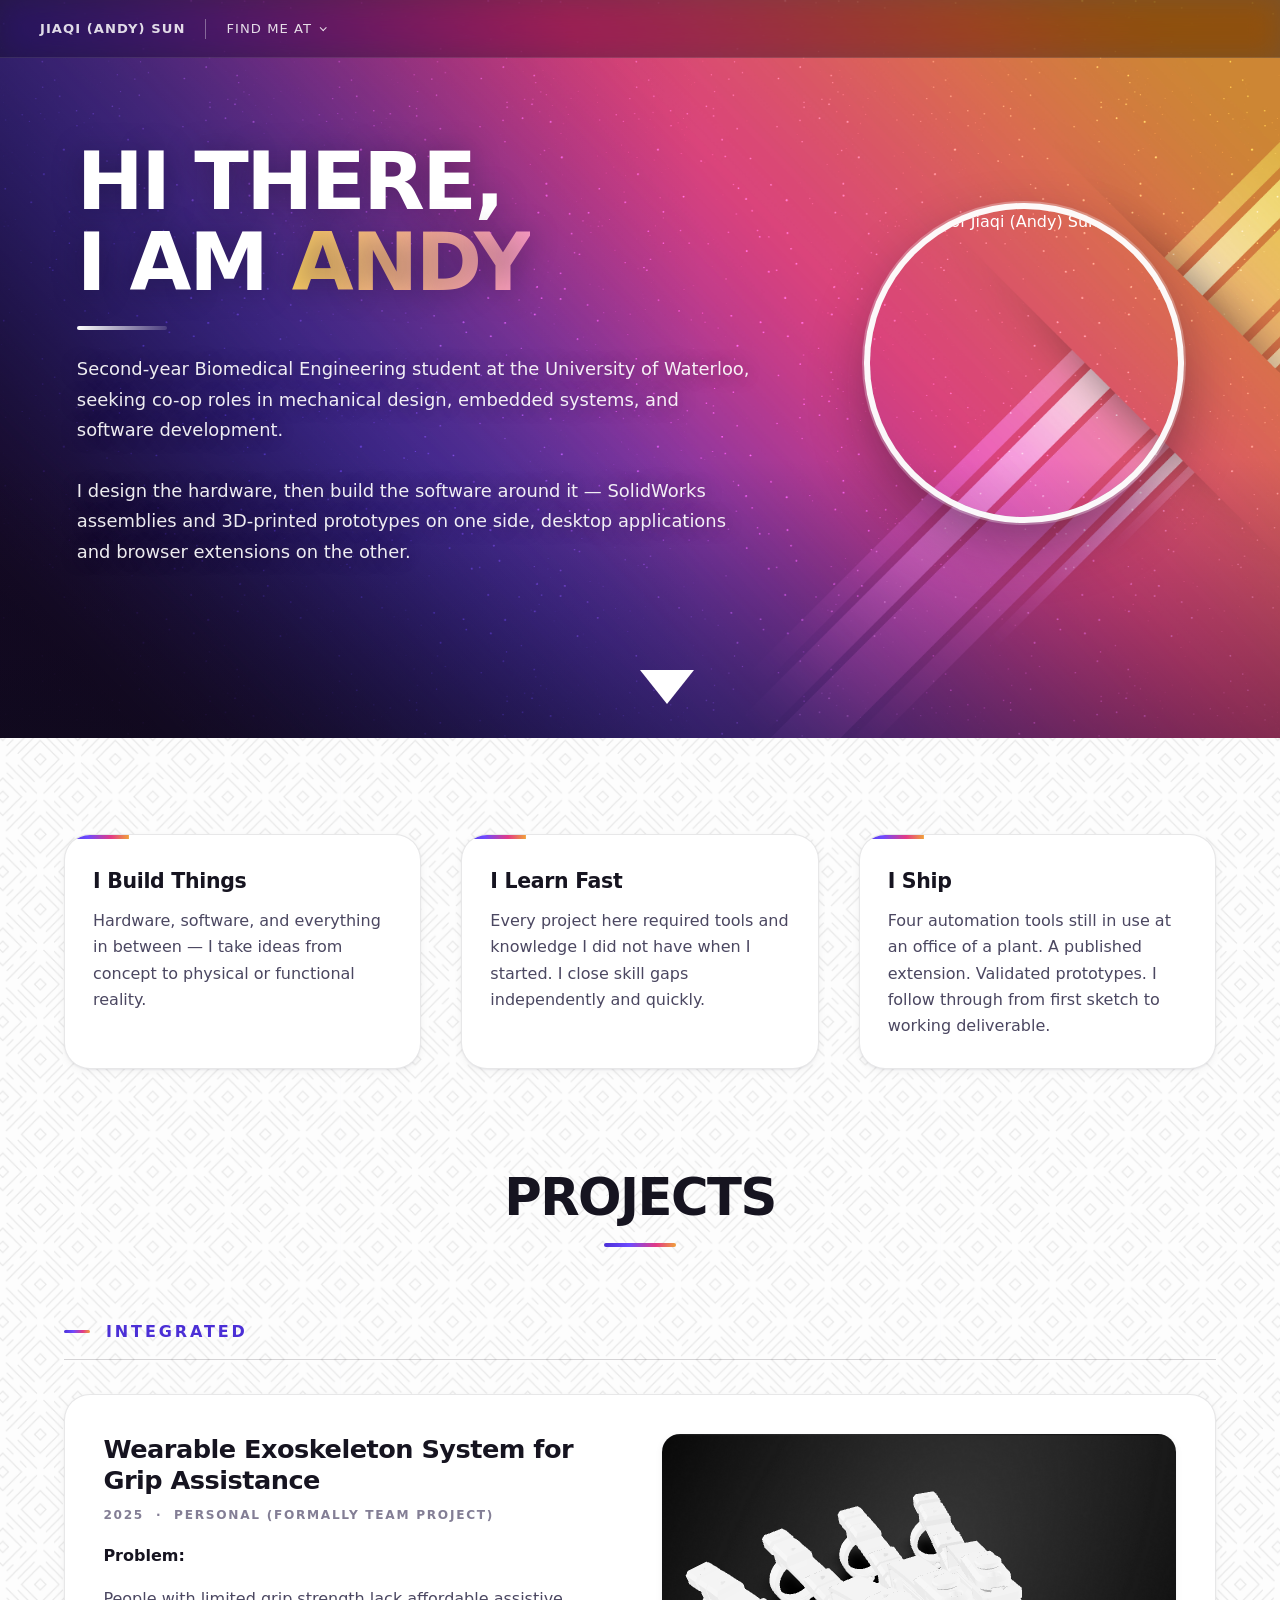
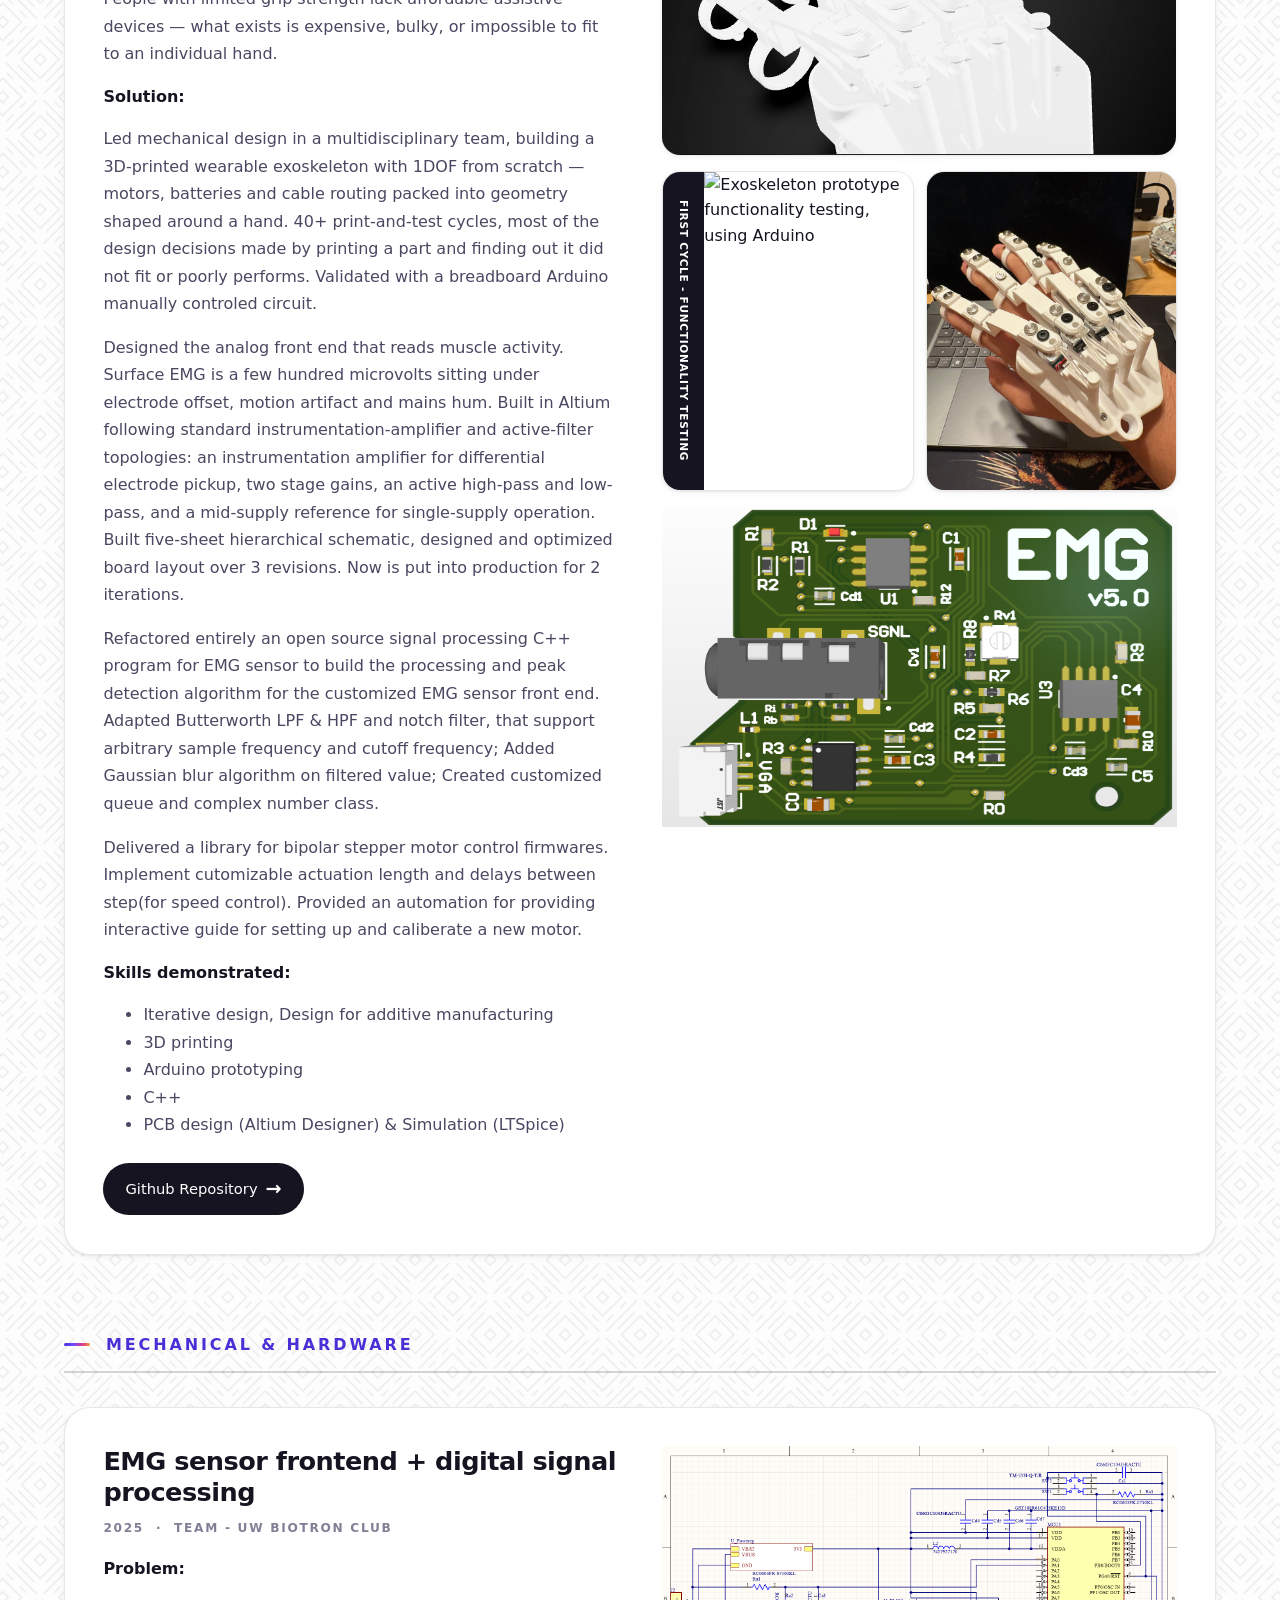
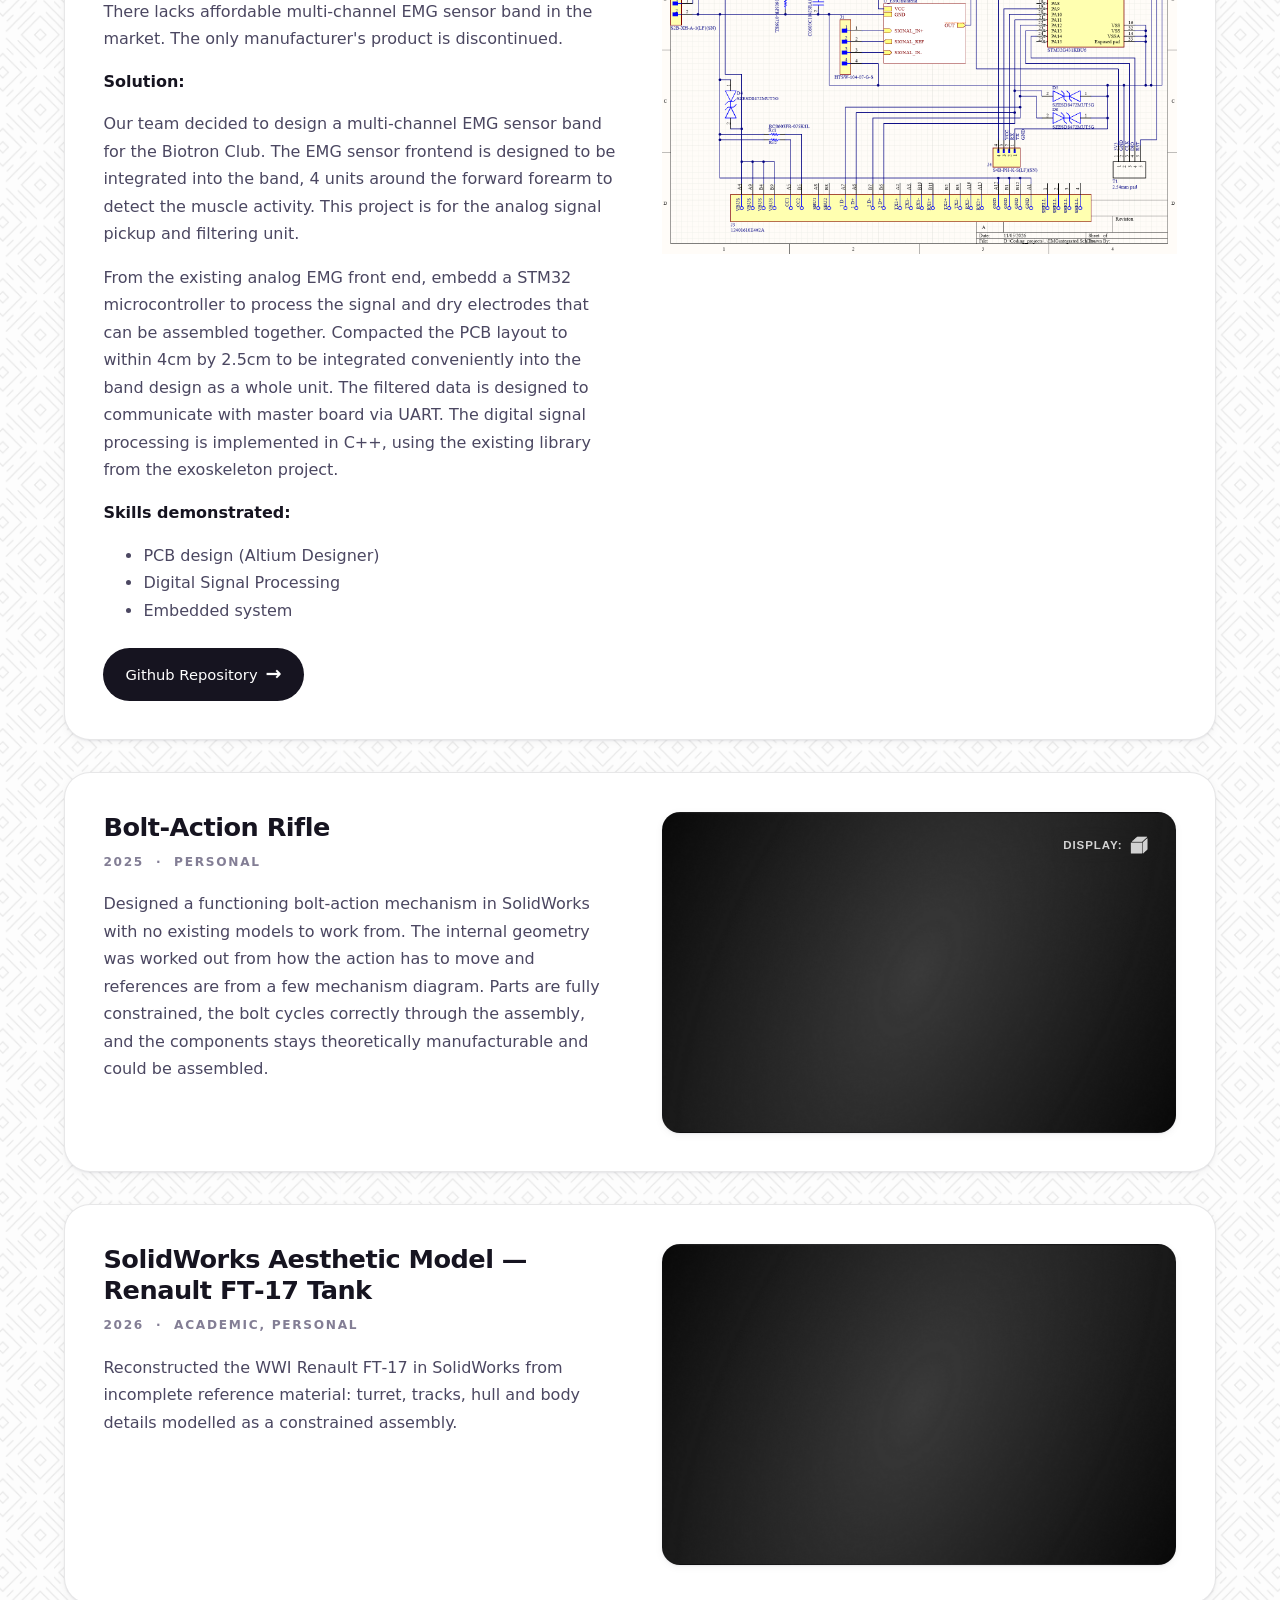
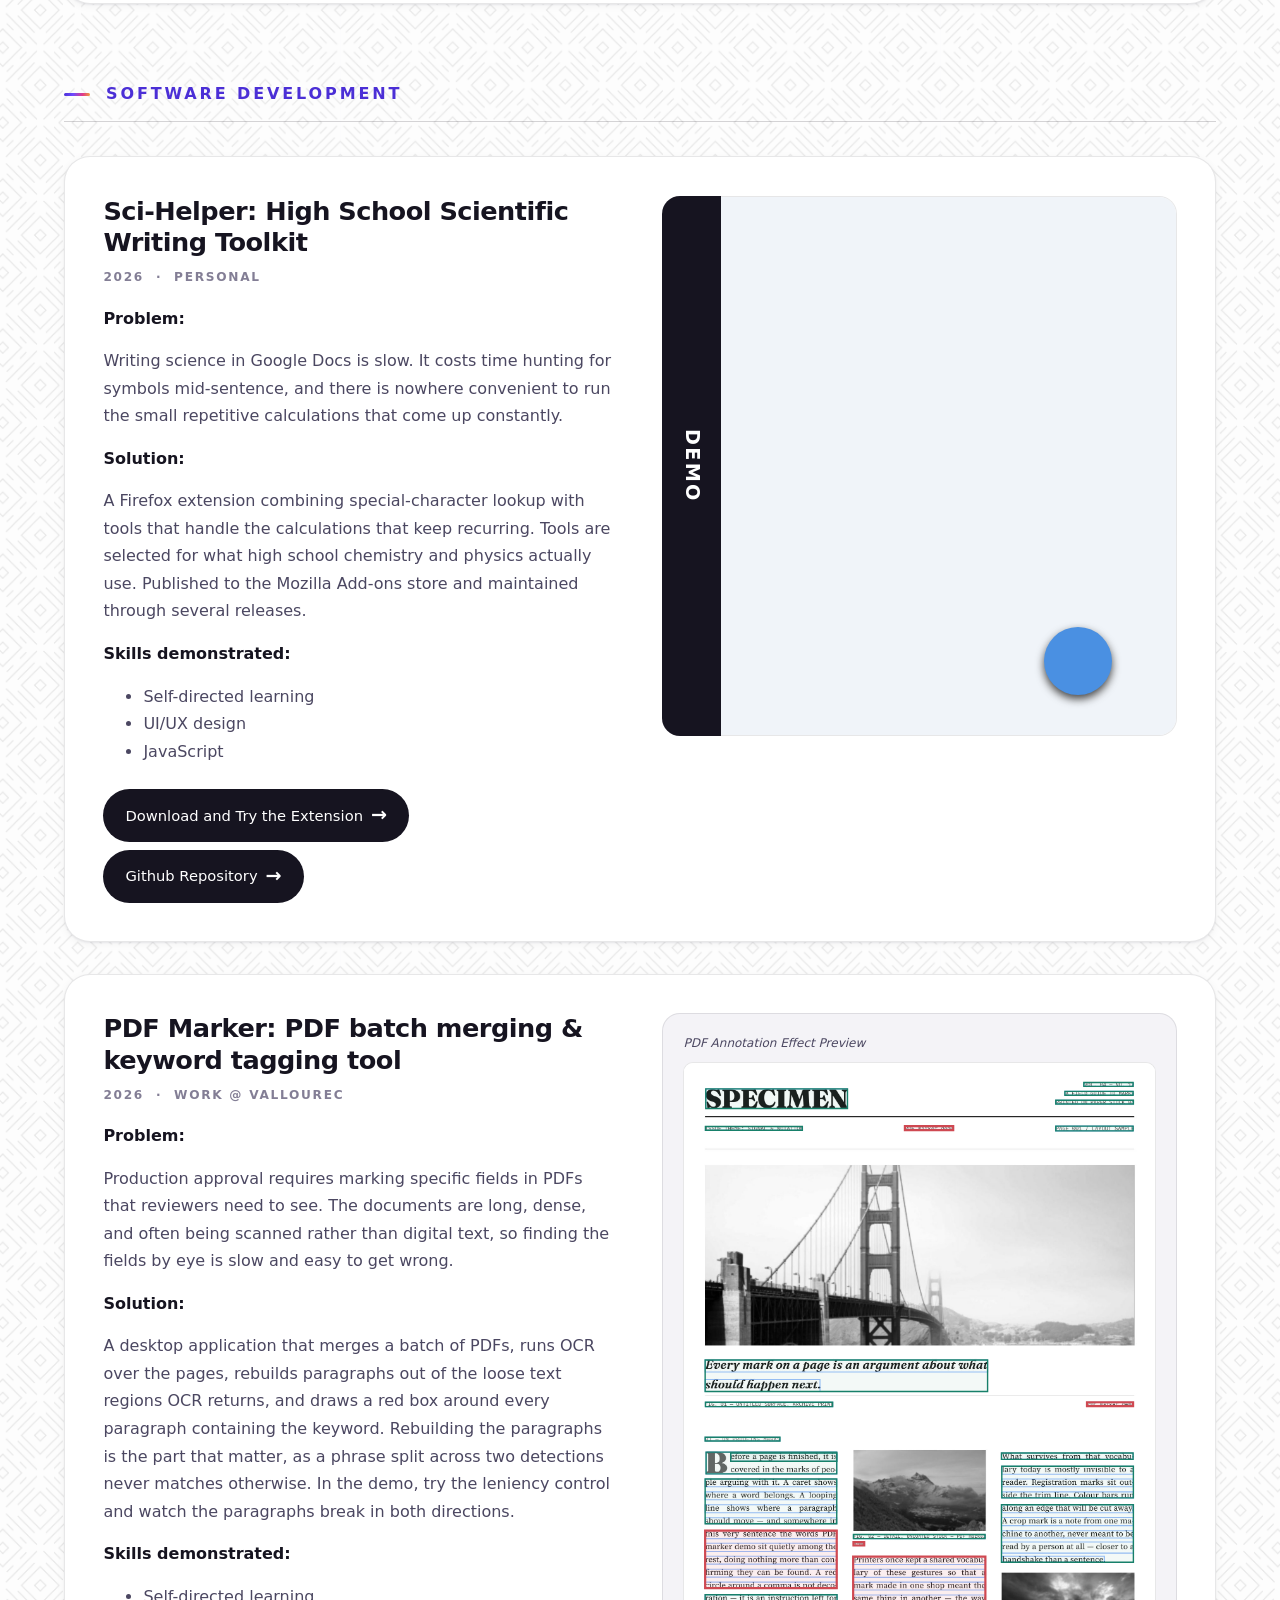
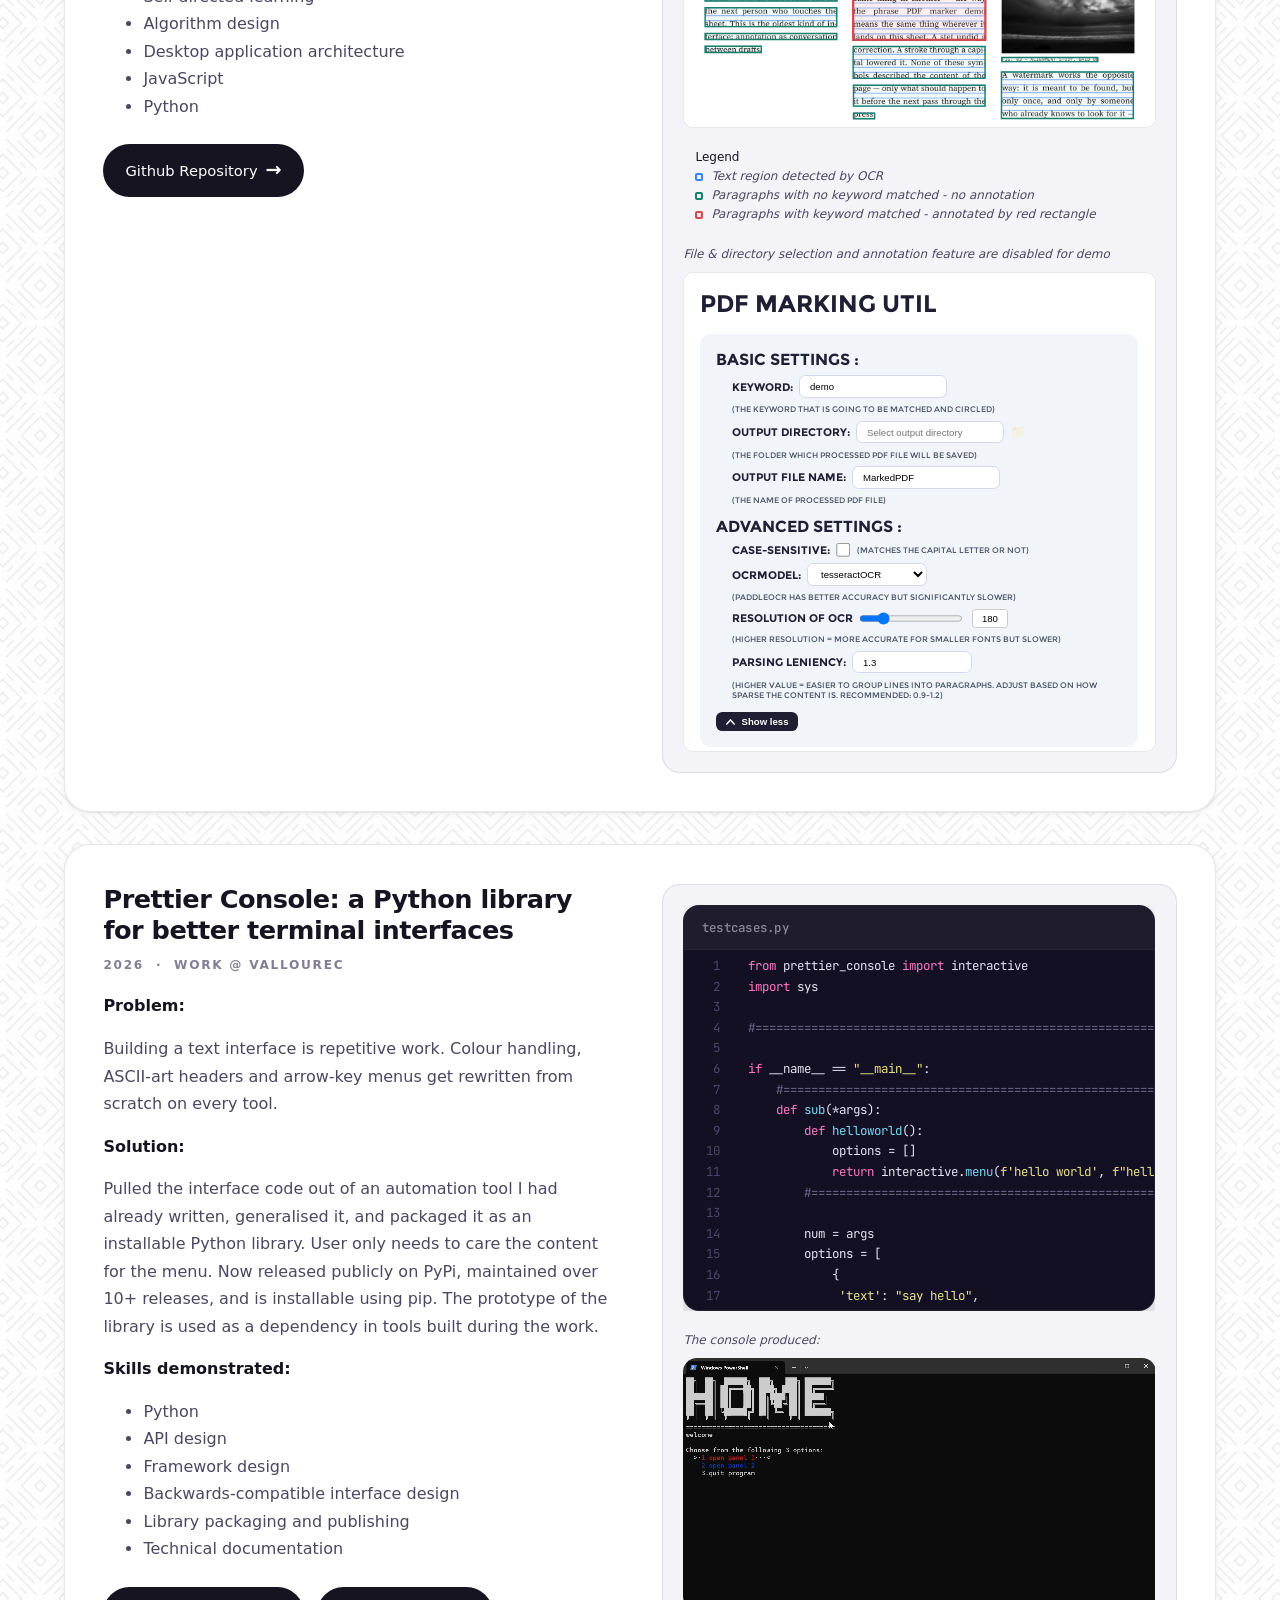
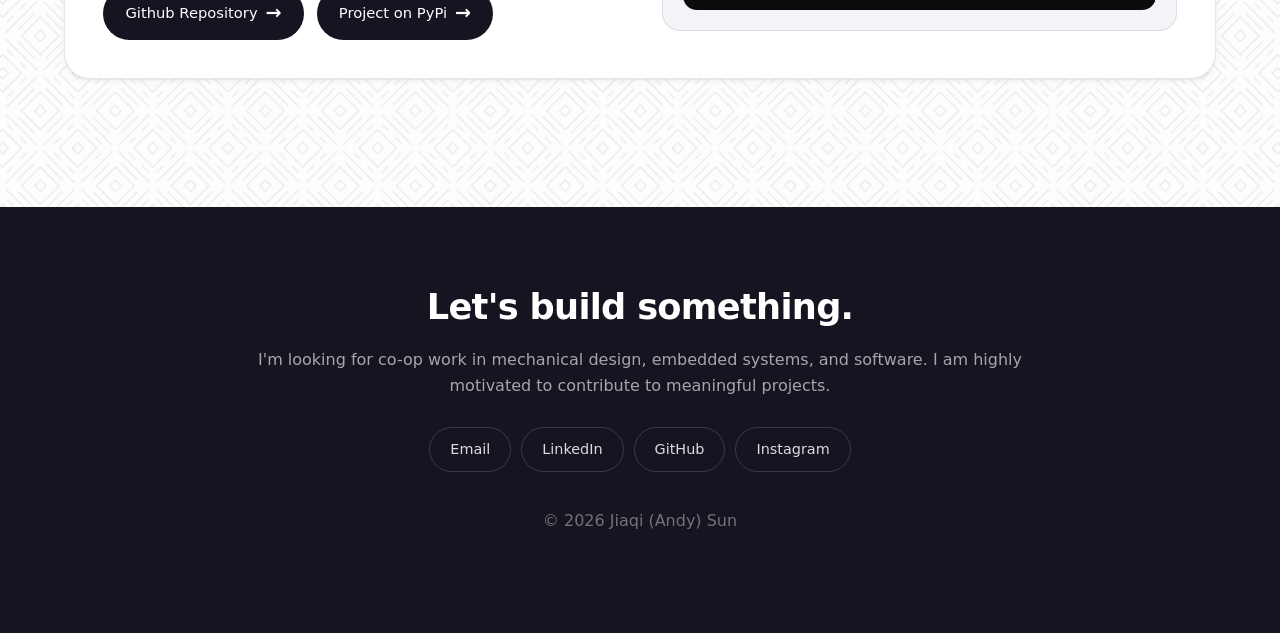
==== index.html @ 48c17d3e "added new sections to the portfolio" ====
<!DOCTYPE html>
<html lang="en">
<head>
    <meta charset="UTF-8">
    <meta name="viewport" content="width=device-width, initial-scale=1.0">
    <meta name="description" content="Jiaqi (Andy) Sun — Biomedical Engineering student at the University of Waterloo. Mechanical design, embedded systems, and software projects.">
    <meta name="theme-color" content="#161420">

    <link rel="stylesheet" href="asset/fonts/poppins/poppins.css" >
    <link rel="stylesheet" href="style.css">

    <script src="reveal.js"></script>

    <title>Jiaqi Sun</title>
</head>

<body>
    <div class="aboutme">
        <div class="nametag">JIAQI (ANDY) SUN</div>
        <div class="separator"></div>
        <div class="findme">
            <div id="contact">FIND ME AT</div>
            <div id="contact-list">
                <ul>
                    <li><a href="mailto:a95sun@uwaterloo.ca">Email: a95sun@uwaterloo.ca</a></li>
                    <li><a href="https://www.linkedin.com/in/jiaqi-sun-472053359/">LinkedIn: www.linkedin.com/in/jiaqi-sun-472053359</a></li>
                    <li><a href="https://github.com/Mr-Cosine">GitHub: github.com/Mr-Cosine</a></li>
                    <li><a href="https://www.instagram.com/bot_no.0721/">Instagram: instagram.com/bot_no.0721</a></li>
            </div>
        </div>
    </div>

    <div id="top-message"></div>

    <div class="header">
        <div class = "text">
            <h1 class="no-select">
                HI THERE, <br>
                I AM <span class="clickable">ANDY</span>
            </h1>
            <hr>
            <p>
                Second-year Biomedical Engineering student at the University of Waterloo,
                seeking co-op roles in mechanical design, embedded systems, and software
                development.<br>
                <br>
                I design the hardware, then build the software around it — SolidWorks
                assemblies and 3D-printed prototypes on one side, desktop applications and
                browser extensions on the other.
            </p>
        </div>
        <button class="scroll-button" aria-label="Scroll to projects" 
                onclick="document.querySelector('.projects').scrollIntoView({ behavior: 'smooth' })">
        </button>

        <img src="asset/images/myimage.jpg" class="myimg" alt="Portrait of Jiaqi (Andy) Sun">
    </div>

    <div class="content">
        <div class="values">
            <div class="value-item reveal">
                <h3>I Build Things</h3>
                <p>Hardware, software, and everything in between — I take ideas from concept to physical or functional reality.</p>
            </div>

            <div class="value-item reveal">
                <h3>I Learn Fast</h3>
                <p>Every project here required tools and knowledge I did not have when I started. I close skill gaps independently and quickly.</p>
            </div>

            <div class="value-item reveal">
                <h3>I Ship</h3>
                <p>Four automation tools still in use at an office of a plant. A published extension. Validated prototypes. 
                I follow through from first sketch to working deliverable.</p>
            </div>
        </div>

        <div class="projects">
            <h1>PROJECTS</h1>

            <h2>INTEGRATED</h2>
            <hr>
            <div class="project-container reveal">
                <div class="content-left">
                    <h3>Wearable Exoskeleton System for Grip Assistance</h3>
                    <div class="project-meta">2025 &nbsp;·&nbsp; Personal (formally team project) </div>

                    <strong>Problem:</strong>
                    <p> People with limited grip strength lack affordable assistive devices — what exists is expensive, 
                    bulky, or impossible to fit to an individual hand.</p>

                    <strong>Solution:</strong>
                    <p> 
                        Led mechanical design in a multidisciplinary team, building a 3D-printed wearable exoskeleton with 1DOF from 
                        scratch — motors, batteries and cable routing packed into geometry shaped around a hand. 40+ print-and-test cycles, most of the design 
                        decisions made by printing a part and finding out it did not fit or poorly performs. Validated with a breadboard Arduino manually controled 
                        circuit.
                    </p>
                    <p>
                        Designed the analog front end that reads muscle activity. Surface EMG is a few hundred microvolts sitting under electrode offset, 
                        motion artifact and mains hum. Built in Altium following standard instrumentation-amplifier and active-filter topologies: 
                        an instrumentation amplifier for differential electrode pickup, two stage gains, an active high-pass and low-pass, and a mid-supply 
                        reference for single-supply operation. Built five-sheet hierarchical schematic, designed and optimized board layout over 3 revisions. 
                        Now is put into production for 2 iterations.
                    </p>
                    <p>
                        Refactored entirely an open source signal processing C++ program for EMG sensor to build the processing and peak detection algorithm for the customized
                        EMG sensor front end. Adapted Butterworth LPF &amp; HPF and notch filter, that support arbitrary sample frequency and cutoff frequency; 
                        Added Gaussian blur algorithm on filtered value; Created customized queue and complex number class.
                    </p>
                    <p>
                        Delivered a library for bipolar stepper motor control firmwares. Implement cutomizable actuation length and delays between step(for speed control). 
                        Provided an automation for providing interactive guide for setting up and caliberate a new motor.
                    </P>

                    <strong>Skills demonstrated:</strong>
                    <ul>
                        <li> Iterative design, Design for additive manufacturing</li>
                        <li> 3D printing</li>
                        <li> Arduino prototyping </li>
                        <li> C++ </li>
                        <li> PCB design (Altium Designer) &amp; Simulation (LTSpice)</li>
                    </ul>

                    <a class="btn-link" href="https://github.com/Mr-Cosine/EMG">Github Repository</a>
                </div>

                <div class="content-right" id = "integrated">
                    <model-viewer
                        src="asset/models/hand.glb"
                        class="media-window"
                        orientation="0deg 0deg 0deg"
                        exposure="0.8"
                        shadow-intensity="5"
                        shadow-softness="0.8"
                        camera-controls
                        camera-orbit = "45deg 45deg 1m"
                        data-default-orbit = "45deg 45deg 1m"
                        auto-rotate
                        auto-rotate-delay="2000"
                        alt="Hand Exoskeleton 3D Model">
                    </model-viewer>

                    <div id="prototype-showcase">
                        <div id="prototype-testing">
                            <div id="prototype-banner">First Cycle - Functionality Testing</div>

                            <img
                                src="asset/images/exoskeleton prototype.gif"
                                id ="prototype-gif"
                                alt="Exoskeleton prototype functionality testing, using Arduino">
                        </div>
                        <img 
                            src="asset/images/EMG.jpg" 
                            id="prototype-image" 
                            alt="Newest iteration of prototype wearing">
                    </div>
                    <div id ="sensor-showcase">
                        <img
                            src="asset/images/EMGfrontend.png"
                            id="emg-image"
                            alt="The pcb design of emg sensor frontend"
                        ></img>
                    </div>
                </div>
            </div>

            <h2>MECHANICAL &amp; HARDWARE</h2>
            <hr>
            <div class="project-container reveal">
                <div class="content-left">
                    <h3>EMG sensor frontend + digital signal processing</h3>
                    <div class="project-meta">2025 &nbsp;·&nbsp; Team - UW Biotron Club</div>

                    <strong>Problem:</strong>
                    <p> There lacks affordable multi-channel EMG sensor band in the market. The only manufacturer's product is discontinued.</p>

                    <strong>Solution:</strong>
                    <p>
                        Our team decided to design a multi-channel EMG sensor band for the Biotron Club. The EMG sensor frontend is designed to be 
                        integrated into the band, 4 units around the forward forearm to detect the muscle activity. This project is for the analog signal
                        pickup and filtering unit.
                    </p>
                    <p> 
                        From the existing analog EMG front end, embedd a STM32 microcontroller to process the signal and dry electrodes that can be assembled together. 
                        Compacted the PCB layout to within 4cm by 2.5cm to be integrated conveniently into the band design as a whole unit. 
                        The filtered data is designed to communicate with master board via UART.
                        The digital signal processing is implemented in C++, using the existing library from the exoskeleton project.
                    </p>

                    <strong>Skills demonstrated:</strong>
                    <ul>
                        <li> PCB design (Altium Designer) </li>
                        <li> Digital Signal Processing </li>
                        <li> Embedded system </li>
                    </ul>

                    <a class="btn-link" href="https://github.com/Mr-Cosine/EMG/tree/main/Electronics/EMG%20sensor%20front%20end/layout/EMGintegrated">Github Repository</a>
                </div>

                <div class="content-right">
                    <div id="integrated_sensor-showcase">
                        <img
                            src="asset/images/integrated_schematics.png"
                            id="integrated_schematics"
                            alt="The pcb design of emg sensor frontend"
                        ></img>
                    </div>
                </div>
            </div>
            <div class="project-container reveal">
                <div class="content-left">
                    <h3>Bolt-Action Rifle</h3>
                    <div class="project-meta">2025 &nbsp;·&nbsp; Personal</div>

                    <p>
                        Designed a functioning bolt-action mechanism in SolidWorks with no existing models to work from. The internal geometry was
                        worked out from how the action has to move and references are from a few mechanism diagram. Parts are fully constrained, the bolt cycles 
                        correctly through the assembly, and the components stays theoretically manufacturable and could be assembled.
                    </p>

                </div>

                <div class="content-right">
                    <model-viewer
                        id="rifle"
                        src="asset/models/rifle.glb"
                        class="media-window"
                        orientation="0deg 90deg 45deg"
                        exposure="0.8"
                        shadow-intensity="5"
                        shadow-softness="0.8"
                        camera-controls
                        camera-orbit="0deg 60deg 1m"
                        data-default-orbit="0deg 60deg 1m"
                        auto-rotate
                        auto-rotate-delay="2000"
                        alt="Bolt-Action Rifle 3D Model">
                        <button title="Change to Exploded View" id="toggleViewBtn" class="toggleViewBtn">
                            <div>DISPLAY:</div>
                            <img id="toggleViewBtn" class="Btnicon" src="asset/images/normal view icon.png" alt="">
                        </button>
                    </model-viewer>
                </div>
            </div>

            <div class="project-container reveal">
                <div class="content-left">
                    <h3>
                        SolidWorks Aesthetic Model — <br>
                        Renault FT‑17 Tank
                    </h3>
                    <div class="project-meta">2026 &nbsp;·&nbsp; Academic, Personal</div>

                    <p>
                        Reconstructed the WWI Renault FT‑17 in SolidWorks from incomplete reference material: turret, tracks, hull and body details 
                        modelled as a constrained assembly. 
                    </p>
                </div>

                <div class="content-right">
                    <model-viewer
                        src="asset/models/tank.glb"
                        class="media-window"
                        orientation="0deg 90deg 0deg"
                        exposure="0.6"
                        shadow-intensity="10"
                        shadow-softness="0.8"
                        camera-controls
                        camera-orbit = "315deg 70deg 200m"
                        data-default-orbit = "315deg 70deg 100m"
                        auto-rotate
                        auto-rotate-delay="2000"
                        alt="Renault FT‑17 Tank 3D Model">
                    </model-viewer>
                </div>
            </div>

            <h2>SOFTWARE DEVELOPMENT</h2>
            <hr>

            <div class="project-container reveal">
                <div class="content-left">
                    <h3>Sci-Helper: High School Scientific Writing Toolkit</h3>
                    <div class="project-meta">2026 &nbsp;·&nbsp; Personal</div>

                    <strong>Problem:</strong>
                    <p>
                        Writing science in Google Docs is slow. It costs time hunting for symbols mid-sentence, and there is
                        nowhere convenient to run the small repetitive calculations that come up constantly.
                    </p>

                    <strong>Solution:</strong>
                    <p>
                        A Firefox extension combining special-character lookup with tools that handle the calculations that keep
                        recurring. Tools are selected for what high school chemistry and physics actually use. Published to the Mozilla Add-ons store and
                        maintained through several releases.
                    </p>

                    <strong>Skills demonstrated:</strong>
                    <ul>
                        <li> Self-directed learning</li>
                        <li> UI/UX design</li>
                        <li> JavaScript</li>
                    </ul>

                    <a class="btn-link" href="https://addons.mozilla.org/en-US/firefox/addon/sci-helper">Download and Try the Extension</a> <a class="btn-link" href="https://github.com/Mr-Cosine/SciHelper">Github Repository</a>
                </div>

                <div class="content-right">
                    <link rel="stylesheet" href="scihelper_demo.css">
                    <div id="demo-banner">
                        <strong>Demo</strong>
                    </div>
                    <iframe id="demo" src="scihelper_demo.html" title="SciHelper Live Demo"></iframe>
                </div>
            </div>

            <div class="project-container reveal">
                <div class="content-left">
                    <h3>PDF Marker: PDF batch merging & keyword tagging tool</h3>
                    <div class="project-meta">2026 &nbsp;·&nbsp; Work @ Vallourec</div>

                    <strong>Problem:</strong>
                    <p>
                        Production approval requires marking specific fields in PDFs that reviewers need to see. The documents
                        are long, dense, and often being scanned rather than digital text, so finding the fields by eye is slow and easy to get wrong.
                    </p>

                    <strong>Solution:</strong>
                    <p>
                        A desktop application that merges a batch of PDFs, runs OCR over the pages, rebuilds paragraphs out of
                        the loose text regions OCR returns, and draws a red box around every paragraph containing the keyword. Rebuilding the paragraphs is
                        the part that matter, as a phrase split across two detections never matches otherwise. In the demo, try the leniency control and
                        watch the paragraphs break in both directions.
                    </p>

                    <strong>Skills demonstrated:</strong>
                    <ul>
                        <li> Self-directed learning</li>
                        <li> Algorithm design</li>
                        <li> Desktop application architecture</li>
                        <li> JavaScript</li>
                        <li> Python</li>
                    </ul>

                    <a class="btn-link" href="https://github.com/Mr-Cosine/NV-request-marker">Github Repository</a>
                </div>

                <div class="content-right">
                    <link rel="stylesheet" href="pdfmarker-demo.css">
                    <div class="pm-demo">
                        <small>PDF Annotation Effect Preview</small>
                        <div class="pm-demo__pane" id="pmPane"></div>
                        <div class="pm-demo__legend">
                            <strong>Legend</strong>
                            <div class="pm-demo__legend-entry"><div class="color-block" id="blue"></div><span>Text region detected by OCR</span></div>
                            <div class="pm-demo__legend-entry"><div class="color-block" id="green"></div><span>Paragraphs with no keyword matched - no annotation</span></div>
                            <div class="pm-demo__legend-entry"><div class="color-block" id="red"></div><span>Paragraphs with keyword matched - annotated by red rectangle</span></div>
                        </div>
                        <small>File &amp; directory selection and annotation feature are disabled for demo</small>
                        <div class="pm-demo__ui">
                            <iframe id="pmFrame" src="asset/software/PDFMarker/User_Interface/UI.html" title="PDF Marker interface"
                                    scrolling="no" loading="lazy"></iframe>
                        </div>
                    </div>
                </div>
                <script src="pdfmarker-demo.js"></script>
                <script src="pdfmarker-booter.js"></script>
                <script>
                    var pmDemo = PDFMarkerDemo.create({
                        mount: '#pmPane',
                        dataDir: 'asset/software/PDFMarker/pdfmarker-demo-data'
                    });
                    PDFMarkerBooter.boot({ 
                        frame: '#pmFrame',
                        demo: pmDemo,
                        uiZoom: 0.8,
                        defaults: {
                            model: 'tesseractOCR',
                            dpi: 180,
                            leniency: 1.3, leniencyMin: 0.7, leniencyMax: 2.2, leniencyStep: 0.05
                        }
                    });
                </script>
            </div>

            <div class="project-container reveal">
                <div class="content-left">
                    <h3>Prettier Console: a Python library for better terminal interfaces</h3>
                    <div class="project-meta">2026 &nbsp;·&nbsp; Work @ Vallourec</div>

                    <strong>Problem:</strong>
                    <p>
                        Building a text interface is repetitive work. Colour handling, ASCII-art headers and arrow-key menus
                        get rewritten from scratch on every tool.
                    </p>

                    <strong>Solution:</strong>
                    <p>
                        Pulled the interface code out of an automation tool I had already written, generalised it,
                        and packaged it as an installable Python library. User only needs to care the content for the menu. Now released publicly on PyPi,
                        maintained over 10+ releases, and is installable using pip. The prototype of the library is used as a dependency in tools built during the work.
                    </p>

                    <strong>Skills demonstrated:</strong>
                    <ul>
                        <li> Python</li>
                        <li> API design</li>
                        <li> Framework design</li>
                        <li> Backwards-compatible interface design</li>
                        <li> Library packaging and publishing</li>
                        <li> Technical documentation</li>
                    </ul>

                    <a class="btn-link" href="https://github.com/Mr-Cosine/prettier_console">Github Repository</a>
                    <a class="btn-link" href="https://pypi.org/project/prettier-console/">Project on PyPi</a>
                </div>

                <div class="content-right">
                    <div class="pm-demo">
                        <iframe id="pcFrame" src="prettierconsole-demo.html" title="Prettier Console demo"
                                width="100%" height="480" scrolling="no" loading="lazy"
                                style="border:none; display:block;">
                            Your browser does not support iframes.
                        </iframe>
                        <small>The console produced: </small>
                        <video autoplay loop muted playsinline width="100%" height="auto" style="border-radius: 14px;">
                            <source src="asset/images/prettier_console.webm" type="video/webm" >
                            <p>Your browser does not support the video tag.</p>
                        </video>
                    </div>
                </div>
            </div>

        </div>
    </div>

    <footer class="site-footer">
        <h2>Let's build something.</h2>
        <p>I'm looking for co-op work in mechanical design, embedded systems, and software. I am highly motivated to contribute to meaningful projects.</p>

        <div class="footer-links">
            <a href="mailto:a95sun@uwaterloo.ca">Email</a>
            <a href="https://www.linkedin.com/in/jiaqi-sun-472053359/">LinkedIn</a>
            <a href="https://github.com/Mr-Cosine">GitHub</a>
            <a href="https://www.instagram.com/bot_no.0721/">Instagram</a>
        </div>

        <p class="footer-note">© 2026 Jiaqi (Andy) Sun</p>
    </footer>

    <script>
        // The Prettier Console demo measures itself and posts its height here,
        // so the frame follows its content instead of a guessed 480px. The
        // height attribute above is only the pre-message fallback.
        (function () {
            var frame = document.getElementById('pcFrame');
            if (!frame) return;

            window.addEventListener('message', function (event) {
                if (event.source !== frame.contentWindow) return;
                var data = event.data;
                if (!data || data.type !== 'prettierconsole-demo:height') return;
                if (!(data.height > 0)) return;
                frame.style.height = data.height + 'px';
            });
        })();
    </script>

    <script src="secret.js" defer></script>
    <script src="findme.js" defer></script>
    <script type="module" src="modelviewer.js"></script>
    <script src="camerareturn.js" defer></script>
    <script src="optimization.js" defer></script>
    <script src="toggleView.js" defer></script>
</body>
</html>
---- asset/fonts/poppins/poppins.css ----
/* devanagari */
@font-face {
  font-family: 'Poppins';
  font-style: normal;
  font-weight: 200;
  font-display: swap;
  src: url(https://fonts.gstatic.com/s/poppins/v24/pxiByp8kv8JHgFVrLFj_Z11lFc-K.woff2) format('woff2');
  unicode-range: U+0900-097F, U+1CD0-1CF4, U+1CF7-1CF9, U+200C-200D, U+20A8, U+20B9, U+20F0, U+25CC, U+A830-A839, U+A8E0-A8FF, U+11B00-11B0A;
}
/* latin-ext */
@font-face {
  font-family: 'Poppins';
  font-style: normal;
  font-weight: 200;
  font-display: swap;
  src: url(https://fonts.gstatic.com/s/poppins/v24/pxiByp8kv8JHgFVrLFj_Z1JlFc-K.woff2) format('woff2');
  unicode-range: U+0100-02BA, U+02BD-02C5, U+02C7-02CC, U+02CE-02D7, U+02DD-02FF, U+0304, U+0308, U+0329, U+1D00-1DBF, U+1E00-1E9F, U+1EF2-1EFF, U+2020, U+20A0-20AB, U+20AD-20C4, U+2113, U+2C60-2C7F, U+A720-A7FF;
}
/* latin */
@font-face {
  font-family: 'Poppins';
  font-style: normal;
  font-weight: 200;
  font-display: swap;
  src: url(https://fonts.gstatic.com/s/poppins/v24/pxiByp8kv8JHgFVrLFj_Z1xlFQ.woff2) format('woff2');
  unicode-range: U+0000-00FF, U+0131, U+0152-0153, U+02BB-02BC, U+02C6, U+02DA, U+02DC, U+0304, U+0308, U+0329, U+2000-206F, U+20AC, U+2122, U+2191, U+2193, U+2212, U+2215, U+FEFF, U+FFFD;
}
/* devanagari */
@font-face {
  font-family: 'Poppins';
  font-style: normal;
  font-weight: 300;
  font-display: swap;
  src: url(https://fonts.gstatic.com/s/poppins/v24/pxiByp8kv8JHgFVrLDz8Z11lFc-K.woff2) format('woff2');
  unicode-range: U+0900-097F, U+1CD0-1CF4, U+1CF7-1CF9, U+200C-200D, U+20A8, U+20B9, U+20F0, U+25CC, U+A830-A839, U+A8E0-A8FF, U+11B00-11B0A;
}
/* latin-ext */
@font-face {
  font-family: 'Poppins';
  font-style: normal;
  font-weight: 300;
  font-display: swap;
  src: url(https://fonts.gstatic.com/s/poppins/v24/pxiByp8kv8JHgFVrLDz8Z1JlFc-K.woff2) format('woff2');
  unicode-range: U+0100-02BA, U+02BD-02C5, U+02C7-02CC, U+02CE-02D7, U+02DD-02FF, U+0304, U+0308, U+0329, U+1D00-1DBF, U+1E00-1E9F, U+1EF2-1EFF, U+2020, U+20A0-20AB, U+20AD-20C4, U+2113, U+2C60-2C7F, U+A720-A7FF;
}
/* latin */
@font-face {
  font-family: 'Poppins';
  font-style: normal;
  font-weight: 300;
  font-display: swap;
  src: url(https://fonts.gstatic.com/s/poppins/v24/pxiByp8kv8JHgFVrLDz8Z1xlFQ.woff2) format('woff2');
  unicode-range: U+0000-00FF, U+0131, U+0152-0153, U+02BB-02BC, U+02C6, U+02DA, U+02DC, U+0304, U+0308, U+0329, U+2000-206F, U+20AC, U+2122, U+2191, U+2193, U+2212, U+2215, U+FEFF, U+FFFD;
}
/* devanagari */
@font-face {
  font-family: 'Poppins';
  font-style: normal;
  font-weight: 400;
  font-display: swap;
  src: url(https://fonts.gstatic.com/s/poppins/v24/pxiEyp8kv8JHgFVrJJbecmNE.woff2) format('woff2');
  unicode-range: U+0900-097F, U+1CD0-1CF4, U+1CF7-1CF9, U+200C-200D, U+20A8, U+20B9, U+20F0, U+25CC, U+A830-A839, U+A8E0-A8FF, U+11B00-11B0A;
}
/* latin-ext */
@font-face {
  font-family: 'Poppins';
  font-style: normal;
  font-weight: 400;
  font-display: swap;
  src: url(https://fonts.gstatic.com/s/poppins/v24/pxiEyp8kv8JHgFVrJJnecmNE.woff2) format('woff2');
  unicode-range: U+0100-02BA, U+02BD-02C5, U+02C7-02CC, U+02CE-02D7, U+02DD-02FF, U+0304, U+0308, U+0329, U+1D00-1DBF, U+1E00-1E9F, U+1EF2-1EFF, U+2020, U+20A0-20AB, U+20AD-20C4, U+2113, U+2C60-2C7F, U+A720-A7FF;
}
/* latin */
@font-face {
  font-family: 'Poppins';
  font-style: normal;
  font-weight: 400;
  font-display: swap;
  src: url(https://fonts.gstatic.com/s/poppins/v24/pxiEyp8kv8JHgFVrJJfecg.woff2) format('woff2');
  unicode-range: U+0000-00FF, U+0131, U+0152-0153, U+02BB-02BC, U+02C6, U+02DA, U+02DC, U+0304, U+0308, U+0329, U+2000-206F, U+20AC, U+2122, U+2191, U+2193, U+2212, U+2215, U+FEFF, U+FFFD;
}
/* devanagari */
@font-face {
  font-family: 'Poppins';
  font-style: normal;
  font-weight: 500;
  font-display: swap;
  src: url(https://fonts.gstatic.com/s/poppins/v24/pxiByp8kv8JHgFVrLGT9Z11lFc-K.woff2) format('woff2');
  unicode-range: U+0900-097F, U+1CD0-1CF4, U+1CF7-1CF9, U+200C-200D, U+20A8, U+20B9, U+20F0, U+25CC, U+A830-A839, U+A8E0-A8FF, U+11B00-11B0A;
}
/* latin-ext */
@font-face {
  font-family: 'Poppins';
  font-style: normal;
  font-weight: 500;
  font-display: swap;
  src: url(https://fonts.gstatic.com/s/poppins/v24/pxiByp8kv8JHgFVrLGT9Z1JlFc-K.woff2) format('woff2');
  unicode-range: U+0100-02BA, U+02BD-02C5, U+02C7-02CC, U+02CE-02D7, U+02DD-02FF, U+0304, U+0308, U+0329, U+1D00-1DBF, U+1E00-1E9F, U+1EF2-1EFF, U+2020, U+20A0-20AB, U+20AD-20C4, U+2113, U+2C60-2C7F, U+A720-A7FF;
}
/* latin */
@font-face {
  font-family: 'Poppins';
  font-style: normal;
  font-weight: 500;
  font-display: swap;
  src: url(https://fonts.gstatic.com/s/poppins/v24/pxiByp8kv8JHgFVrLGT9Z1xlFQ.woff2) format('woff2');
  unicode-range: U+0000-00FF, U+0131, U+0152-0153, U+02BB-02BC, U+02C6, U+02DA, U+02DC, U+0304, U+0308, U+0329, U+2000-206F, U+20AC, U+2122, U+2191, U+2193, U+2212, U+2215, U+FEFF, U+FFFD;
}
/* devanagari */
@font-face {
  font-family: 'Poppins';
  font-style: normal;
  font-weight: 600;
  font-display: swap;
  src: url(https://fonts.gstatic.com/s/poppins/v24/pxiByp8kv8JHgFVrLEj6Z11lFc-K.woff2) format('woff2');
  unicode-range: U+0900-097F, U+1CD0-1CF4, U+1CF7-1CF9, U+200C-200D, U+20A8, U+20B9, U+20F0, U+25CC, U+A830-A839, U+A8E0-A8FF, U+11B00-11B0A;
}
/* latin-ext */
@font-face {
  font-family: 'Poppins';
  font-style: normal;
  font-weight: 600;
  font-display: swap;
  src: url(https://fonts.gstatic.com/s/poppins/v24/pxiByp8kv8JHgFVrLEj6Z1JlFc-K.woff2) format('woff2');
  unicode-range: U+0100-02BA, U+02BD-02C5, U+02C7-02CC, U+02CE-02D7, U+02DD-02FF, U+0304, U+0308, U+0329, U+1D00-1DBF, U+1E00-1E9F, U+1EF2-1EFF, U+2020, U+20A0-20AB, U+20AD-20C4, U+2113, U+2C60-2C7F, U+A720-A7FF;
}
/* latin */
@font-face {
  font-family: 'Poppins';
  font-style: normal;
  font-weight: 600;
  font-display: swap;
  src: url(https://fonts.gstatic.com/s/poppins/v24/pxiByp8kv8JHgFVrLEj6Z1xlFQ.woff2) format('woff2');
  unicode-range: U+0000-00FF, U+0131, U+0152-0153, U+02BB-02BC, U+02C6, U+02DA, U+02DC, U+0304, U+0308, U+0329, U+2000-206F, U+20AC, U+2122, U+2191, U+2193, U+2212, U+2215, U+FEFF, U+FFFD;
}
/* devanagari */
@font-face {
  font-family: 'Poppins';
  font-style: normal;
  font-weight: 700;
  font-display: swap;
  src: url(https://fonts.gstatic.com/s/poppins/v24/pxiByp8kv8JHgFVrLCz7Z11lFc-K.woff2) format('woff2');
  unicode-range: U+0900-097F, U+1CD0-1CF4, U+1CF7-1CF9, U+200C-200D, U+20A8, U+20B9, U+20F0, U+25CC, U+A830-A839, U+A8E0-A8FF, U+11B00-11B0A;
}
/* latin-ext */
@font-face {
  font-family: 'Poppins';
  font-style: normal;
  font-weight: 700;
  font-display: swap;
  src: url(https://fonts.gstatic.com/s/poppins/v24/pxiByp8kv8JHgFVrLCz7Z1JlFc-K.woff2) format('woff2');
  unicode-range: U+0100-02BA, U+02BD-02C5, U+02C7-02CC, U+02CE-02D7, U+02DD-02FF, U+0304, U+0308, U+0329, U+1D00-1DBF, U+1E00-1E9F, U+1EF2-1EFF, U+2020, U+20A0-20AB, U+20AD-20C4, U+2113, U+2C60-2C7F, U+A720-A7FF;
}
/* latin */
@font-face {
  font-family: 'Poppins';
  font-style: normal;
  font-weight: 700;
  font-display: swap;
  src: url(https://fonts.gstatic.com/s/poppins/v24/pxiByp8kv8JHgFVrLCz7Z1xlFQ.woff2) format('woff2');
  unicode-range: U+0000-00FF, U+0131, U+0152-0153, U+02BB-02BC, U+02C6, U+02DA, U+02DC, U+0304, U+0308, U+0329, U+2000-206F, U+20AC, U+2122, U+2191, U+2193, U+2212, U+2215, U+FEFF, U+FFFD;
}
/* devanagari */
@font-face {
  font-family: 'Poppins';
  font-style: normal;
  font-weight: 800;
  font-display: swap;
  src: url(https://fonts.gstatic.com/s/poppins/v24/pxiByp8kv8JHgFVrLDD4Z11lFc-K.woff2) format('woff2');
  unicode-range: U+0900-097F, U+1CD0-1CF4, U+1CF7-1CF9, U+200C-200D, U+20A8, U+20B9, U+20F0, U+25CC, U+A830-A839, U+A8E0-A8FF, U+11B00-11B0A;
}
/* latin-ext */
@font-face {
  font-family: 'Poppins';
  font-style: normal;
  font-weight: 800;
  font-display: swap;
  src: url(https://fonts.gstatic.com/s/poppins/v24/pxiByp8kv8JHgFVrLDD4Z1JlFc-K.woff2) format('woff2');
  unicode-range: U+0100-02BA, U+02BD-02C5, U+02C7-02CC, U+02CE-02D7, U+02DD-02FF, U+0304, U+0308, U+0329, U+1D00-1DBF, U+1E00-1E9F, U+1EF2-1EFF, U+2020, U+20A0-20AB, U+20AD-20C4, U+2113, U+2C60-2C7F, U+A720-A7FF;
}
/* latin */
@font-face {
  font-family: 'Poppins';
  font-style: normal;
  font-weight: 800;
  font-display: swap;
  src: url(https://fonts.gstatic.com/s/poppins/v24/pxiByp8kv8JHgFVrLDD4Z1xlFQ.woff2) format('woff2');
  unicode-range: U+0000-00FF, U+0131, U+0152-0153, U+02BB-02BC, U+02C6, U+02DA, U+02DC, U+0304, U+0308, U+0329, U+2000-206F, U+20AC, U+2122, U+2191, U+2193, U+2212, U+2215, U+FEFF, U+FFFD;
}
---- style.css ----
/* ============================
   DESIGN TOKENS
   ============================ */

:root {
    --violet:       #6d4aff;
    --violet-deep:  #4b2fd6;
    --magenta:      #e23a86;
    --amber:        #f0a13a;

    --ink:          #161420;
    --ink-soft:     #4b4761;
    --muted:        #837e95;

    --surface:      #ffffff;
    --surface-alt:  #f4f3f7;
    --surface-dark: #f9f9fa;
    --line:        rgba(22, 20, 32, 0.10);
    --line-strong: rgba(22, 20, 32, 0.18);

    --shadow-sm: 0 1px 2px rgba(30, 29, 37, 0.06),
                 0 2px 8px rgba(22, 20, 32, 0.05);
    --shadow-md: 0 2px 4px rgba(22, 20, 32, 0.05),
                 0 12px 32px rgba(22, 20, 32, 0.09);
    --shadow-lg: 0 4px 8px rgba(22, 20, 32, 0.05),
                 0 24px 64px rgba(22, 20, 32, 0.14);

    --brand-gradient: linear-gradient(100deg, var(--violet-deep), var(--violet) 35%, var(--magenta) 72%, var(--amber));

    --radius-sm: 10px;
    --radius:    18px;
    --radius-lg: 26px;

    --nav-h: 58px;

    --ease: cubic-bezier(0.22, 0.61, 0.36, 1);
}

/* ============================
   GLOBAL
   ============================ */

*, *::before, *::after { box-sizing: border-box; }

html {
    scroll-behavior: smooth;
    -webkit-text-size-adjust: 100%;
    text-size-adjust: 100%;
}

body {
    font-family: 'Poppins', system-ui, -apple-system, 'Segoe UI', sans-serif;
    color: var(--ink);
    background: var(--surface-alt);

    margin: 0;
    padding: 0;

    text-align: left;
    line-height: 1.6;
    -webkit-font-smoothing: antialiased;
    text-rendering: optimizeLegibility;
}

::selection {
    background: rgba(109, 74, 255, 0.22);
    color: var(--ink);
}

:focus-visible {
    outline: 2px solid var(--violet);
    outline-offset: 3px;
    border-radius: 4px;
}

img { max-width: 100%; }

/* Shared scroll-reveal. Elements are only hidden once JS has confirmed
   it can reveal them, so the page still reads fine with scripting off. */
.js-reveal .reveal {
    opacity: 0;
    transform: translateY(22px);
}

.js-reveal .reveal.is-visible {
    opacity: 1;
    transform: none;
    transition: opacity 0.7s var(--ease), 
                transform 0.7s var(--ease), 
                background-color 0.45s var(--ease), 
                box-shadow 0.45s var(--ease), 
                border-color 0.45s var(--ease);
}

.no-select {
    -webkit-user-select: none; /* Safari */
    -moz-user-select: none;    /* Old versions of Firefox */
    -ms-user-select: none;     /* Internet Explorer/Edge */
    user-select: none;         /* Standard syntax */
}

/* ============================
   ABOUT ME  (top bar)
   ============================ */

.aboutme {
    position: fixed;
    top: 0;
    left: 0;
    right: 0;
    height: var(--nav-h);

    display: flex;
    align-items: center;
    gap: clamp(12px, 2vw, 20px);
    padding: 0 clamp(16px, 4vw, 40px);

    background: rgba(16, 14, 26, 0.42);
    -webkit-backdrop-filter: blur(14px) saturate(150%);
    backdrop-filter: blur(14px) saturate(150%);
    border-bottom: 1px solid rgba(255, 255, 255, 0.10);

    z-index: 1000;
}

/*name*/
.nametag {
    font-size: clamp(0.82rem, 1vw, 1rem);
    font-weight: 600;
    letter-spacing: 0.08em;
    color: white;
    opacity: 0.85;
}

/*split line*/
.separator {
    width: 1px;
    height: 20px;
    background: rgba(255, 255, 255, 0.35);
}

/*contact info*/
.findme {
    position: relative;
    display: inline-block;
    flex-shrink: 0;
}

#contact {
    font-size: clamp(0.82rem, 1vw, 1rem);
    font-weight: 500;
    letter-spacing: 0.08em;
    color: white;
    opacity: 0.85;
    cursor: pointer;
    transition: opacity 0.2s var(--ease);
}

#contact::after {
    content: "";
    display: inline-block;
    width: 5px;
    height: 5px;
    margin-left: 8px;
    vertical-align: 2px;
    border-right: 1.5px solid currentColor;
    border-bottom: 1.5px solid currentColor;
    transform: rotate(45deg) translateY(-1px);
    transition: transform 0.25s var(--ease);
}

#contact:hover {
    color: white;
    opacity: 1;
}

#contact-list {
    position: absolute;
    top: calc(100% + 14px);
    left: 0;

    background: var(--surface);
    padding: 10px;
    border-radius: var(--radius);
    border: 1px solid var(--line);
    box-shadow: var(--shadow-lg);

    opacity: 0;
    transform: translateY(-6px);
    pointer-events: none;
    transition: opacity 0.25s var(--ease), transform 0.25s var(--ease);

    white-space: nowrap;
    text-align: left;
    z-index: 1;

    ul {
        margin: 0;
        padding: 0;
        list-style: none;
    }

    li {
        font-size: 0.9rem;
        color: var(--ink);
    }
}

#contact-list.show {
    opacity: 1;
    transform: none;
    pointer-events: auto;
}

#contact-list a {
    display: block;
    padding: 7px 12px;
    border-radius: var(--radius-sm);
    color: var(--ink-soft);
    text-decoration: none;
    font-weight: 500;
    transition: background 0.18s var(--ease), color 0.18s var(--ease);
}

#contact-list a:hover {
    background: var(--surface-alt);
    text-decoration: underline;
}

/* ============================
   HEADER
   ============================ */

.header {
    position: relative;
    isolation: isolate;
    color: white;

    background-image: url('asset/background/backgrd_header.png');
    background-size: cover;
    background-position: center;
    background-repeat: no-repeat;

    display: flex;
    flex-wrap: wrap;
    align-items: center;
    justify-content: space-between;

    min-height: min(82vh, 760px);
    padding: calc(var(--nav-h) + 40px) clamp(24px, 6vw, 80px) 110px;

    gap: clamp(24px, 5vw, 60px);
    overflow: hidden;
}

/* Depth scrim: keeps white type legible over the brighter half of the art
   and gives the hero a defined bottom edge. */
.header::before {
    content: "";
    position: absolute;
    inset: 0;
    z-index: -1;
    background:
        linear-gradient(to top, rgba(12, 10, 22, 0.42), transparent 38%),
        linear-gradient(to right, rgba(12, 10, 22, 0.38), transparent 55%);
}

/* clickable name*/
.clickable {
    cursor: pointer;
    color: #ffd166;
    background: linear-gradient(90deg, #ffd166, #ff9ec7);
    -webkit-background-clip: text;
    background-clip: text;
    -webkit-text-fill-color: transparent;
    transition: filter 0.2s var(--ease);
}

.clickable:hover {
    filter: brightness(1.25);
}

#top-message {
    position: fixed;
    top: calc(var(--nav-h) + 14px);
    left: 50%;

    max-width: min(80vw, 720px);
    padding: 12px 22px;

    background: rgba(16, 14, 26, 0.88);
    -webkit-backdrop-filter: blur(10px);
    backdrop-filter: blur(10px);
    border: 1px solid rgba(255, 255, 255, 0.12);
    border-radius: 999px;
    box-shadow: var(--shadow-lg);

    color: white;
    text-align: center;
    font-size: 0.95rem;
    line-height: 1.45;

    opacity: 0;
    transform: translate(-50%, -12px);
    pointer-events: none;
    transition: opacity 0.4s var(--ease), transform 0.4s var(--ease);
    z-index: 2000;
}

#top-message[style*="opacity: 1"] {
    transform: translate(-50%, 0);
}

/* Text block*/

.text {
    flex: 1 1 460px;
    min-width: 0;
    max-width: 720px;
}

.text h1 {
    overflow-wrap: break-word;
    font-size: clamp(2.3rem, 7vw, 5rem);
    font-weight: 800;
    line-height: 1.02;
    letter-spacing: -0.03em;
    margin: 0;
    text-transform: uppercase;
    text-shadow: 0 2px 30px rgba(12, 10, 22, 0.35);
}

.text p {
    font-size: clamp(1rem, 1.4vw, 1.22rem);
    font-weight: 300;
    line-height: 1.7;
    max-width: 60ch;
    color: rgba(255, 255, 255, 0.92);
    text-shadow: 0 1px 20px rgba(12, 10, 22, 0.4);
}

.text hr {
    width: 90px;
    height: 4px;
    border: none;
    border-radius: 999px;
    background: linear-gradient(90deg, #ffffff, rgba(255, 255, 255, 0.15));
    margin: 22px 0 24px 0;
}

/* My photo*/

.myimg {
    width: clamp(220px, 24vw, 330px);
    aspect-ratio: 1;
    height: auto;

    border-radius: 50%;
    object-fit: cover;
    border: none;

    margin-right: clamp(0px, 2vw, 30px);
    /* Ring drawn with spread shadows so the image itself stays a clean circle */
    box-shadow: 0 0 0 6px rgba(255, 255, 255, 0.95),
                0 0 0 8px rgba(255, 255, 255, 0.28),
                0 24px 60px rgba(12, 10, 22, 0.45);
}

/* GOTO button */

.scroll-button {
    position: absolute;
    bottom: 34px;
    left: 50%;
    transform: translateX(-50%), scale(0.4);

    width: 54px;
    height: 34px;
    padding: 0;
    border: none;
    cursor: pointer;

    background: white;
    clip-path: polygon(0% 0%, 100% 0%, 50% 100%);

    filter: drop-shadow(0 8px 18px rgba(12, 10, 22, 0.45));
    transition: transform 0.25s var(--ease), filter 0.25s var(--ease);
    animation: bounce 2.4s var(--ease) infinite;
}

.scroll-button:hover {
    animation-play-state: paused;
    transform: translateX(-50%) scale(1.12);
    filter: drop-shadow(0 10px 22px rgba(12, 10, 22, 0.55));
}

@keyframes bounce {
    0%, 100% { transform: translateX(-50%) translateY(0); }
    50%      { transform: translateX(-50%) translateY(-9px); }
}

/* ============================
   VALUES
   ============================ */

.values {
    display: grid;
    grid-template-columns: repeat(auto-fit, minmax(260px, 1fr));
    gap: clamp(40px, 2vw, 52px);

    max-width: 1260px;
    margin: 0 auto clamp(60px, 8vw, 100px);
    padding: 0;
}

.value-item {
    position: relative;
    max-width: none;
    text-align: left;

    padding: 30px 28px 28px;
    background-color: var(--surface);
    border: 1px solid var(--line);
    border-radius: var(--radius-lg);
    box-shadow: var(--shadow-sm);
    overflow: hidden;
    transition: background-color 0.45s var(--ease), box-shadow 0.45s var(--ease), border-color 0.45s var(--ease);
}

.value-item::before {
    content: "";
    position: absolute;
    top: 0;
    left: 0;
    width: 100%;
    height: 4px;
    background: var(--brand-gradient);
    transform: scaleX(0.18);
    transform-origin: left;
    transition: transform 0.45s var(--ease);
}

.value-item:hover {
    background-color: var(--surface-dark);
    box-shadow: var(--shadow-md);
    border-color: var(--line-strong);
}

.value-item:hover::before { transform: scaleX(1); }

.value-item h3 {
    font-size: clamp(1.25rem, 1.6vw, 1.6rem);
    font-weight: 700;
    letter-spacing: -0.015em;
    color: var(--ink);
    margin: 0 0 10px;
}

.value-item p {
    font-size: 1rem;
    font-weight: 300;
    line-height: 1.65;
    color: var(--ink-soft);
    margin: 0;
}

/* ============================
   CONTENTS
   ============================ */

/*global*/
.content {
    background-image: url('asset/background/backgrd_content.png');
    background-size: 600px auto;
    background-position: center;
    background-repeat: repeat;
    background-color: var(--surface-alt);

    padding: clamp(56px, 8vw, 96px) clamp(20px, 5vw, 64px);
}

.projects {
    max-width: 1260px;
    margin: 0 auto;
}

.content h1 {
    text-align: center;
    font-size: clamp(2rem, 4vw, 3.4rem);
    font-weight: 800;
    letter-spacing: -0.03em;
    line-height: 1.1;
    color: var(--ink);
    margin: 0 0 clamp(40px, 6vw, 72px);
    text-transform: uppercase;
}

/* Small gradient rule under the page title */
.content h1::after {
    content: "";
    display: block;
    width: 72px;
    height: 4px;
    margin: 18px auto 0;
    border-radius: 999px;
    background: var(--brand-gradient);
}

.content h2 {
    display: flex;
    align-items: center;
    gap: 16px;

    font-size: 1rem;
    font-weight: 700;
    letter-spacing: 0.18em;
    color: var(--violet-deep);
    margin: 0 0 14px;
    text-transform: uppercase;
}

/* Leading tick that identifies a category */
.content h2::before {
    content: "";
    width: 26px;
    height: 3px;
    border-radius: 999px;
    background: var(--brand-gradient);
    flex-shrink: 0;
}

.content h2 + hr {
    width: 100%;
    height: 1.5px;
    border: none;
    background: var(--line-strong);
    margin: 0 0 clamp(22px, 3vw, 34px);
}

/* Breathing room between category groups */
.content h2:not(:first-of-type) {
    margin-top: clamp(48px, 6vw, 80px);
}

/*projects*/
.project-container {
    display: flex;
    justify-content: space-between;
    align-items: flex-start;

    gap: clamp(24px, 3.5vw, 48px);
    padding: clamp(24px, 3vw, 40px);
    margin-bottom: clamp(20px, 2.5vw, 32px);

    background: var(--surface);
    border: 1px solid var(--line);
    border-radius: var(--radius-lg);
    box-shadow: var(--shadow-sm);
    /* No transform on hover: descendants rely on position:fixed, which a
       transformed ancestor would re-anchor. */
    transition: box-shadow 0.35s var(--ease), border-color 0.35s var(--ease);
}

.project-container:hover {
    box-shadow: var(--shadow-md);
    border-color: var(--line-strong);
}

.project-meta {
    font-size: 0.76rem;
    font-weight: 600;
    color: var(--muted);
    letter-spacing: 0.14em;
    text-transform: uppercase;
    margin: 10px 0 18px;
}

.content-left {
    flex: 1 1 400px;
    padding-right: 0;
    min-width: 0;

    h3 {
        font-size: clamp(1.35rem, 2vw, 1.9rem);
        font-weight: 700;
        line-height: 1.22;
        letter-spacing: -0.02em;
        margin: 0;
        color: var(--ink);
        cursor: pointer;
    }

    p, ul {
        font-size: 1rem;
        font-weight: 300;
        line-height: 1.72;
        color: var(--ink-soft);
        max-width: 62ch;
    }

    /* "Problem:", "Solution:", "Outcome:" labels */
    > strong,
    p strong {
        font-weight: 600;
        color: var(--ink);
    }
}

.content-right {
    flex: 1 1 400px;
    display: flex;
    justify-content: center;
    position: relative;
    min-width: 0;
}

/* Inline call-to-action link */
.btn-link {
    position: relative;
    display: inline-flex;
    align-items: center;
    gap: 8px;
    z-index: 0;

    margin-right: 8px;
    margin-top: 8px;
    padding: 11px 22px;
    border-radius: 999px;

    background: var(--ink);
    color: white;
    font-size: 0.92rem;
    font-weight: 500;
    text-decoration: none;

    transition: transform 0.25s var(--ease),
                box-shadow 0.25s var(--ease);
}

.btn-link::before {
    content: "";
    position: absolute;
    inset: 0;
    z-index: -1;
    border-radius: inherit;
    background: var(--brand-gradient);
    opacity: 0;
    transition: opacity 0.25s var(--ease);
}

.btn-link::after {
    content: "→";
    font-size: 1.2rem;
    font-weight: 800;
    transition: transform 0.25s var(--ease);
}

.btn-link:hover {
    box-shadow: 0 10px 24px rgba(109, 74, 255, 0.32);
}

.btn-link:hover::before {
    opacity: 1;
}

.btn-link:hover::after { transform: translateX(4px); }

#integrated {
    flex: 1 1 400px;
    display: flex;
    flex-direction: column;
    align-items: center;
    justify-content: center;
    position: relative;
    gap: 16px;
}

#prototype-showcase,
#sensor-showcase {
    display: flex;
    flex-direction: row;
    align-items: stretch;
    gap: 12px;

    width: 100%;
    max-width: 560px;
    height: clamp(220px, 26vw, 320px);
}

#prototype-testing {
    flex: 1 1 0;
    min-width: 0;

    display: flex;
    flex-direction: row;
    align-items: stretch;

    border-radius: var(--radius);
    overflow: hidden;
    box-shadow: var(--shadow-sm);
    border: 1px solid var(--line);
}

#prototype-gif {
    flex: 1 1 0;
    min-width: 0;
    width: 100%;
    height: 100%;
    border-radius: 0;
    display: block;
    object-fit: cover;
}

#prototype-image {
    flex: 1 1 0;
    min-width: 0;
    height: 100%;
    object-fit: cover;
    display: block;

    border-radius: var(--radius);
    box-shadow: var(--shadow-sm);
    border: 1px solid var(--line);
}

#prototype-banner {
    background: var(--ink);
    color: white;
    padding: 14px 12px;
    font-size: 0.66rem;
    font-weight: 600;
    letter-spacing: 0.07em;
    text-transform: uppercase;
    writing-mode: vertical-rl;
    display: flex;
    justify-content: center;
    align-items: center;
    flex-shrink: 0;
    border-radius: 0;
}

.media-window {
    aspect-ratio: 16/10;
    width: 100%;
    max-width: 560px;
    height: auto;
    max-height: 350px;
    border-radius: var(--radius);
    border: 1px solid var(--line);
    object-fit: cover;
    box-shadow: var(--shadow-sm);
}

model-viewer.media-window {
    width: 100%;
    height: auto;
    border-radius: var(--radius);

    background-image: url("asset/background/backgrd_3dview.png");
    background-size: cover;
    background-position: center;
}

.toggleViewBtn {
    display: flex;
    position: absolute;
    font-size: 0.72rem;
    font-weight: 600;
    letter-spacing: 0.08em;
    color: white;
    gap: 7px;
    top: 14px;
    right: 14px;
    height: 36px;
    padding: 0 12px;

    opacity: 0.8;
    background: none;
    border: none;
    -webkit-backdrop-filter: blur(8px);
    backdrop-filter: blur(8px);
    cursor: pointer;
    transition: opacity 0.2s var(--ease);
    z-index: 10;
    align-items: center;
}

.toggleViewBtn:hover {
    opacity: 1;
}

.Btnicon {
    height: 20px;
    width: auto;
}

/* ============================
   FOOTER
   ============================ */

.site-footer {
    background: var(--ink);
    color: rgba(255, 255, 255, 0.62);

    padding: clamp(48px, 6vw, 72px) clamp(20px, 5vw, 64px);
    text-align: center;
}

.site-footer h2 {
    font-size: clamp(1.4rem, 3vw, 2.2rem);
    font-weight: 700;
    letter-spacing: -0.02em;
    color: white;
    margin: 0 0 12px;
}

.site-footer p {
    font-size: 1rem;
    font-weight: 300;
    max-width: 60vw;
    margin: 0 auto 28px;
}

.footer-links {
    display: flex;
    flex-wrap: wrap;
    justify-content: center;
    gap: 10px;
    margin-bottom: 36px;
}

.footer-links a {
    padding: 10px 20px;
    border-radius: 999px;
    border: 1px solid rgba(255, 255, 255, 0.16);
    color: rgba(255, 255, 255, 0.85);
    font-size: 0.9rem;
    font-weight: 500;
    text-decoration: none;
    transition: background 0.22s var(--ease), border-color 0.22s var(--ease),
                color 0.22s var(--ease);
}

.footer-links a:hover {
    background: rgba(255, 255, 255, 0.08);
    border-color: rgba(255, 255, 255, 0.4);
    color: white;
}

.footer-note {
    font-size: 0.82rem;
    color: rgba(255, 255, 255, 0.4);
    margin: 0;
}

/* ============================
   RESPONSIVE BREAKPOINTS
   ============================ */

/* Stack project halves before they get too cramped */
@media (max-width: 1000px) {
    .project-container {
        flex-direction: column;
        align-items: stretch;
    }

    .content-right,
    #integrated {
        flex: 1 1 auto;
    }

    .media-window {
        max-width: none;
        max-height: none;
    }

    /* track .media-window so the showcase stays flush with the viewer above */
    #prototype-showcase {
        max-width: none;
    }
}

/* Small laptops / tablets — below 900px */
@media (max-width: 900px) {
    .header {
        flex-direction: column;
        /* wrap + column would size the container to max-content, which
           makes the children's width:100% resolve against nothing */
        flex-wrap: nowrap;
        justify-content: center;
        text-align: center;
        padding: calc(var(--nav-h) + 48px) 24px 100px;
    }

    .text {
        width: 100%;
        max-width: 100%;
        text-align: center;
    }

    .text p {
        margin-left: auto;
        margin-right: auto;
    }

    .text hr {
        margin-left: auto;
        margin-right: auto;
    }

    .myimg {
        margin: 0;
        order: -1;
    }
}

/* Phones — below 600px */
@media (max-width: 600px) {
    .myimg {
        width: 180px;
    }

    .media-window {
        aspect-ratio: 4/3;
    }

    /* Side by side, two portrait images land at ~130px wide and the vertical
       banner eats half of one. Stack them so each gets the full width. */
    #prototype-showcase {
        flex-direction: column;
        height: auto;
    }

    #prototype-testing,
    #prototype-image {
        flex: 0 0 auto;
        height: 260px;
    }

    .nametag {
        max-width: 42vw;
        overflow: hidden;
        text-overflow: ellipsis;
        white-space: nowrap;
    }

    #contact-list {
        white-space: normal;
        left: auto;
        right: 0;
        width: max-content;
        max-width: min(78vw, 300px);
    }

    #contact-list a {
        overflow-wrap: anywhere;
    }
}

/* ============================
   MOTION PREFERENCES
   ============================ */

@media (prefers-reduced-motion: reduce) {
    html { scroll-behavior: auto; }

    *, *::before, *::after {
        animation-duration: 0.01ms !important;
        animation-iteration-count: 1 !important;
        transition-duration: 0.01ms !important;
    }

    .js-reveal .reveal {
        opacity: 1;
        transform: none;
    }
}
---- scihelper_demo.css ----
#demo-banner {
    background: var(--ink, #161420);
    color: white;
    padding: 24px 14px;
    font-size: 1.2rem;
    font-weight: 600;
    text-transform: uppercase;
    writing-mode: vertical-rl;
    display: flex;
    letter-spacing: 0.12em;
    justify-content: center;
    align-items: center;
    flex-shrink: 0;
    border-radius: var(--radius, 18px) 0 0 var(--radius, 18px);
}

#demo-area {
    display: grid;
    flex: 1;
    min-width: none;
    position: relative;
    overflow: hidden;
    color: var(--muted, #837e95);
    place-items: center;
    font-size: clamp(0.8rem, 2vw, 1.2rem);
    text-align: center;
    font-weight: 600;
    padding: 10px;
}

#demo {
    flex: 1;
    height: 540px;
    background: #fff;
    border: 1px solid var(--line, rgba(22, 20, 32, 0.10));
    border-left: none;
    border-radius: 0 var(--radius, 18px) var(--radius, 18px) 0;
}

#demo-area #sci-mainpanel,
#demo-area #sci-restore-btn,
#demo-area #sci-chempanel,
#demo-area #sci-genpanel,
#demo-area #sci-chempanel-elesearch,
#demo-area #sci-chempanel-molcalc,
#demo-area #sci-chempanel-limcalc,
#demo-area #sci-chempanel-elecchem,
#demo-area #sci-genpanel-poly,
#demo-area #sci-infopanel,
#demo-area #sci-infopanel-contentpage { position: absolute !important; }

#demo-area #sci-restore-btn {
    bottom: 20px;
    right: 20px;
}
---- pdfmarker-demo.css ----
/* ============================
   DESIGN TOKENS
   ============================ */

:root {
    --violet:      #6d4aff;
    --violet-deep: #4b2fd6;
    --magenta:     #e23a86;
    --amber:       #f0a13a;

    --ink:      #161420;
    --ink-soft: #4b4761;
    --muted:    #837e95;

    --surface:     #ffffff;
    --surface-alt: #f4f3f7;
    --line:        rgba(22, 20, 32, 0.10);
    --line-strong: rgba(22, 20, 32, 0.18);

    --shadow-sm: 0 1px 2px rgba(22, 20, 32, 0.06),
                 0 2px 8px rgba(22, 20, 32, 0.05);
    --shadow-md: 0 2px 4px rgba(22, 20, 32, 0.05),
                 0 12px 32px rgba(22, 20, 32, 0.09);
    --shadow-lg: 0 4px 8px rgba(22, 20, 32, 0.05),
                 0 24px 64px rgba(22, 20, 32, 0.14);

    --brand-gradient: linear-gradient(100deg, var(--violet-deep), var(--violet) 35%, var(--magenta) 72%, var(--amber));

    --radius-sm: 10px;
    --radius:    18px;
    --radius-lg: 26px;

    --nav-h: 58px;

    --ease: cubic-bezier(0.22, 0.61, 0.36, 1);

    --text-region: #3b82f6;
    --matched: #cf4851;
    --unmatched: #17806a;
}

.pm-demo {
  display: flex;
  flex-direction: column;
  /* Fill the media column like the other demos. Without this it is a
     flex item with grow:0, so it collapses to the iframe's 300px
     intrinsic width and sits centred, narrower than every other card. */
  flex: 1 1 auto;
  width: 100%;
  min-width: 0;
  gap: 20px;
  padding: 20px;
  background: var(--surface-alt, #f4f3f7);
  border-radius: var(--radius, 18px);
  border: 1px solid var(--line, rgba(22, 20, 32, 0.10));
}

.pm-demo small {
  color: var(--ink-soft);
  font-style: italic;
  font-size: 12px;
  margin-bottom: -12px;
}

.pm-demo__ui { width: 100%; }

.pm-demo__ui iframe {
  width: 100%;
  height: 480px;
  border: 1px solid var(--line, rgba(22, 20, 32, 0.10));
  border-radius: var(--radius-sm, 10px);
  background: #fff;
  display: block;
}

.pm-demo__legend {
  padding-left: 12px;
  gap: 8px;
  font-size: 12px;
  font-style: italic;
}

.pm-demo__legend strong {
  color: var(--ink);
  font-weight: 500;
  font-style: normal;
}

.pm-demo__legend-entry {
  display: flex;
  gap: 8px;
  align-items: center;
}

.color-block {
  aspect-ratio: 1/1;
  width: 8px;
  border-radius: 2px;
}
#red { border: 2px solid var(--matched); background:rgba(207,72,81,.09); }
#blue { border: 2px solid var(--text-region); }
#green {border: 2px solid var(--unmatched); background:rgba(23,128,106,.05);}

.pm-demo__legend-entry span {
  font-size: 12px;
  font-weight: 300;
  color: var(--ink-soft);
}

.pm-demo__pane { width: 100%; }

.pm-demo__note {
  margin-top: 12px;
  font-size: 12px;
  color: #64748b;
  max-width: 70ch;
}

/* --- demonstration pane internals (from demo.js) --- */
.dm-stage { display: flex; flex-direction: column; gap: 10px; }

.dm-canvas {
  position: relative;
  border: 1px solid var(--line, rgba(22, 20, 32, 0.10));
  border-radius: var(--radius-sm, 10px);
  overflow: hidden;
  line-height: 0;
  background: #fff;
}
.dm-page { display: block; width: 100%; height: auto; }
.dm-overlay { position: absolute; inset: 0; width: 100%; height: 100%; }

.dm-detect {
  fill: none; stroke: #3b82f6; stroke-width: 1.1; opacity: .5;
  vector-effect: non-scaling-stroke;
}
.dm-para {
  fill: rgba(23,128,106,.05); stroke: var(--unmatched); stroke-width: 1.4;
  vector-effect: non-scaling-stroke;
}
.dm-para.is-hit {
  fill: rgba(207,72,81,.09); stroke: var(--matched); stroke-width: 2.2;
}
.dm-detect:hover, .dm-para:hover { stroke-width: 2.6; }

@media (prefers-reduced-motion: no-preference) {
  .dm-para { transition: x .14s ease, y .14s ease, width .14s ease, height .14s ease; }
}

.dm-readout {
  display: none;
  align-items: baseline;
  font-size: 12px;
  line-height: 1.45;
  position: fixed;
  left: 0;
  top: 0;
  z-index: 9999;
  max-width: 22em;
  width: max-content;
  padding: 8px 12px;
  background-color: #fff;
  box-shadow: 0 6px 24px rgba(0, 0, 0, .35);
  border-radius: 12px;
  border: 1px solid var(--line, rgba(22, 20, 32, 0.10));
  pointer-events: none;
}

.dm-counts { color: #475569; font-weight: 600; white-space: nowrap; }
.dm-peek { color: #64748b; font-style: italic; }
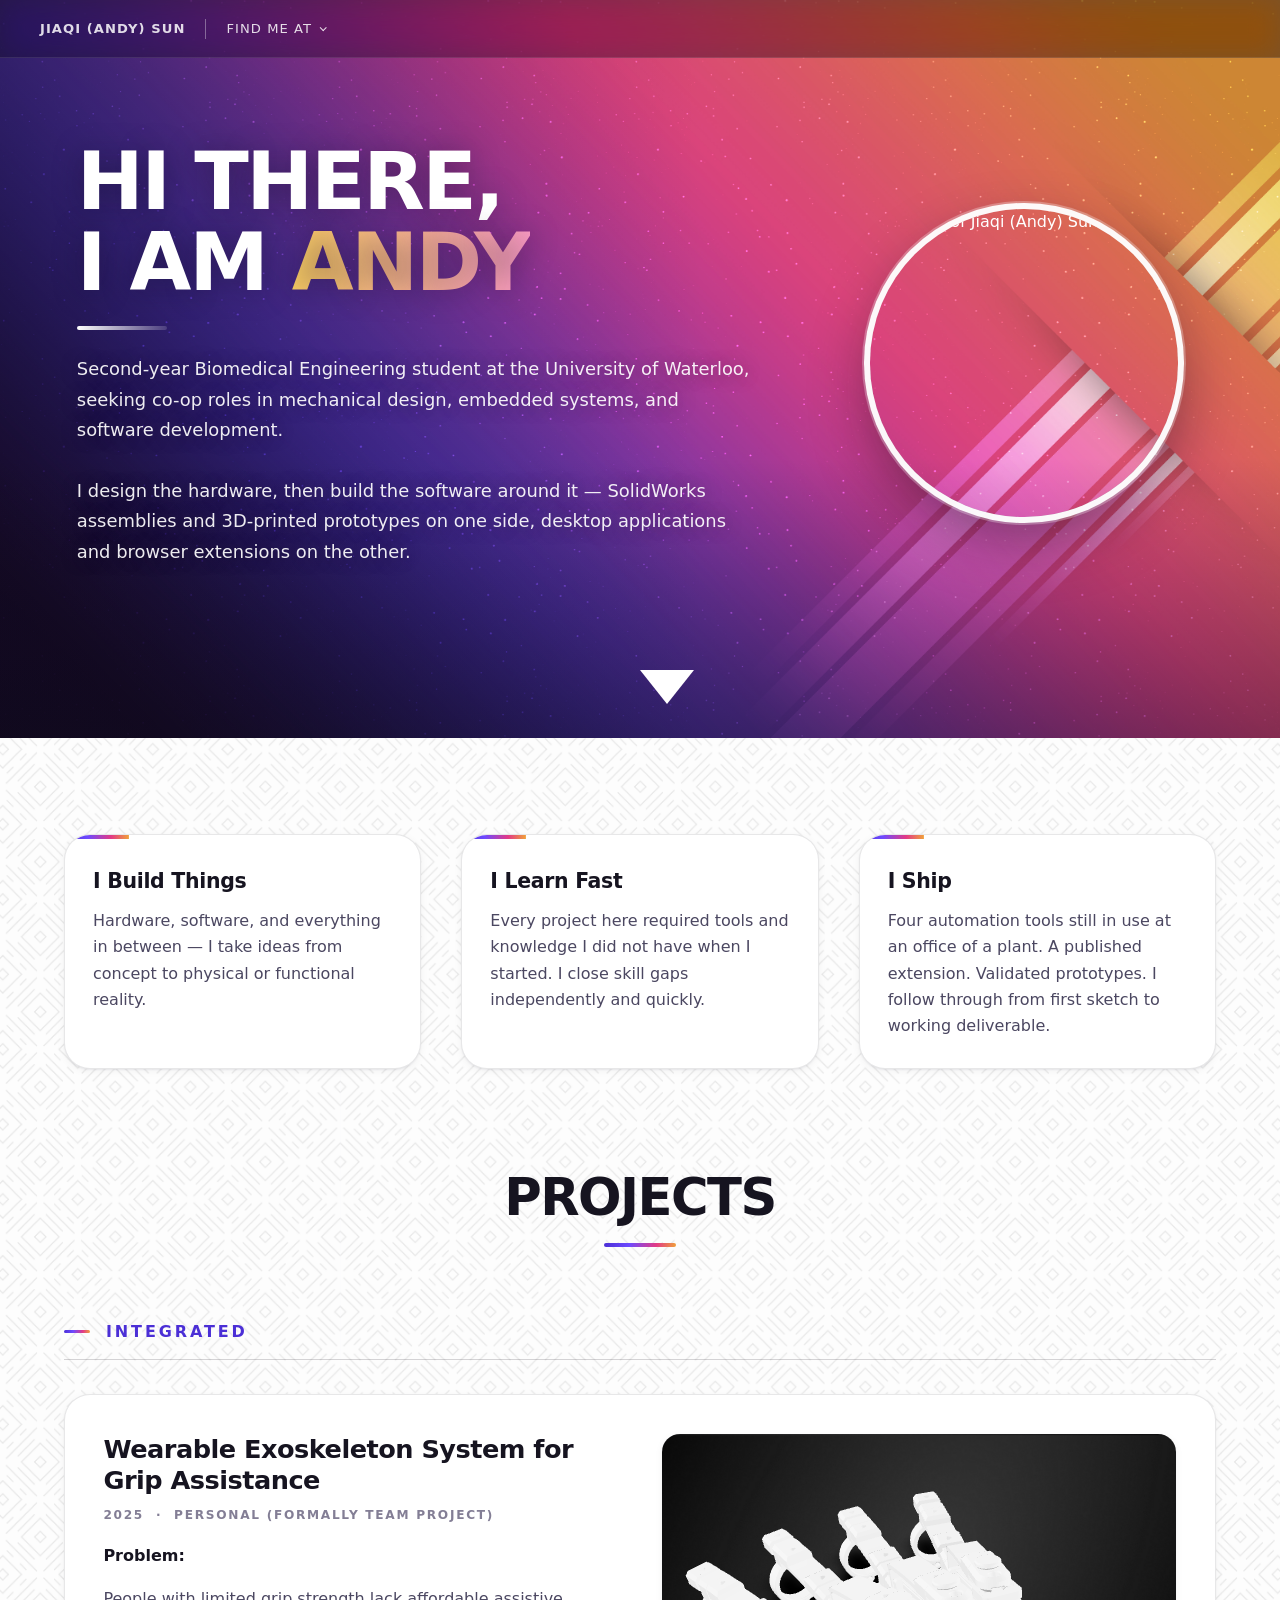
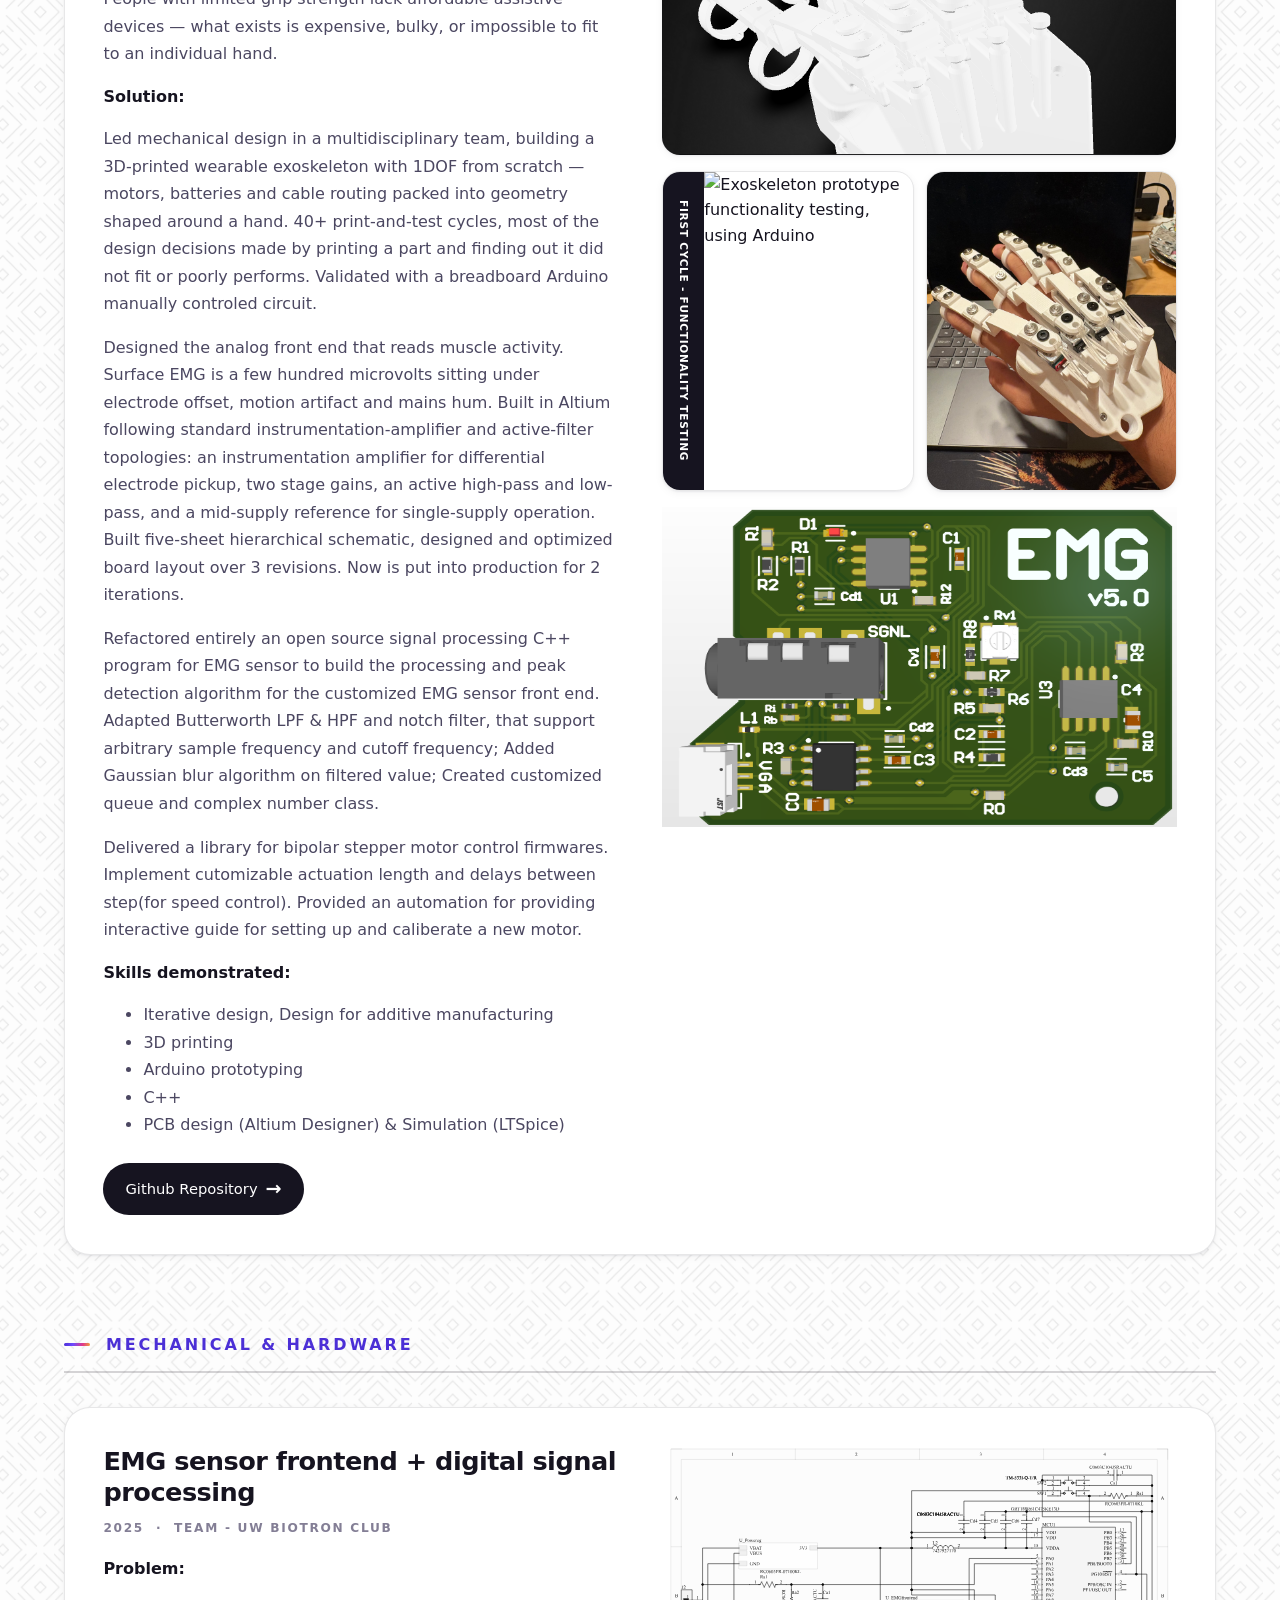
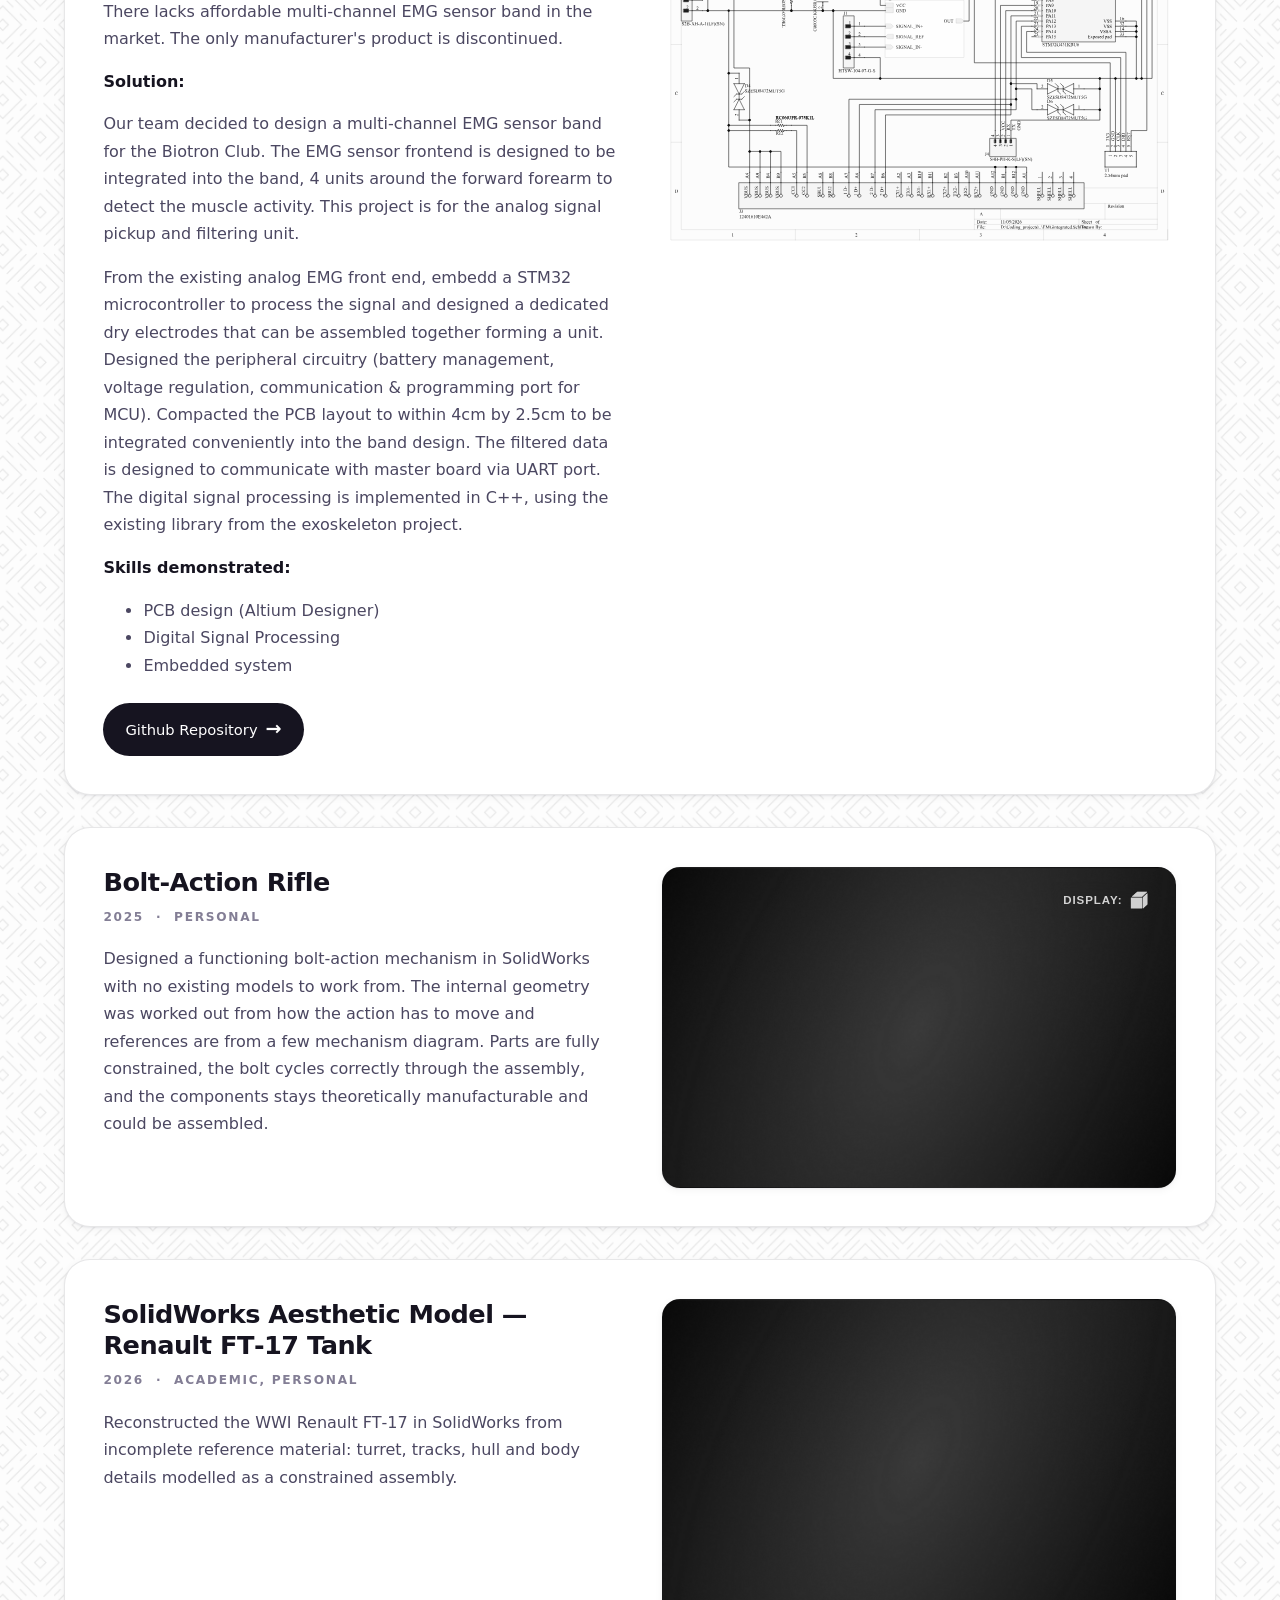
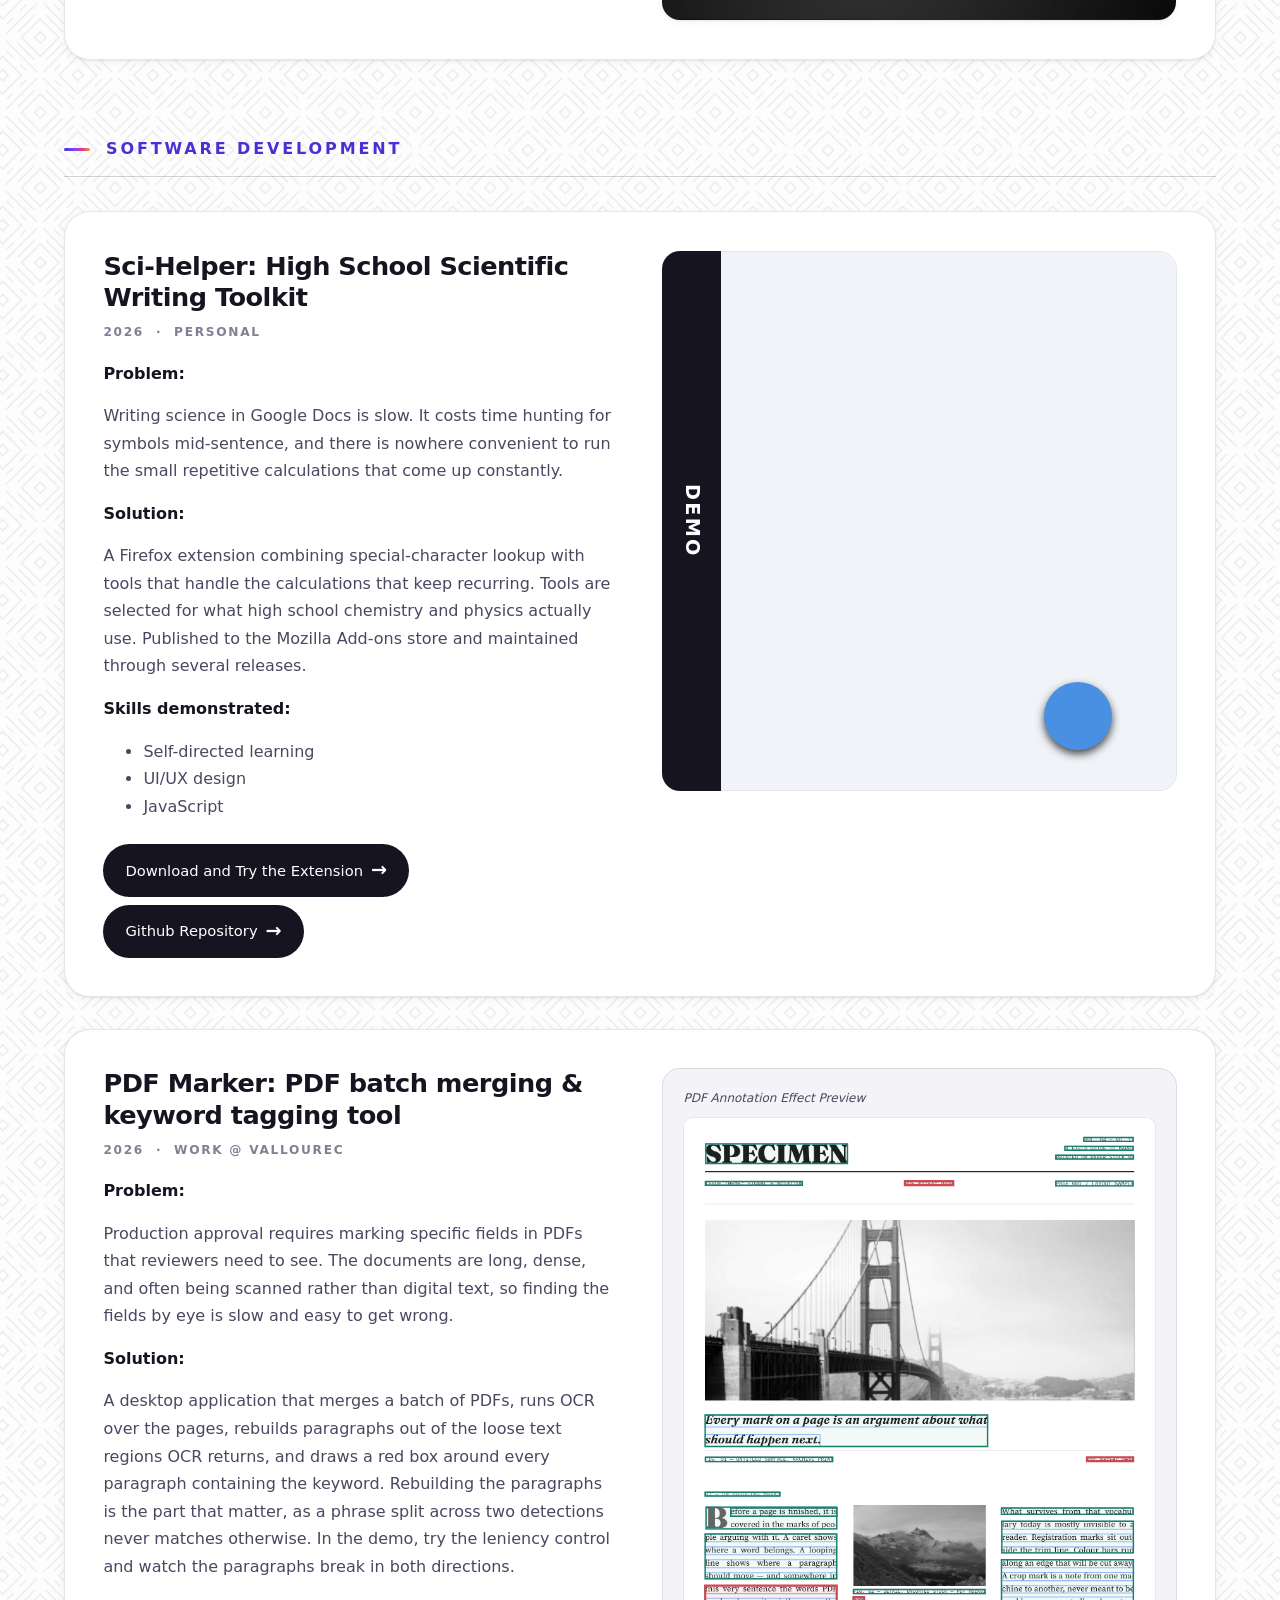
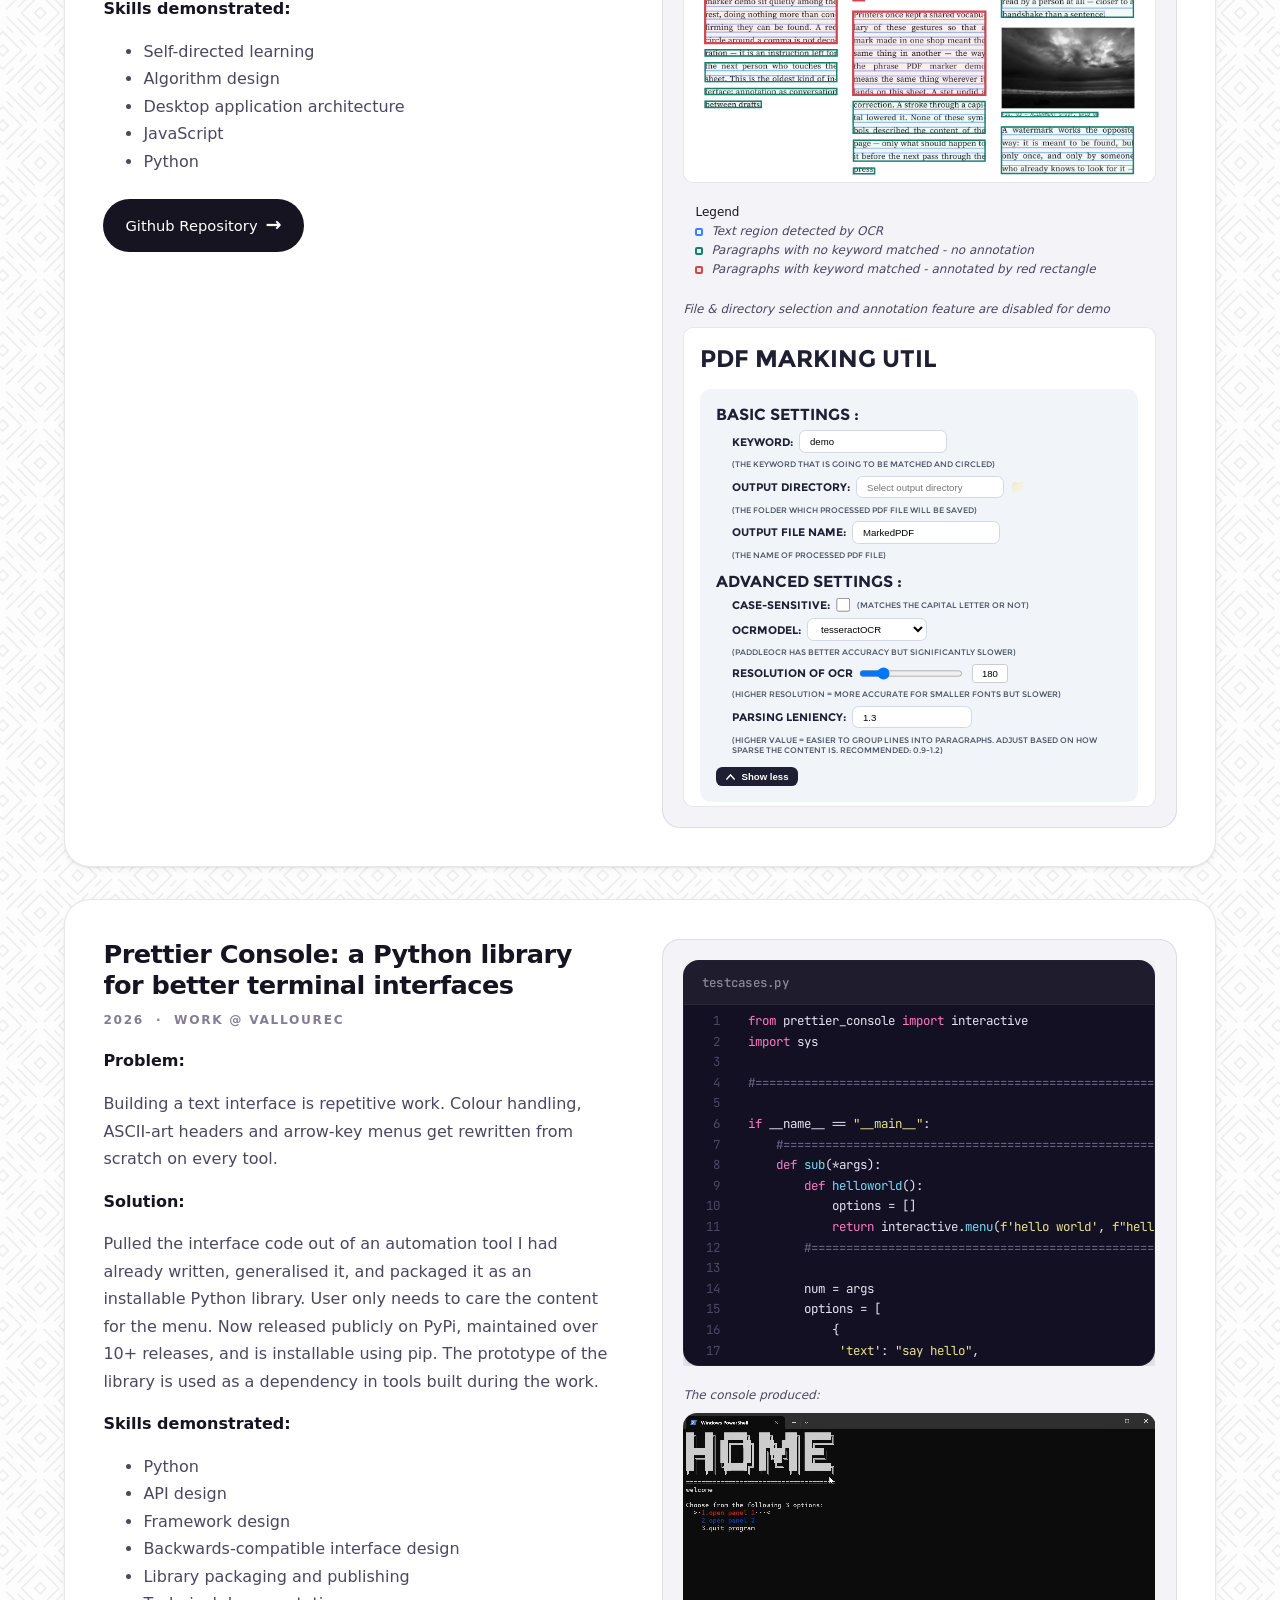
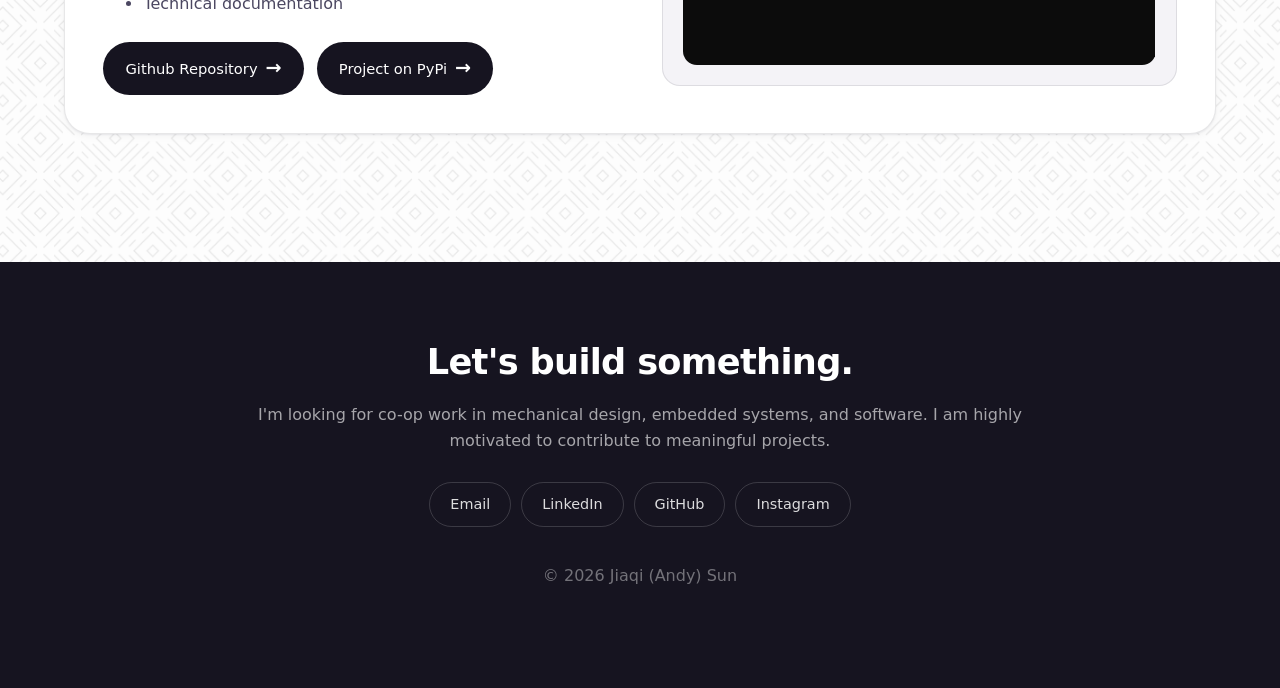
==== commit 957f6e4e: "refined description" ====
--- a/index.html
+++ b/index.html
@@ -182,9 +182,10 @@
                         pickup and filtering unit.
                     </p>
                     <p> 
-                        From the existing analog EMG front end, embedd a STM32 microcontroller to process the signal and dry electrodes that can be assembled together. 
-                        Compacted the PCB layout to within 4cm by 2.5cm to be integrated conveniently into the band design as a whole unit. 
-                        The filtered data is designed to communicate with master board via UART.
+                        From the existing analog EMG front end, embedd a STM32 microcontroller to process the signal and designed a dedicated dry electrodes 
+                        that can be assembled together forming a unit. Designed the peripheral circuitry (battery management, voltage regulation, communication &amp; programming port for MCU).
+                        Compacted the PCB layout to within 4cm by 2.5cm to be integrated conveniently into the band design. 
+                        The filtered data is designed to communicate with master board via UART port.
                         The digital signal processing is implemented in C++, using the existing library from the exoskeleton project.
                     </p>
 
@@ -201,9 +202,8 @@
                 <div class="content-right">
                     <div id="integrated_sensor-showcase">
                         <img
-                            src="asset/images/integrated_schematics.png"
-                            id="integrated_schematics"
-                            alt="The pcb design of emg sensor frontend"
+                            src="asset/images/integrated_schematics.svg"
+                            alt="The schematic of the integrated EMG sensor unit"
                         ></img>
                     </div>
                 </div>
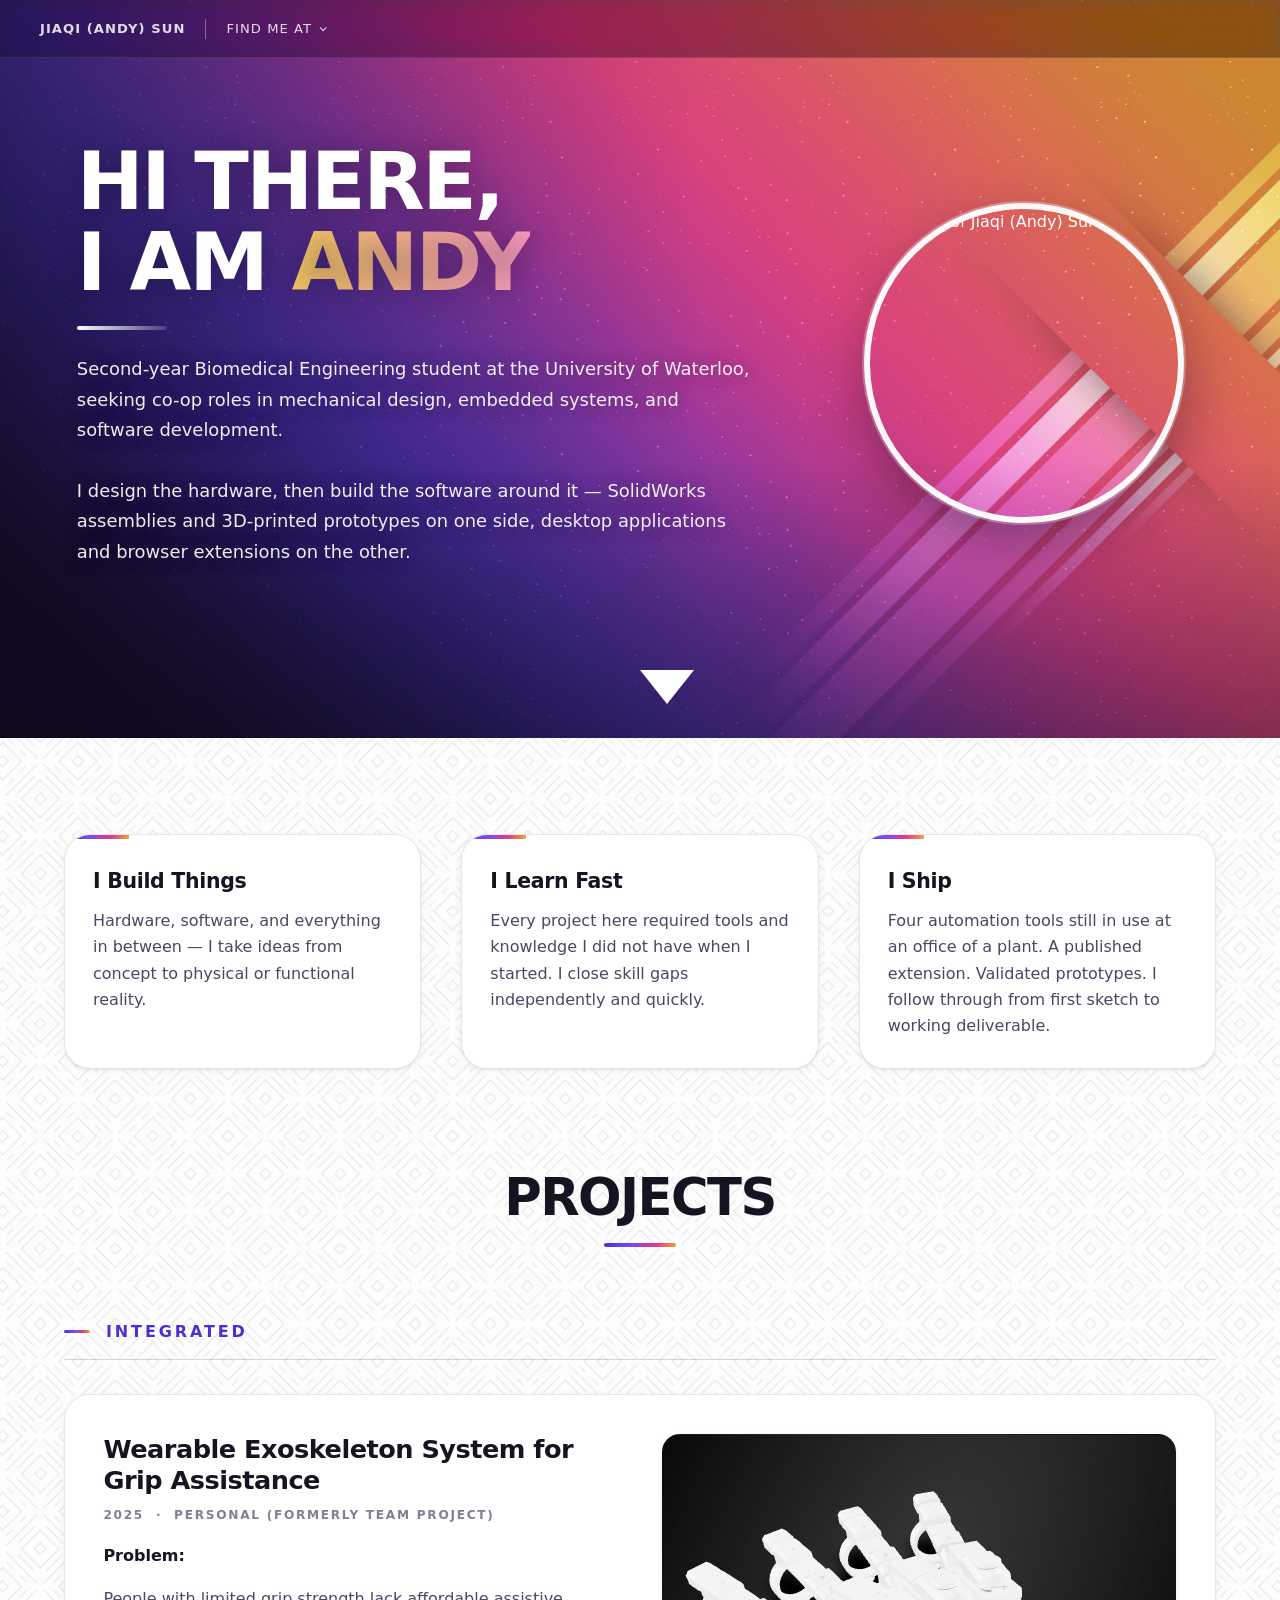
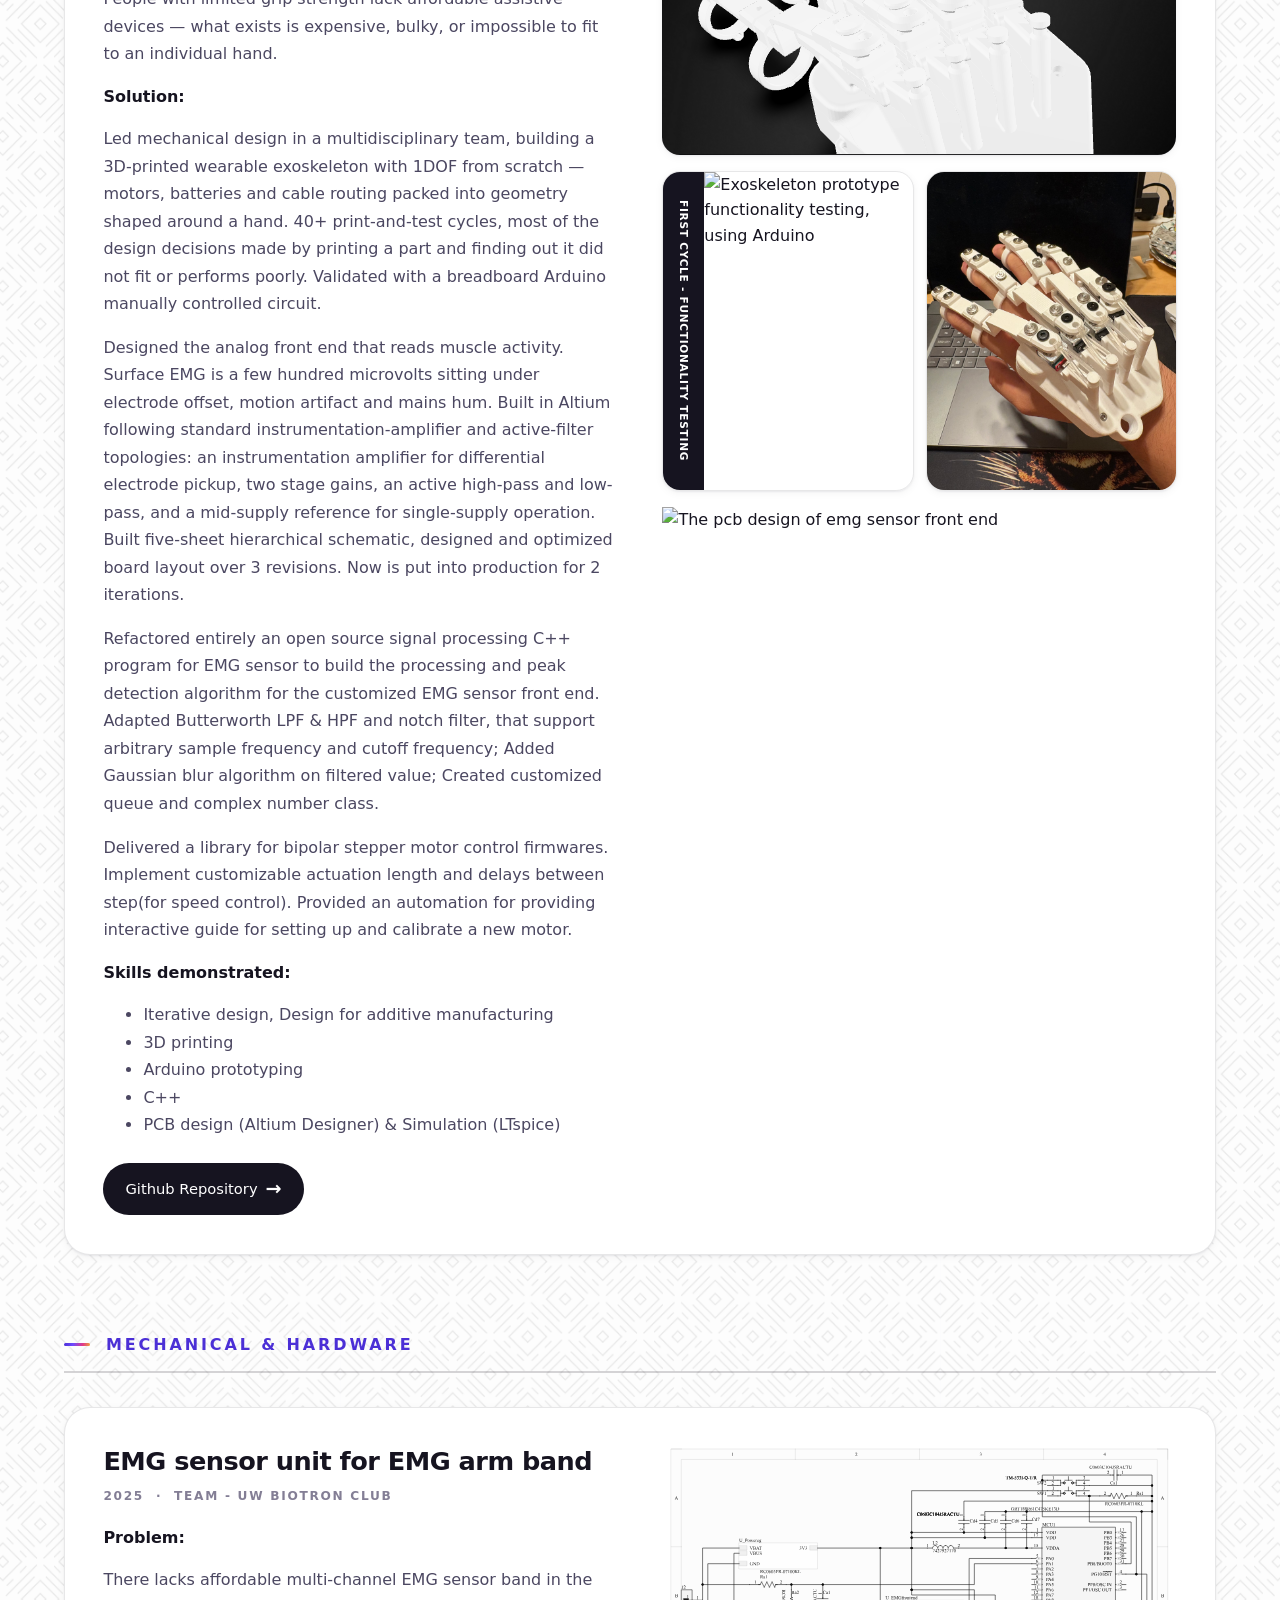
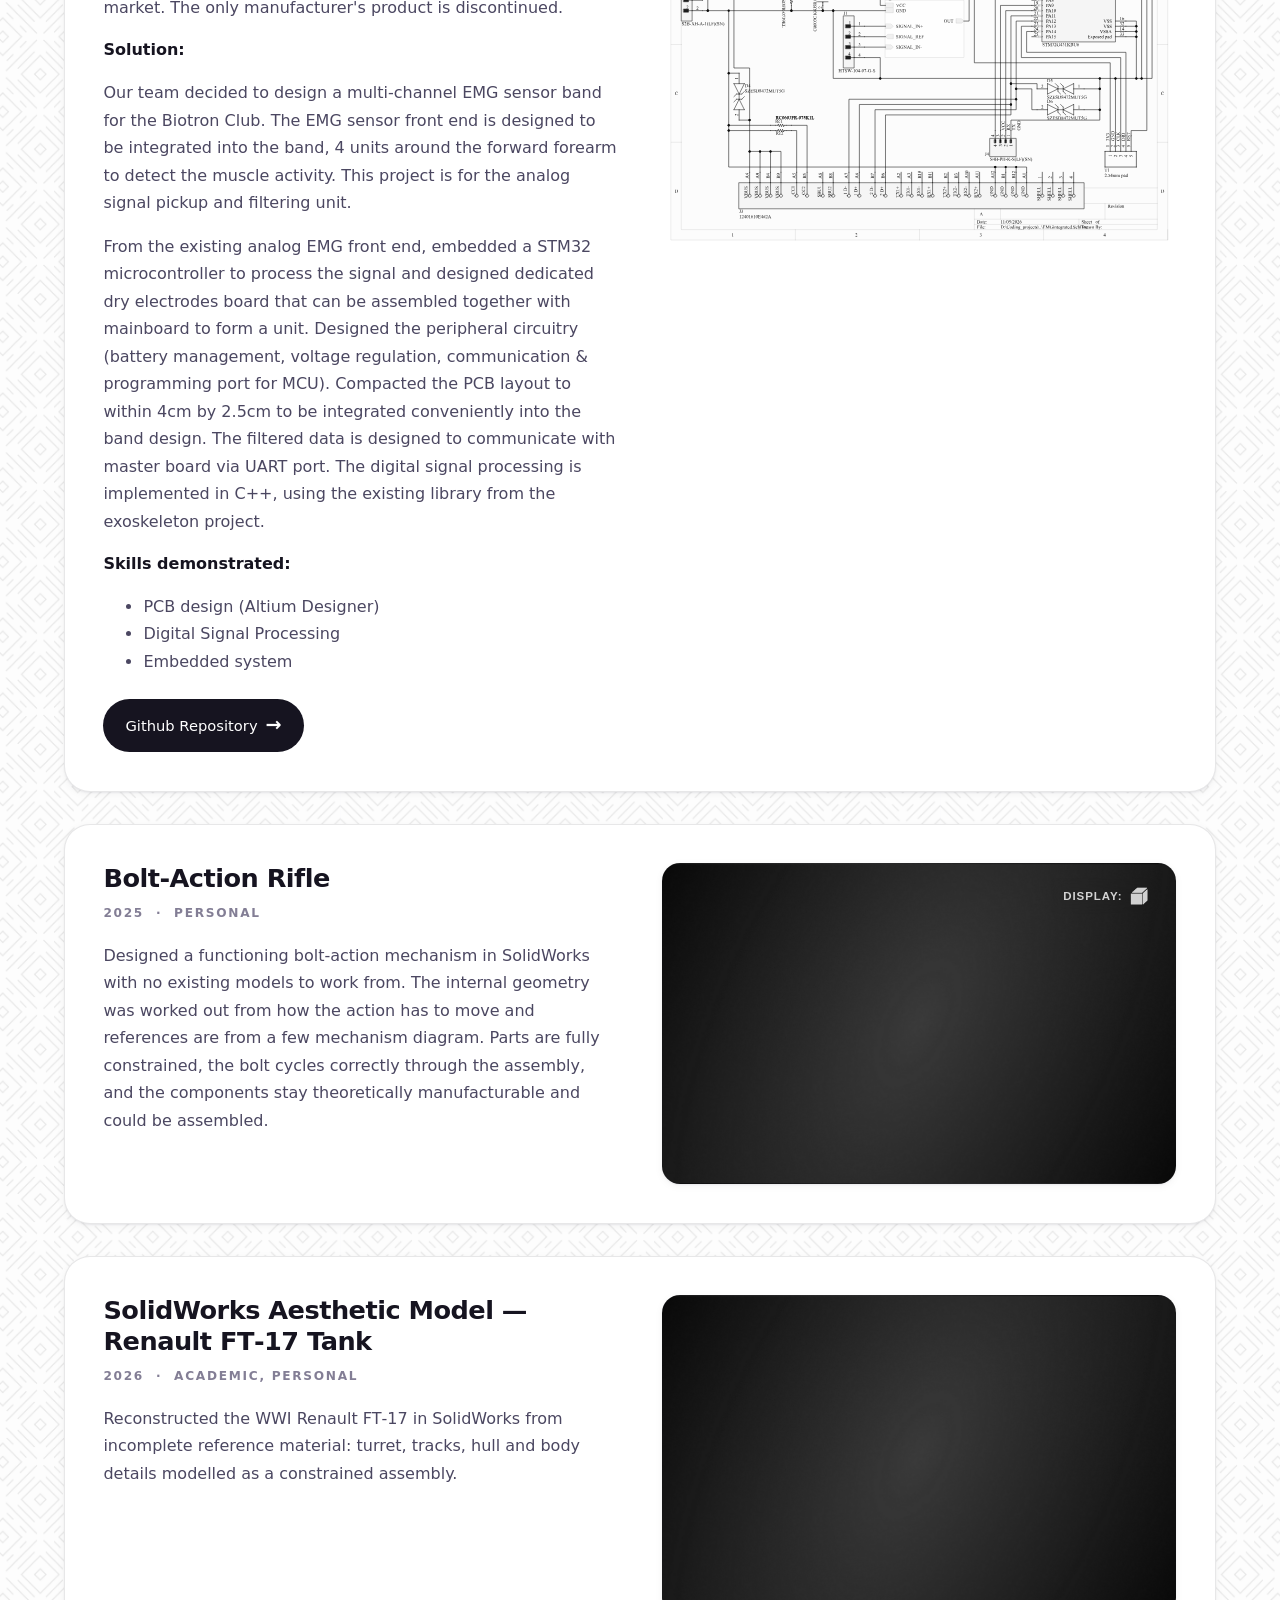
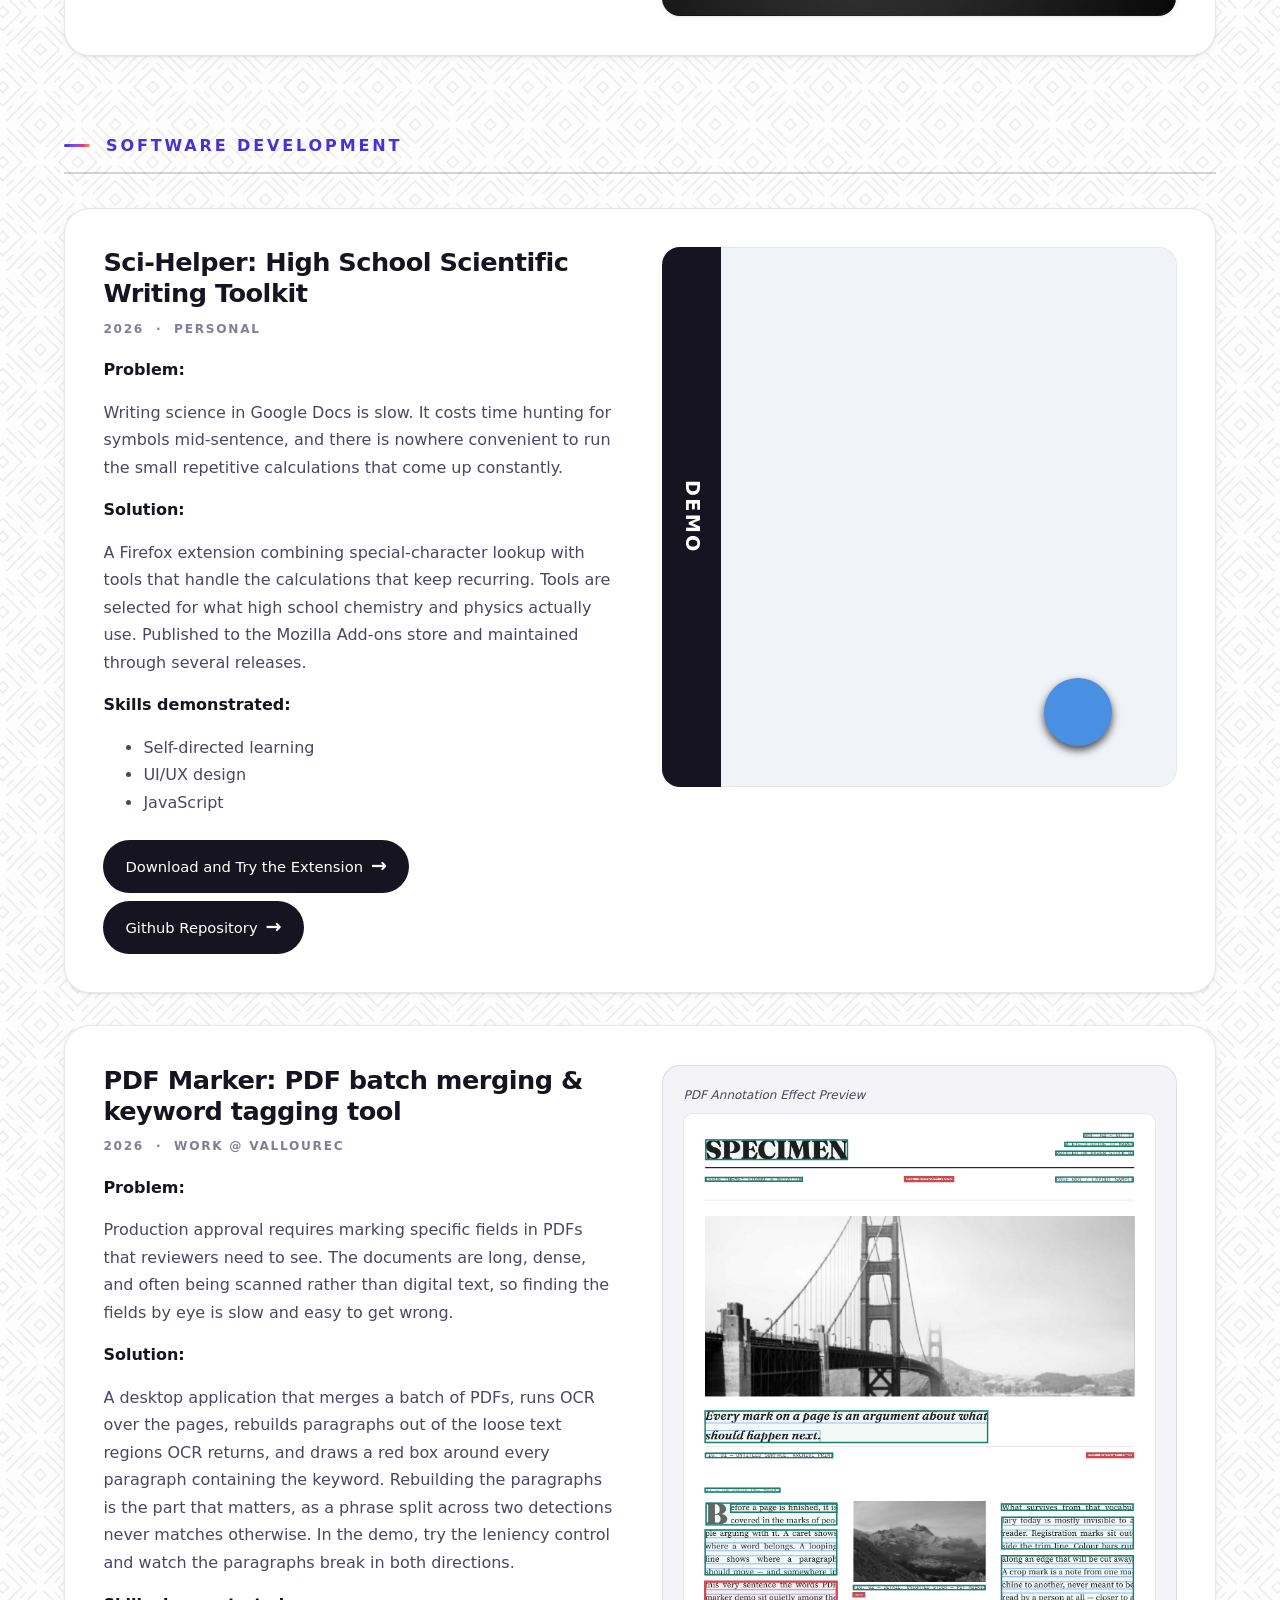
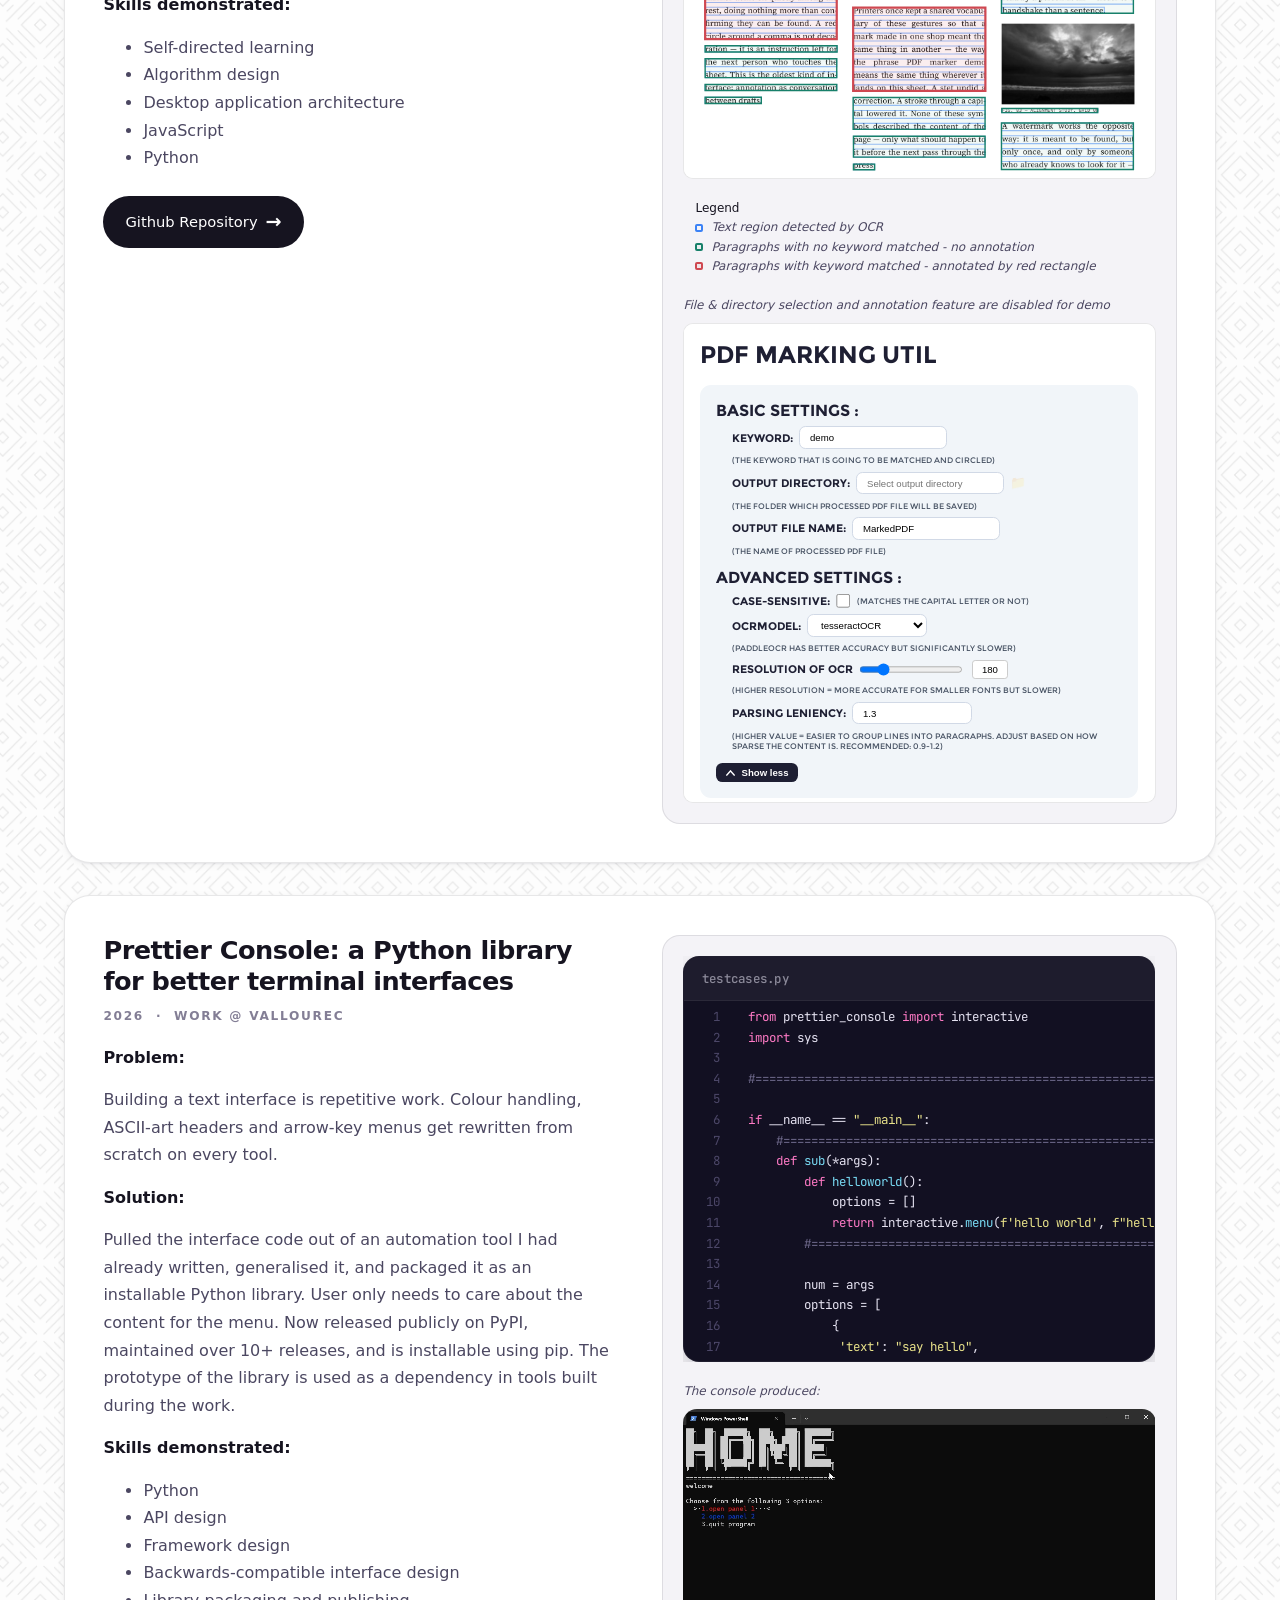
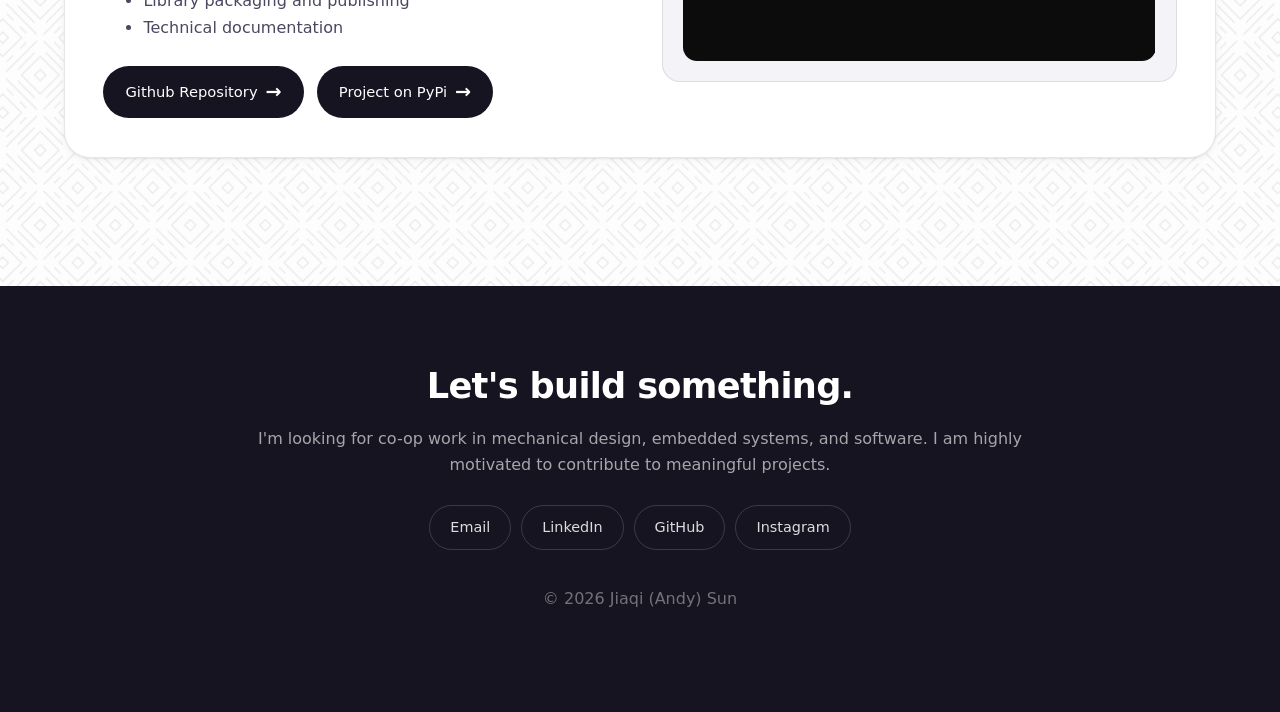
==== commit 77eccb4d: "wording refinement" ====
--- a/index.html
+++ b/index.html
@@ -83,7 +83,7 @@
             <div class="project-container reveal">
                 <div class="content-left">
                     <h3>Wearable Exoskeleton System for Grip Assistance</h3>
-                    <div class="project-meta">2025 &nbsp;·&nbsp; Personal (formally team project) </div>
+                    <div class="project-meta">2025 &nbsp;·&nbsp; Personal (formerly team project) </div>
 
                     <strong>Problem:</strong>
                     <p> People with limited grip strength lack affordable assistive devices — what exists is expensive, 
@@ -93,7 +93,7 @@
                     <p> 
                         Led mechanical design in a multidisciplinary team, building a 3D-printed wearable exoskeleton with 1DOF from 
                         scratch — motors, batteries and cable routing packed into geometry shaped around a hand. 40+ print-and-test cycles, most of the design 
-                        decisions made by printing a part and finding out it did not fit or poorly performs. Validated with a breadboard Arduino manually controled 
+                        decisions made by printing a part and finding out it did not fit or performs poorly. Validated with a breadboard Arduino manually controlled 
                         circuit.
                     </p>
                     <p>
@@ -109,8 +109,8 @@
                         Added Gaussian blur algorithm on filtered value; Created customized queue and complex number class.
                     </p>
                     <p>
-                        Delivered a library for bipolar stepper motor control firmwares. Implement cutomizable actuation length and delays between step(for speed control). 
-                        Provided an automation for providing interactive guide for setting up and caliberate a new motor.
+                        Delivered a library for bipolar stepper motor control firmwares. Implement customizable actuation length and delays between step(for speed control). 
+                        Provided an automation for providing interactive guide for setting up and calibrate a new motor.
                     </P>
 
                     <strong>Skills demonstrated:</strong>
@@ -119,7 +119,7 @@
                         <li> 3D printing</li>
                         <li> Arduino prototyping </li>
                         <li> C++ </li>
-                        <li> PCB design (Altium Designer) &amp; Simulation (LTSpice)</li>
+                        <li> PCB design (Altium Designer) &amp; Simulation (LTspice)</li>
                     </ul>
 
                     <a class="btn-link" href="https://github.com/Mr-Cosine/EMG">Github Repository</a>
@@ -157,9 +157,9 @@
                     </div>
                     <div id ="sensor-showcase">
                         <img
-                            src="asset/images/EMGfrontend.png"
+                            src="asset/images/EMGfront end.png"
                             id="emg-image"
-                            alt="The pcb design of emg sensor frontend"
+                            alt="The pcb design of emg sensor front end"
                         ></img>
                     </div>
                 </div>
@@ -169,7 +169,7 @@
             <hr>
             <div class="project-container reveal">
                 <div class="content-left">
-                    <h3>EMG sensor frontend + digital signal processing</h3>
+                    <h3>EMG sensor unit for EMG arm band</h3>
                     <div class="project-meta">2025 &nbsp;·&nbsp; Team - UW Biotron Club</div>
 
                     <strong>Problem:</strong>
@@ -177,13 +177,13 @@
 
                     <strong>Solution:</strong>
                     <p>
-                        Our team decided to design a multi-channel EMG sensor band for the Biotron Club. The EMG sensor frontend is designed to be 
+                        Our team decided to design a multi-channel EMG sensor band for the Biotron Club. The EMG sensor front end is designed to be 
                         integrated into the band, 4 units around the forward forearm to detect the muscle activity. This project is for the analog signal
                         pickup and filtering unit.
                     </p>
                     <p> 
-                        From the existing analog EMG front end, embedd a STM32 microcontroller to process the signal and designed a dedicated dry electrodes 
-                        that can be assembled together forming a unit. Designed the peripheral circuitry (battery management, voltage regulation, communication &amp; programming port for MCU).
+                        From the existing analog EMG front end, embedded a STM32 microcontroller to process the signal and designed dedicated dry electrodes board
+                        that can be assembled together with mainboard to form a unit. Designed the peripheral circuitry (battery management, voltage regulation, communication &amp; programming port for MCU).
                         Compacted the PCB layout to within 4cm by 2.5cm to be integrated conveniently into the band design. 
                         The filtered data is designed to communicate with master board via UART port.
                         The digital signal processing is implemented in C++, using the existing library from the exoskeleton project.
@@ -216,7 +216,7 @@
                     <p>
                         Designed a functioning bolt-action mechanism in SolidWorks with no existing models to work from. The internal geometry was
                         worked out from how the action has to move and references are from a few mechanism diagram. Parts are fully constrained, the bolt cycles 
-                        correctly through the assembly, and the components stays theoretically manufacturable and could be assembled.
+                        correctly through the assembly, and the components stay theoretically manufacturable and could be assembled.
                     </p>
 
                 </div>
@@ -331,7 +331,7 @@
                     <p>
                         A desktop application that merges a batch of PDFs, runs OCR over the pages, rebuilds paragraphs out of
                         the loose text regions OCR returns, and draws a red box around every paragraph containing the keyword. Rebuilding the paragraphs is
-                        the part that matter, as a phrase split across two detections never matches otherwise. In the demo, try the leniency control and
+                        the part that matters, as a phrase split across two detections never matches otherwise. In the demo, try the leniency control and
                         watch the paragraphs break in both directions.
                     </p>
 
@@ -399,7 +399,7 @@
                     <strong>Solution:</strong>
                     <p>
                         Pulled the interface code out of an automation tool I had already written, generalised it,
-                        and packaged it as an installable Python library. User only needs to care the content for the menu. Now released publicly on PyPi,
+                        and packaged it as an installable Python library. User only needs to care about the content for the menu. Now released publicly on PyPI,
                         maintained over 10+ releases, and is installable using pip. The prototype of the library is used as a dependency in tools built during the work.
                     </p>
 
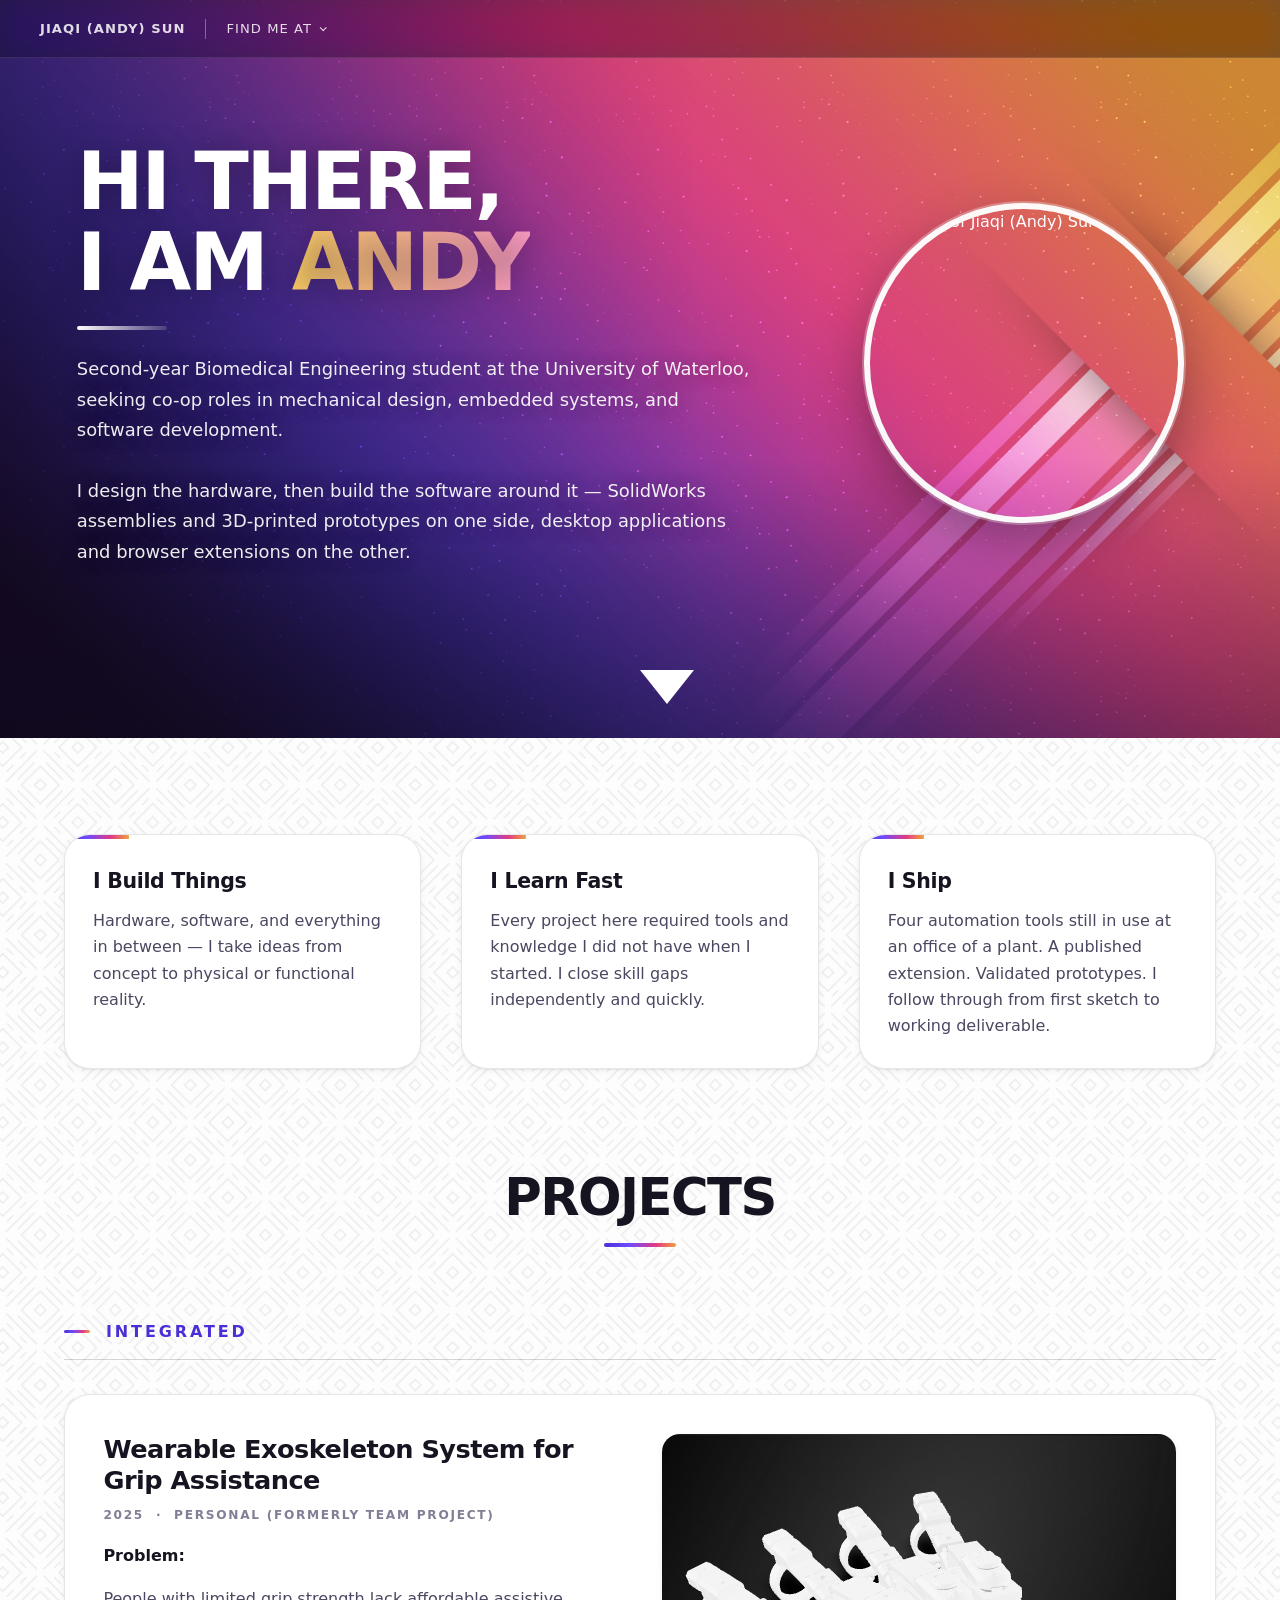
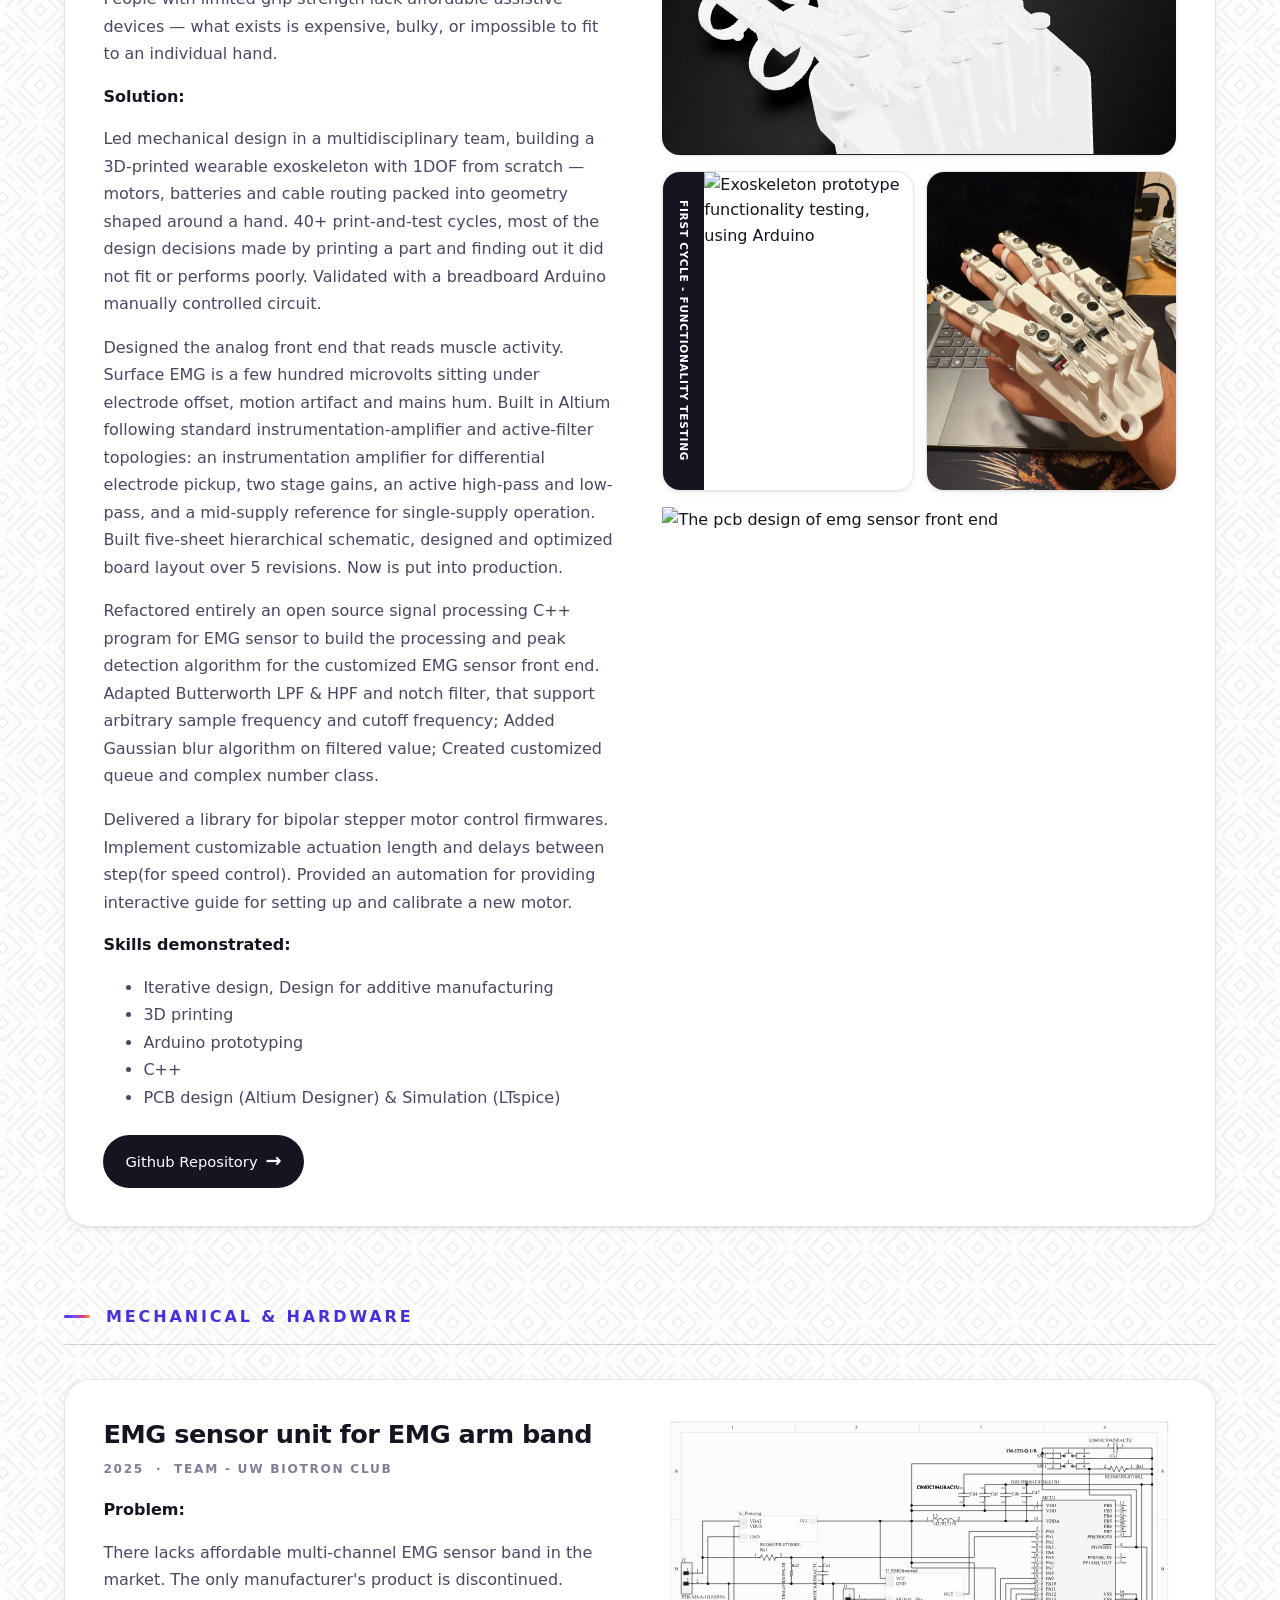
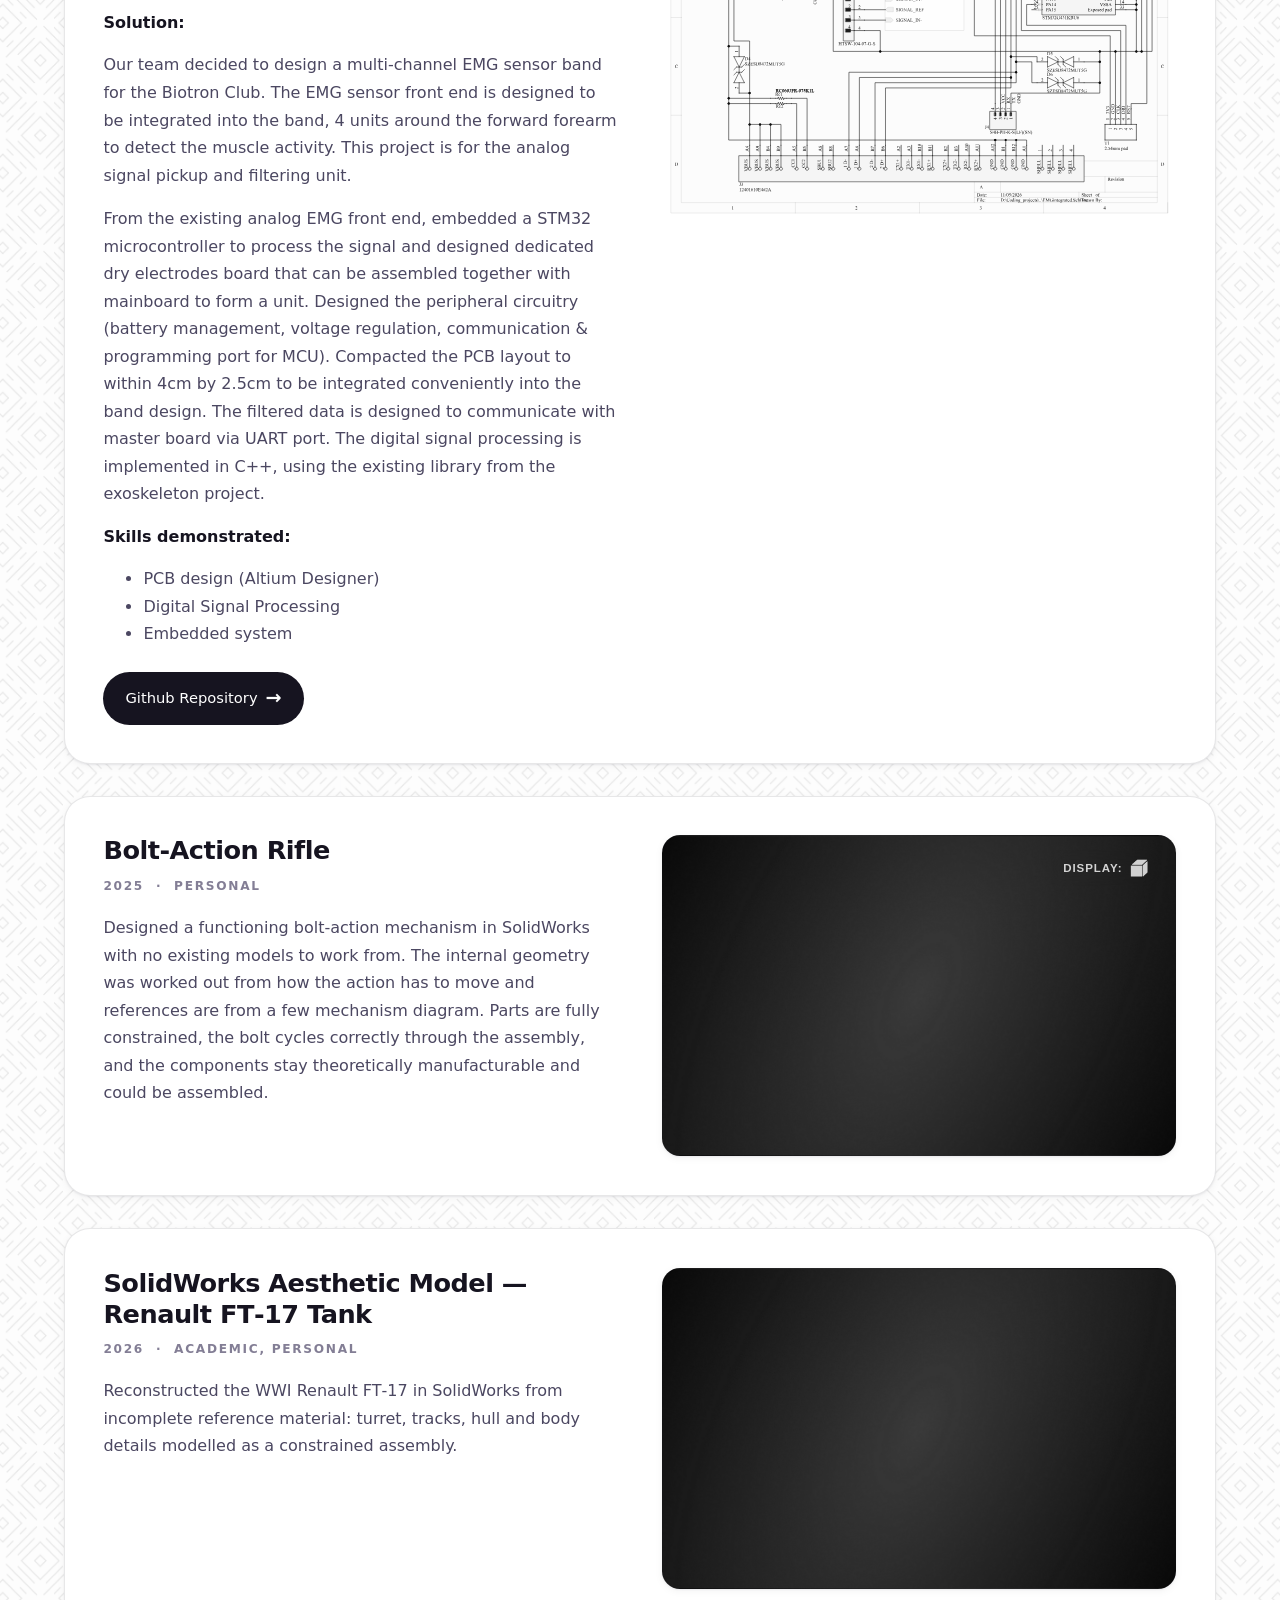
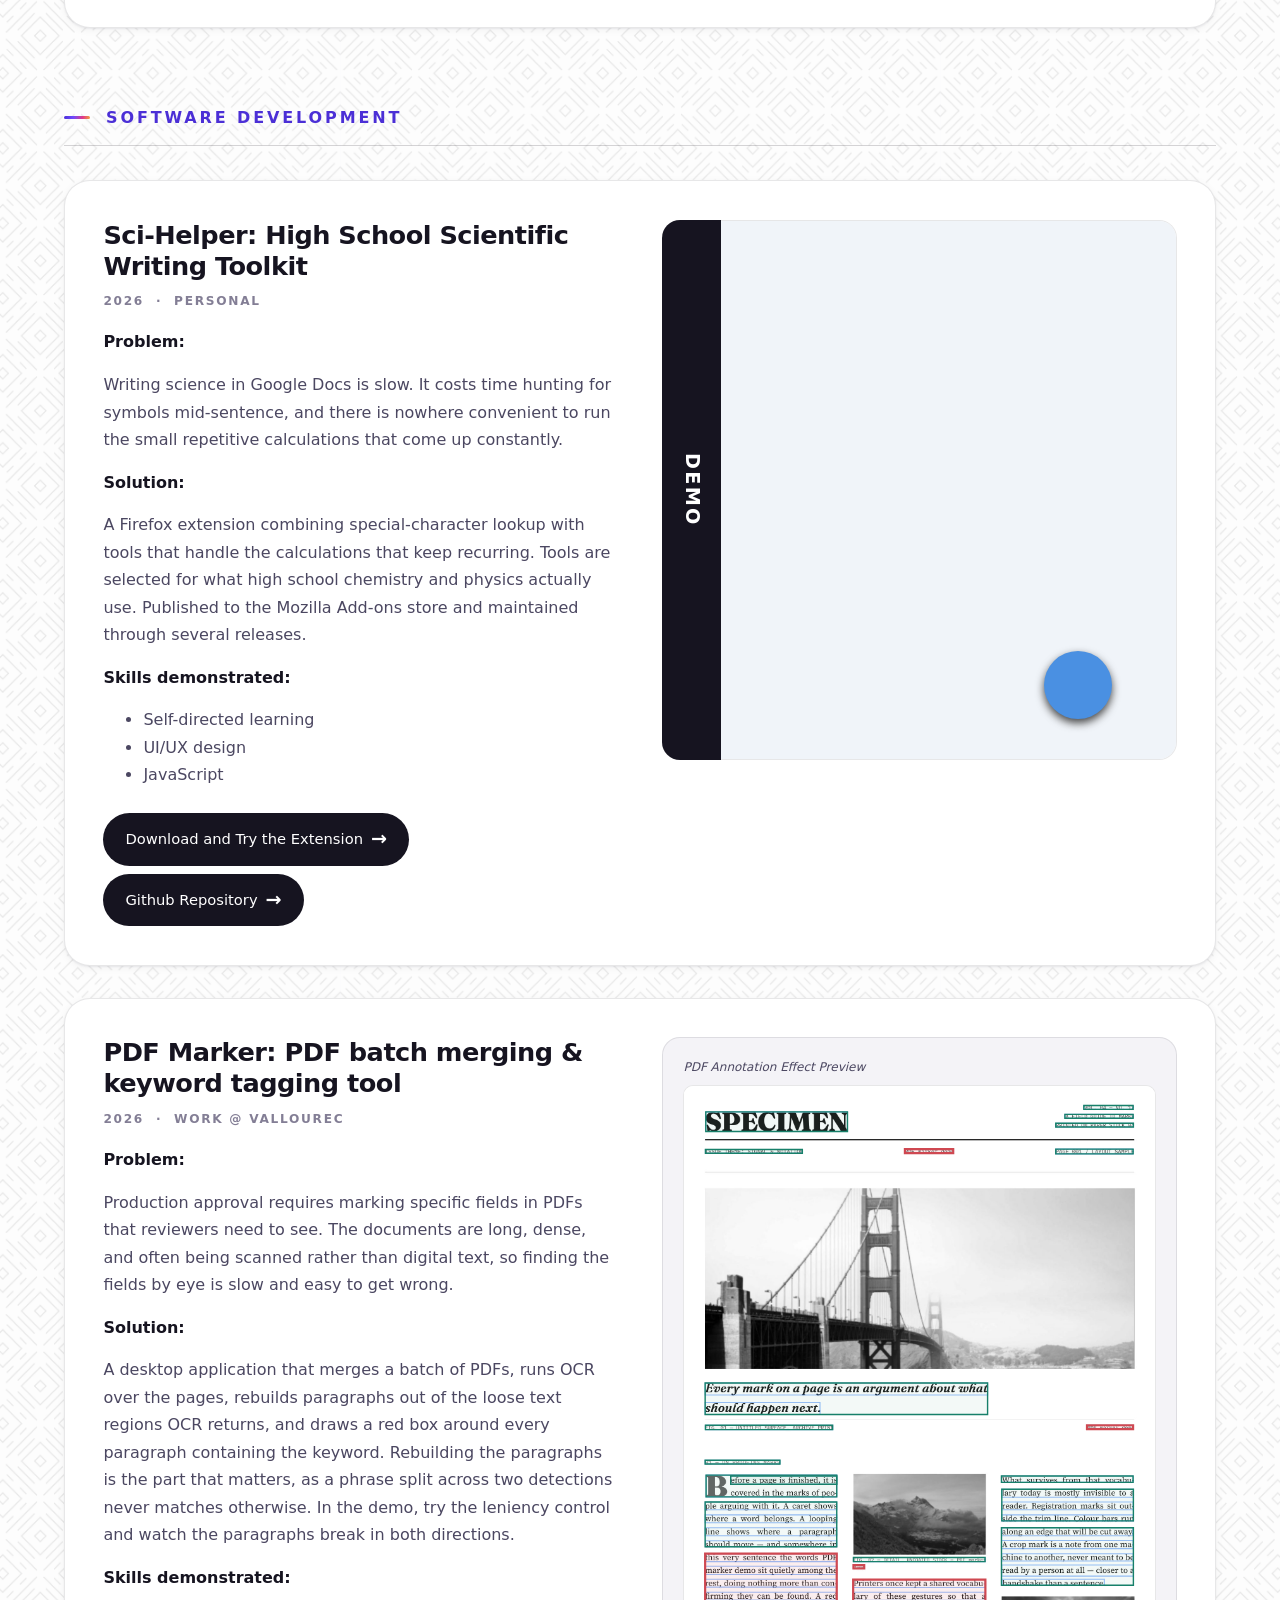
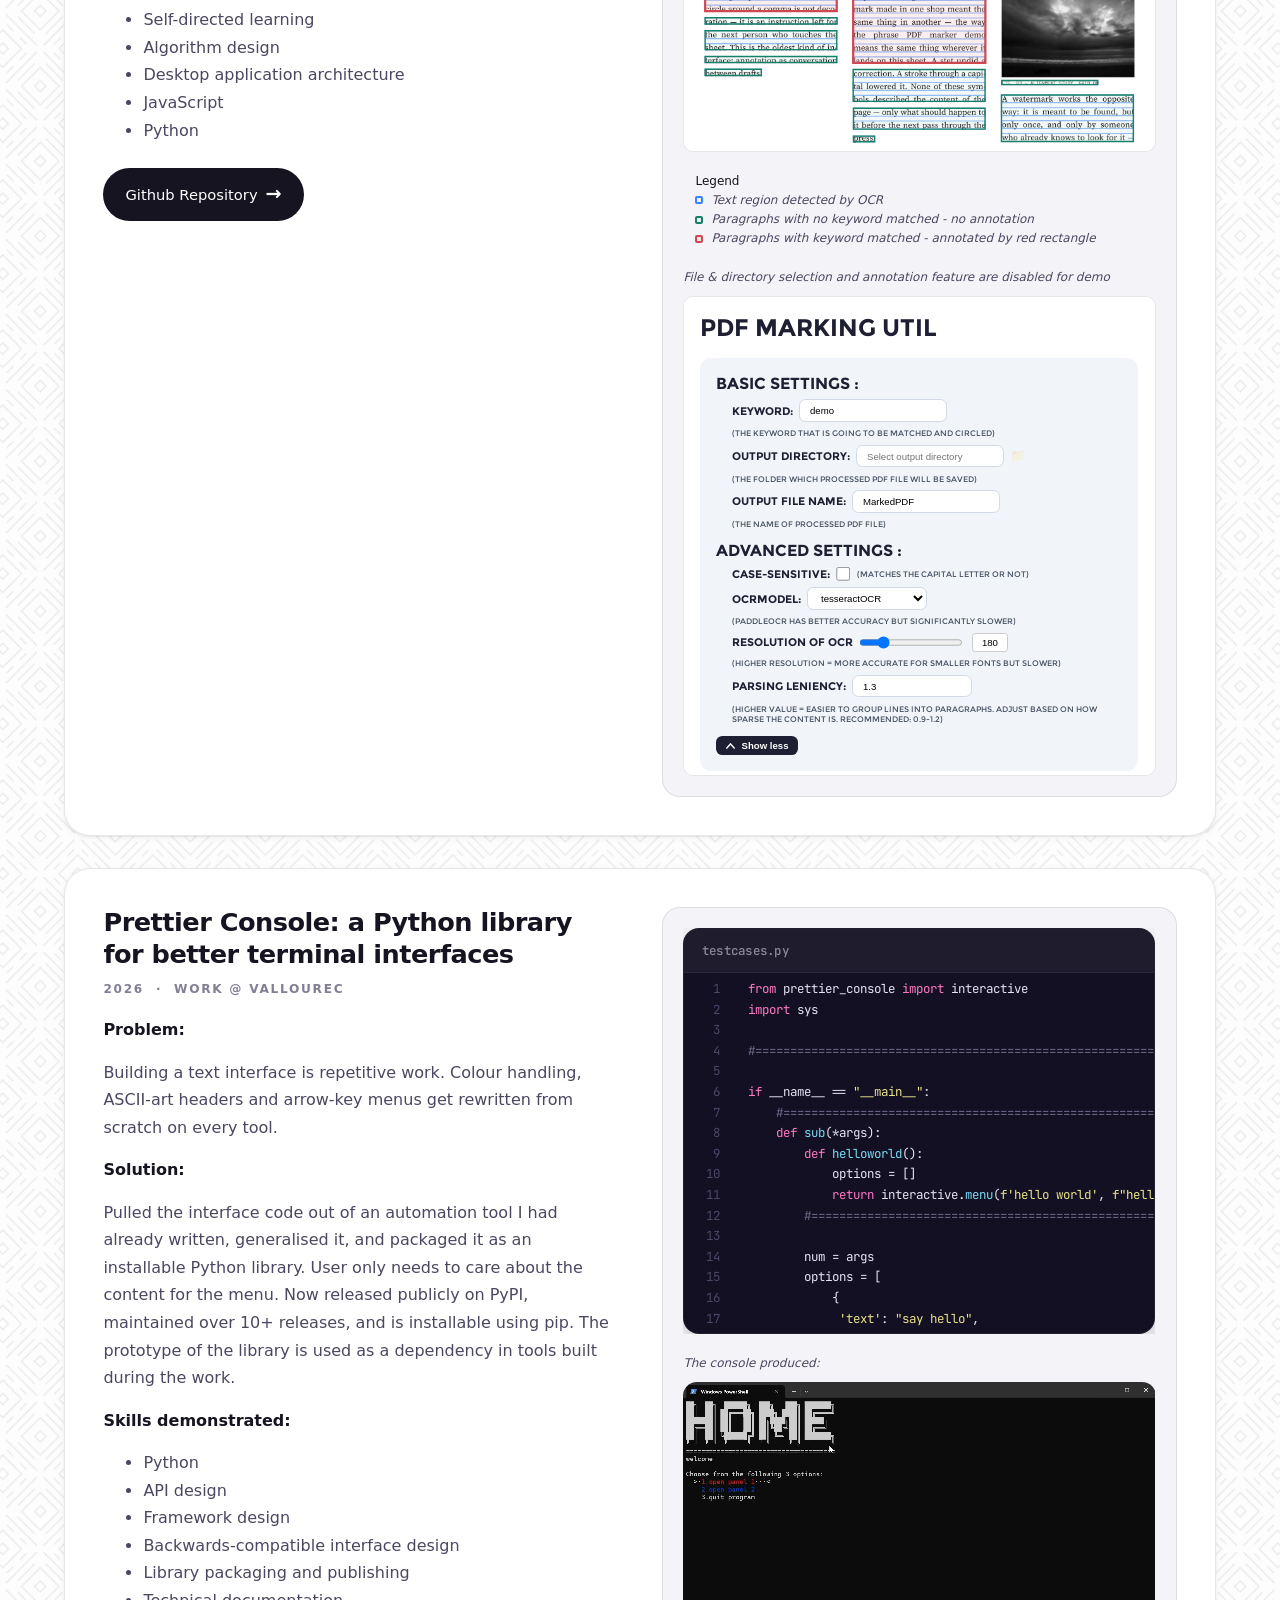
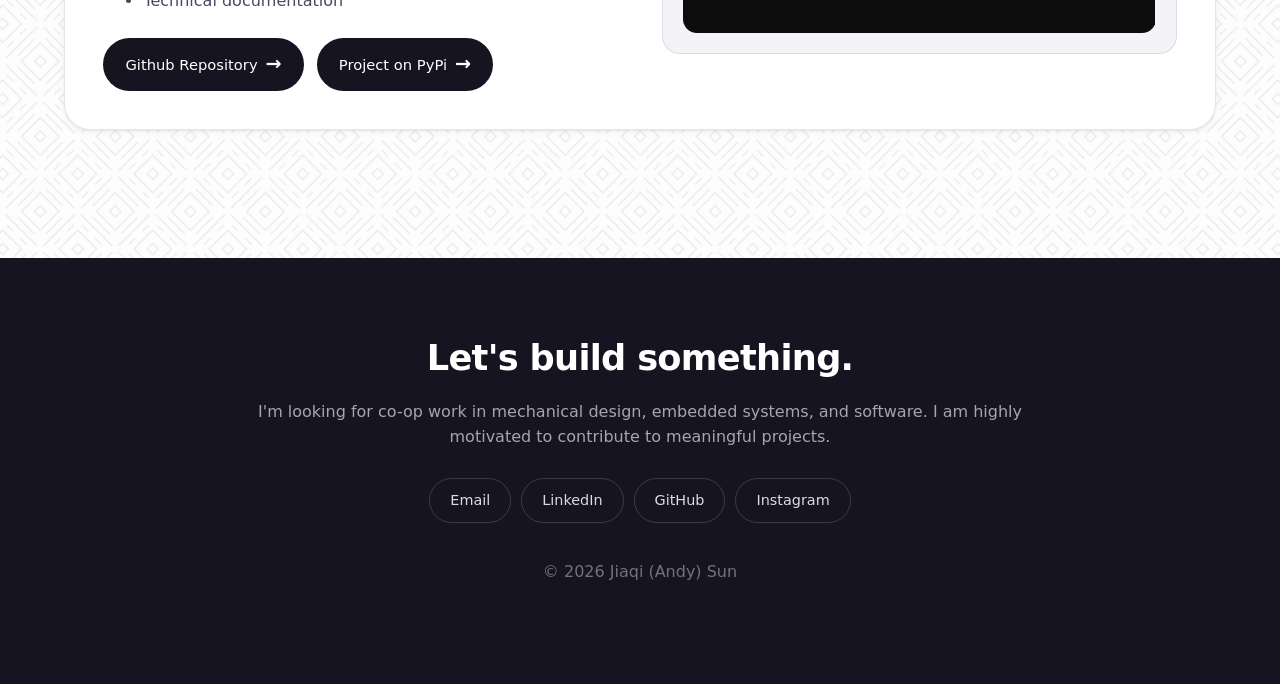
==== commit 91827e38: "1" ====
--- a/index.html
+++ b/index.html
@@ -100,8 +100,8 @@
                         Designed the analog front end that reads muscle activity. Surface EMG is a few hundred microvolts sitting under electrode offset, 
                         motion artifact and mains hum. Built in Altium following standard instrumentation-amplifier and active-filter topologies: 
                         an instrumentation amplifier for differential electrode pickup, two stage gains, an active high-pass and low-pass, and a mid-supply 
-                        reference for single-supply operation. Built five-sheet hierarchical schematic, designed and optimized board layout over 3 revisions. 
-                        Now is put into production for 2 iterations.
+                        reference for single-supply operation. Built five-sheet hierarchical schematic, designed and optimized board layout over 5 revisions. 
+                        Now is put into production.
                     </p>
                     <p>
                         Refactored entirely an open source signal processing C++ program for EMG sensor to build the processing and peak detection algorithm for the customized
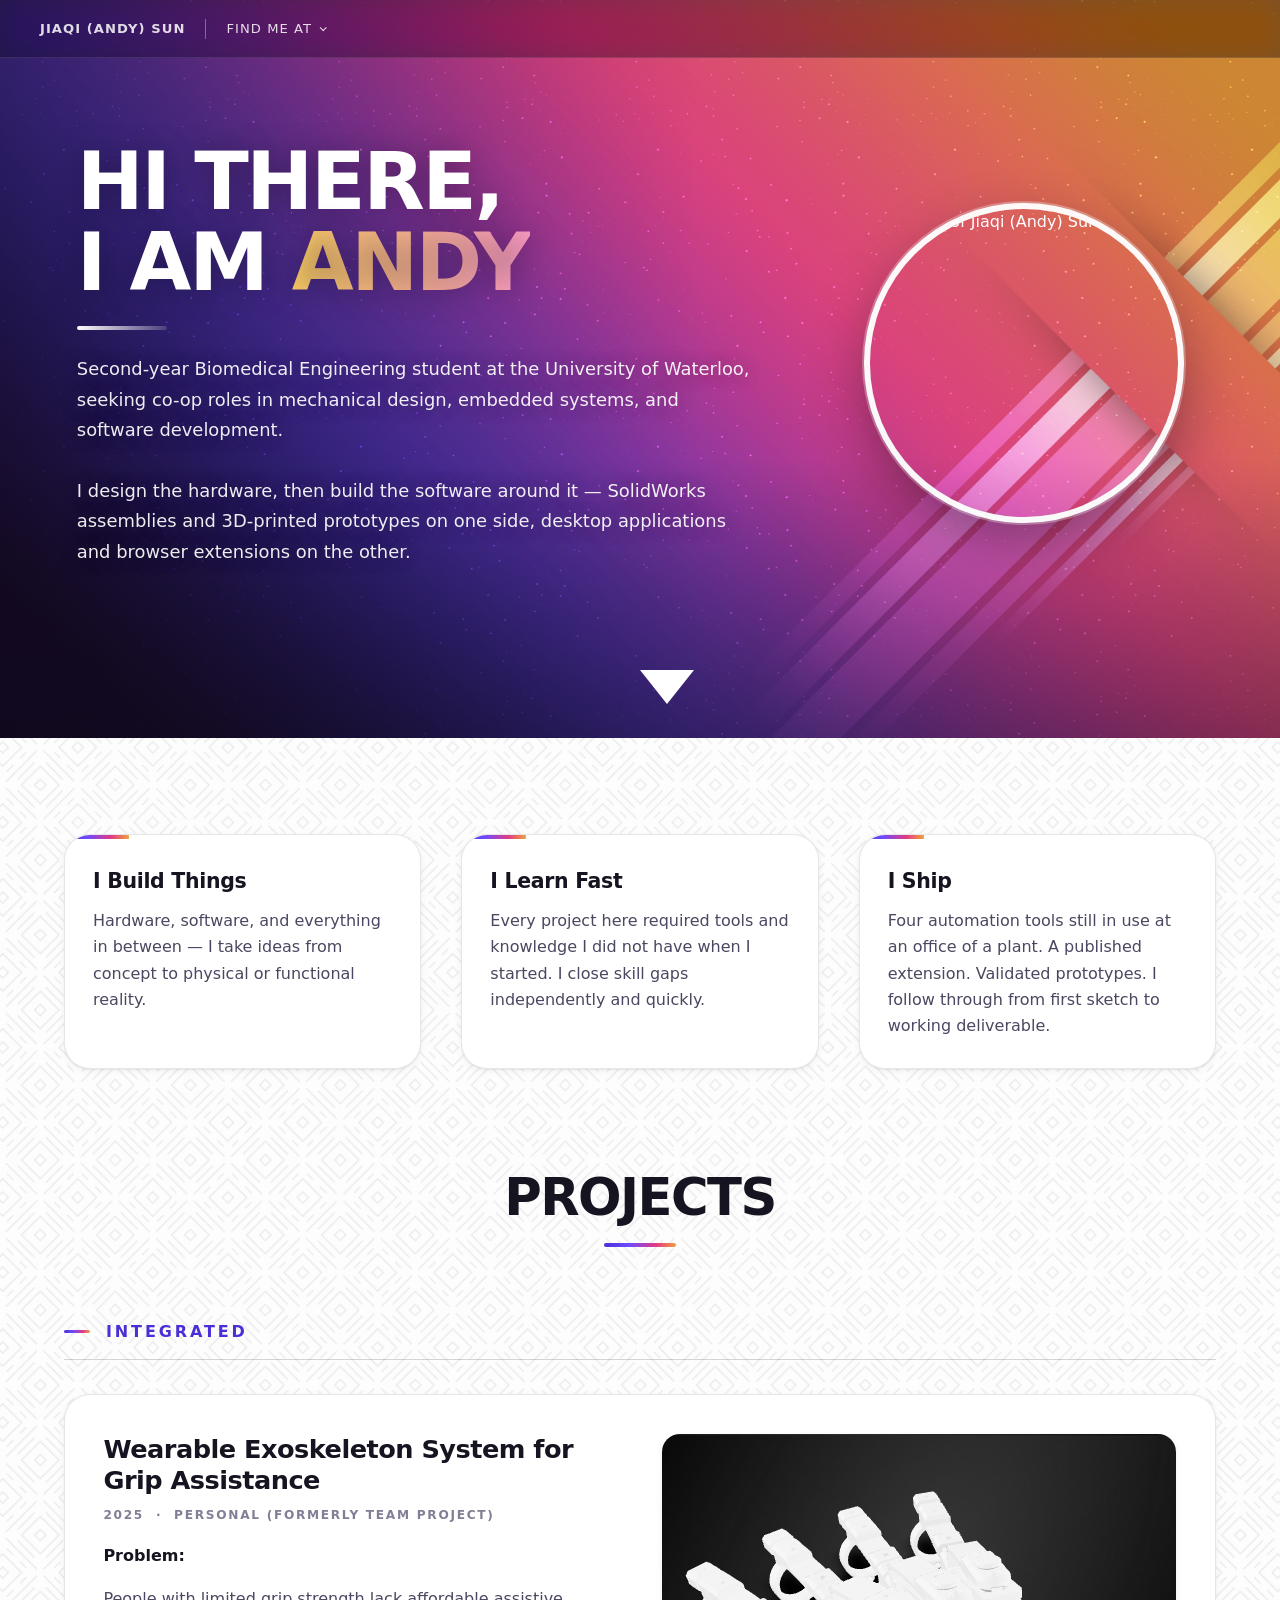
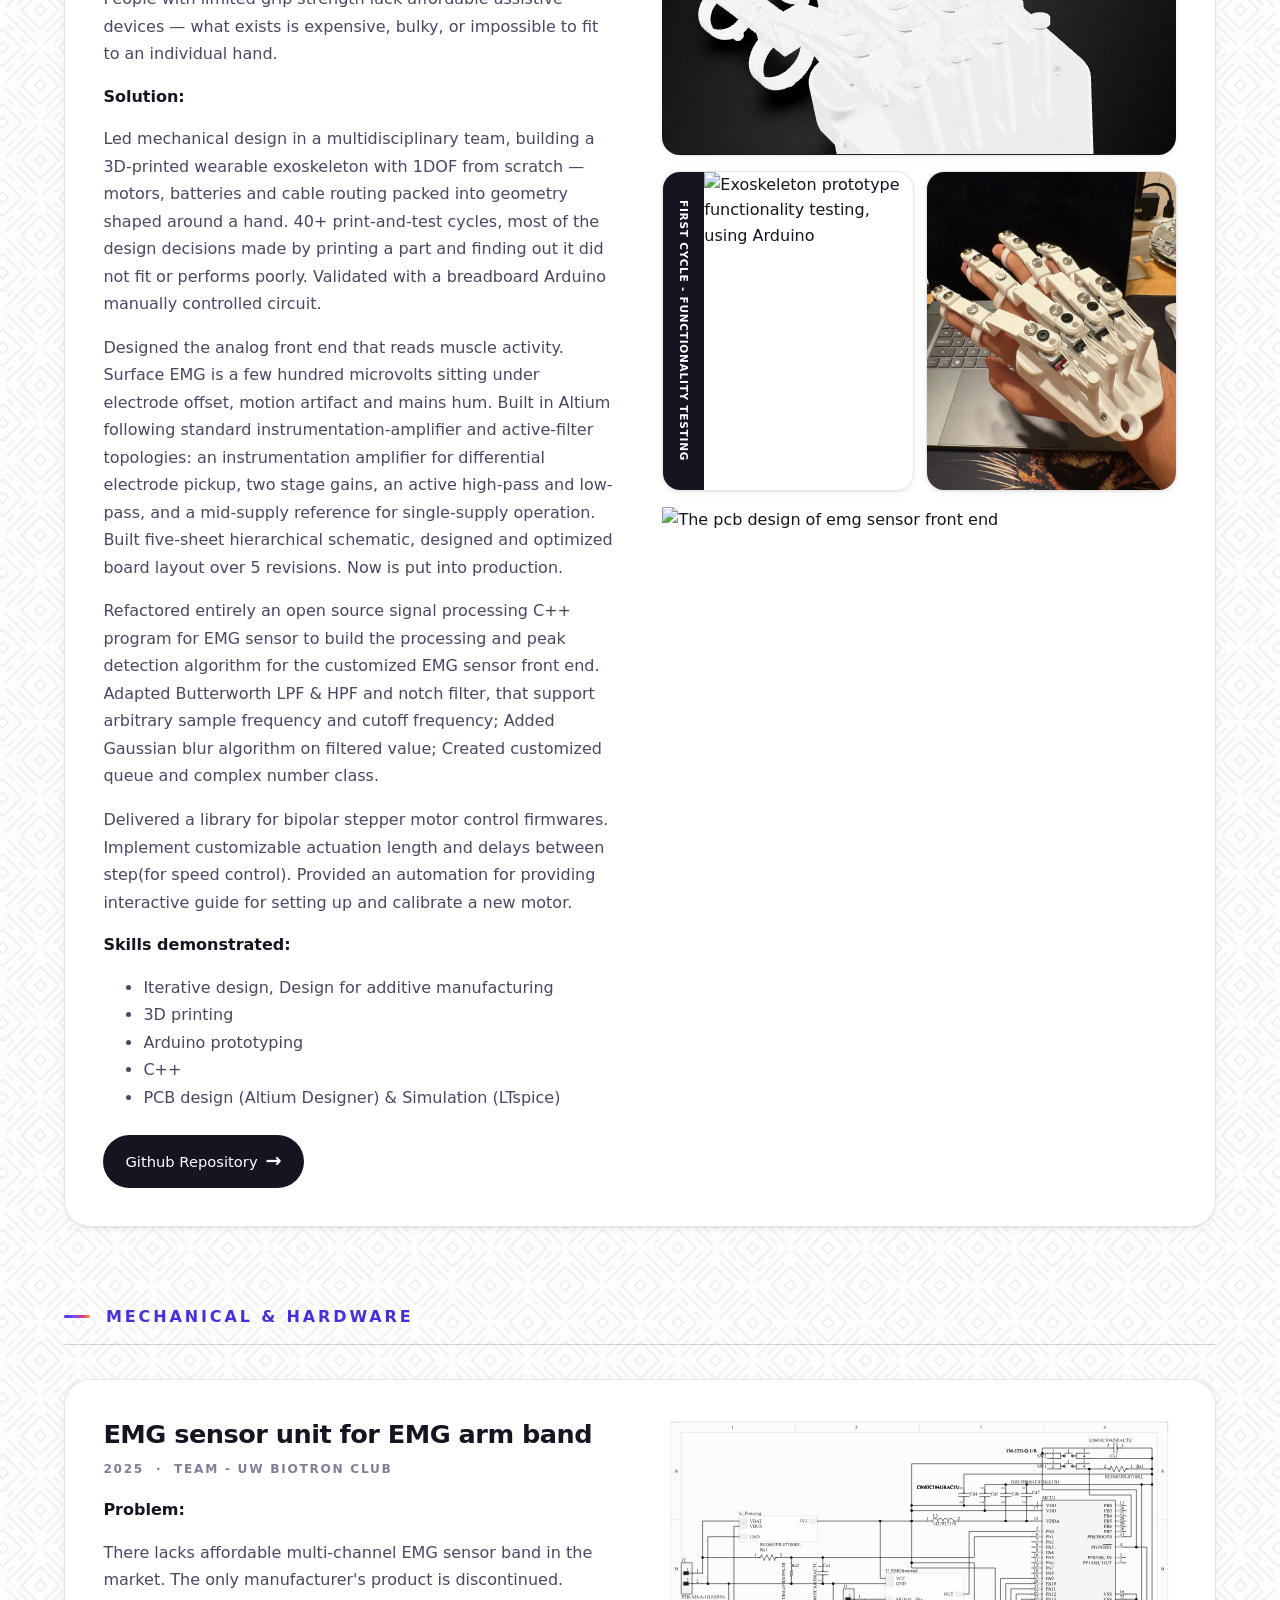
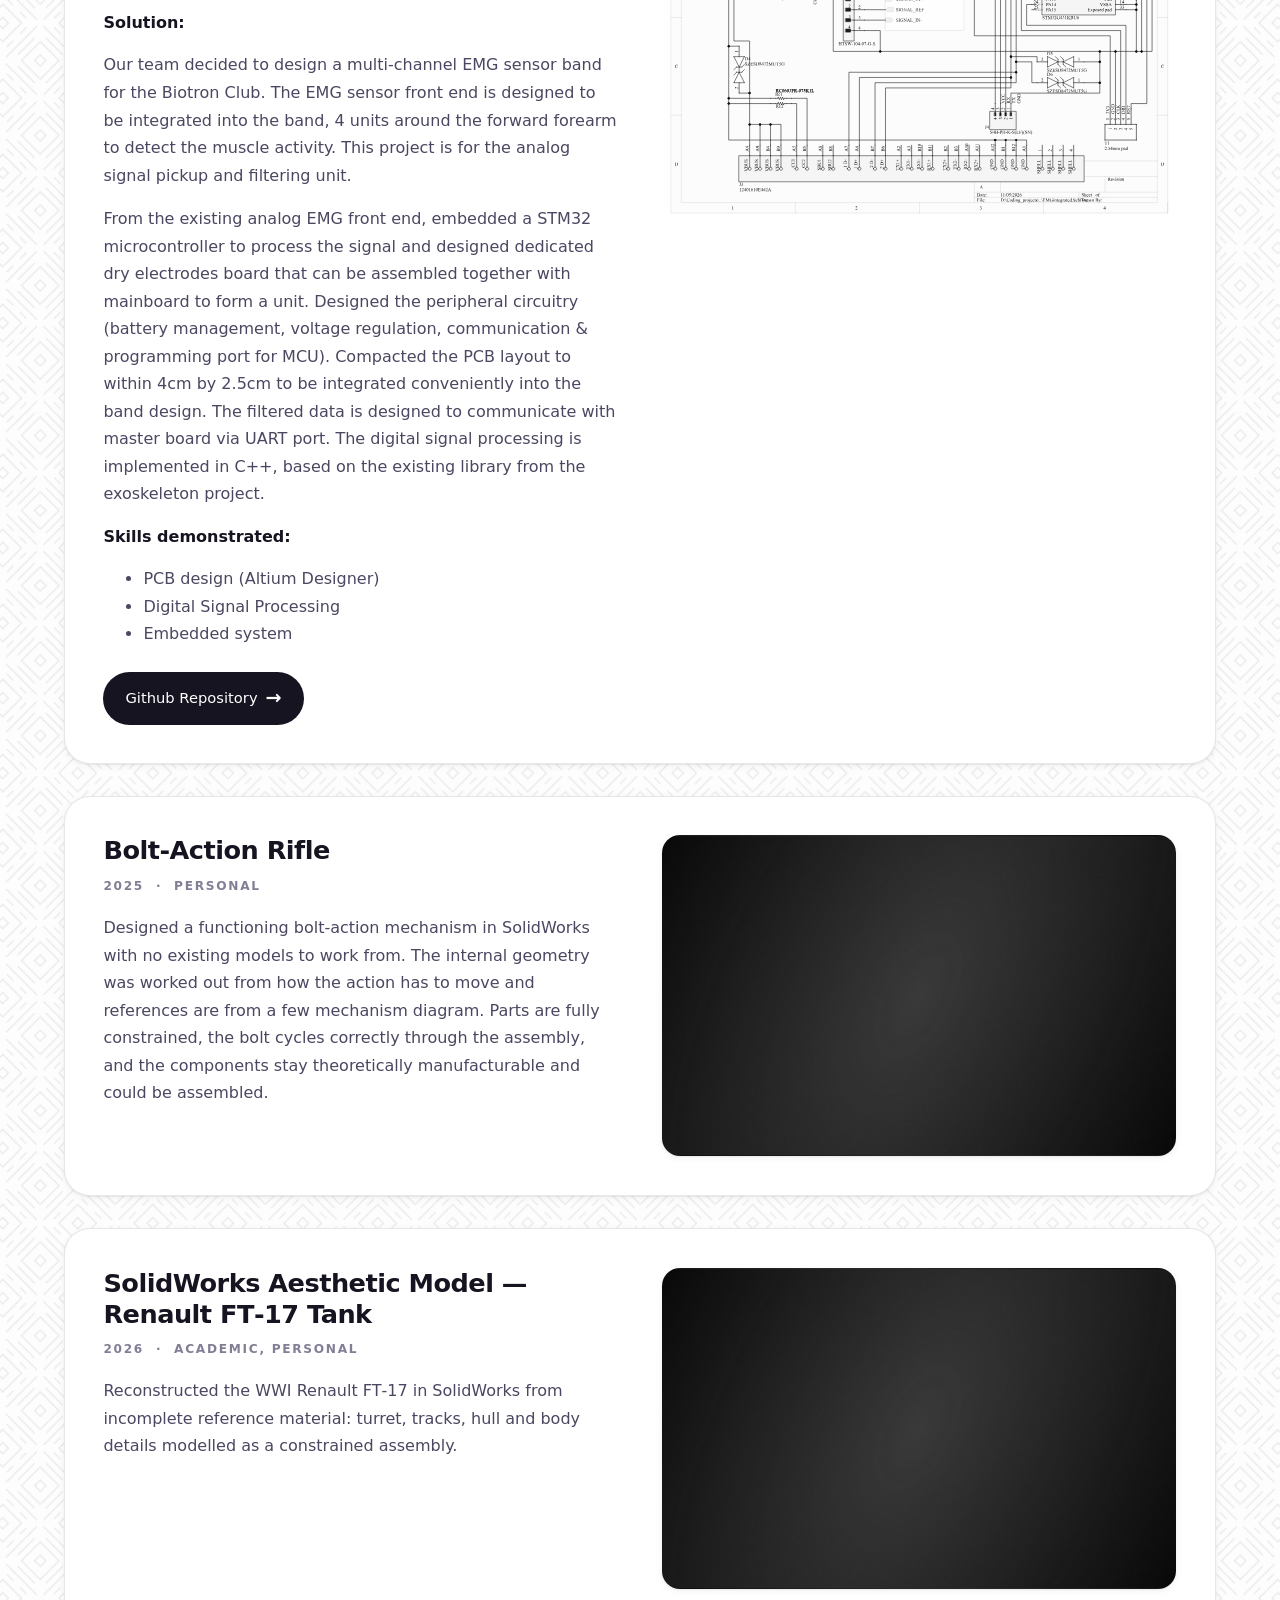
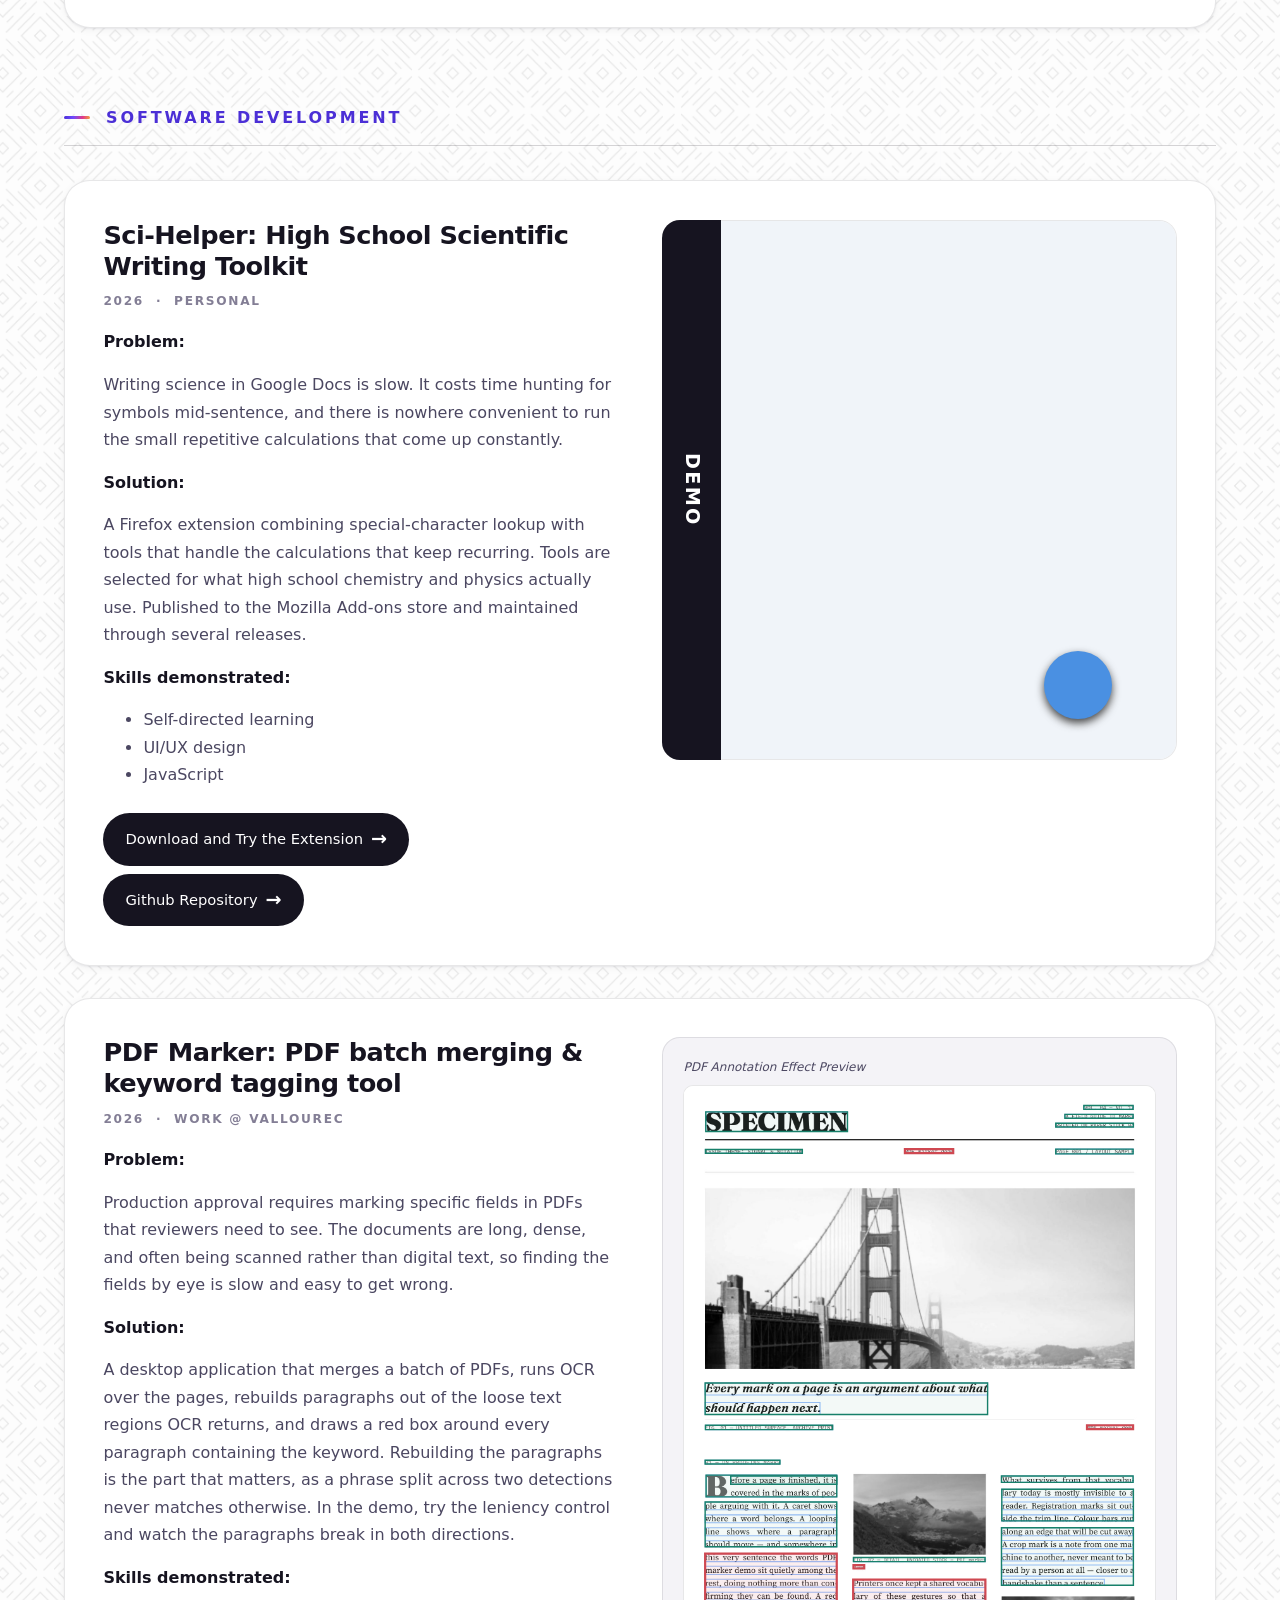
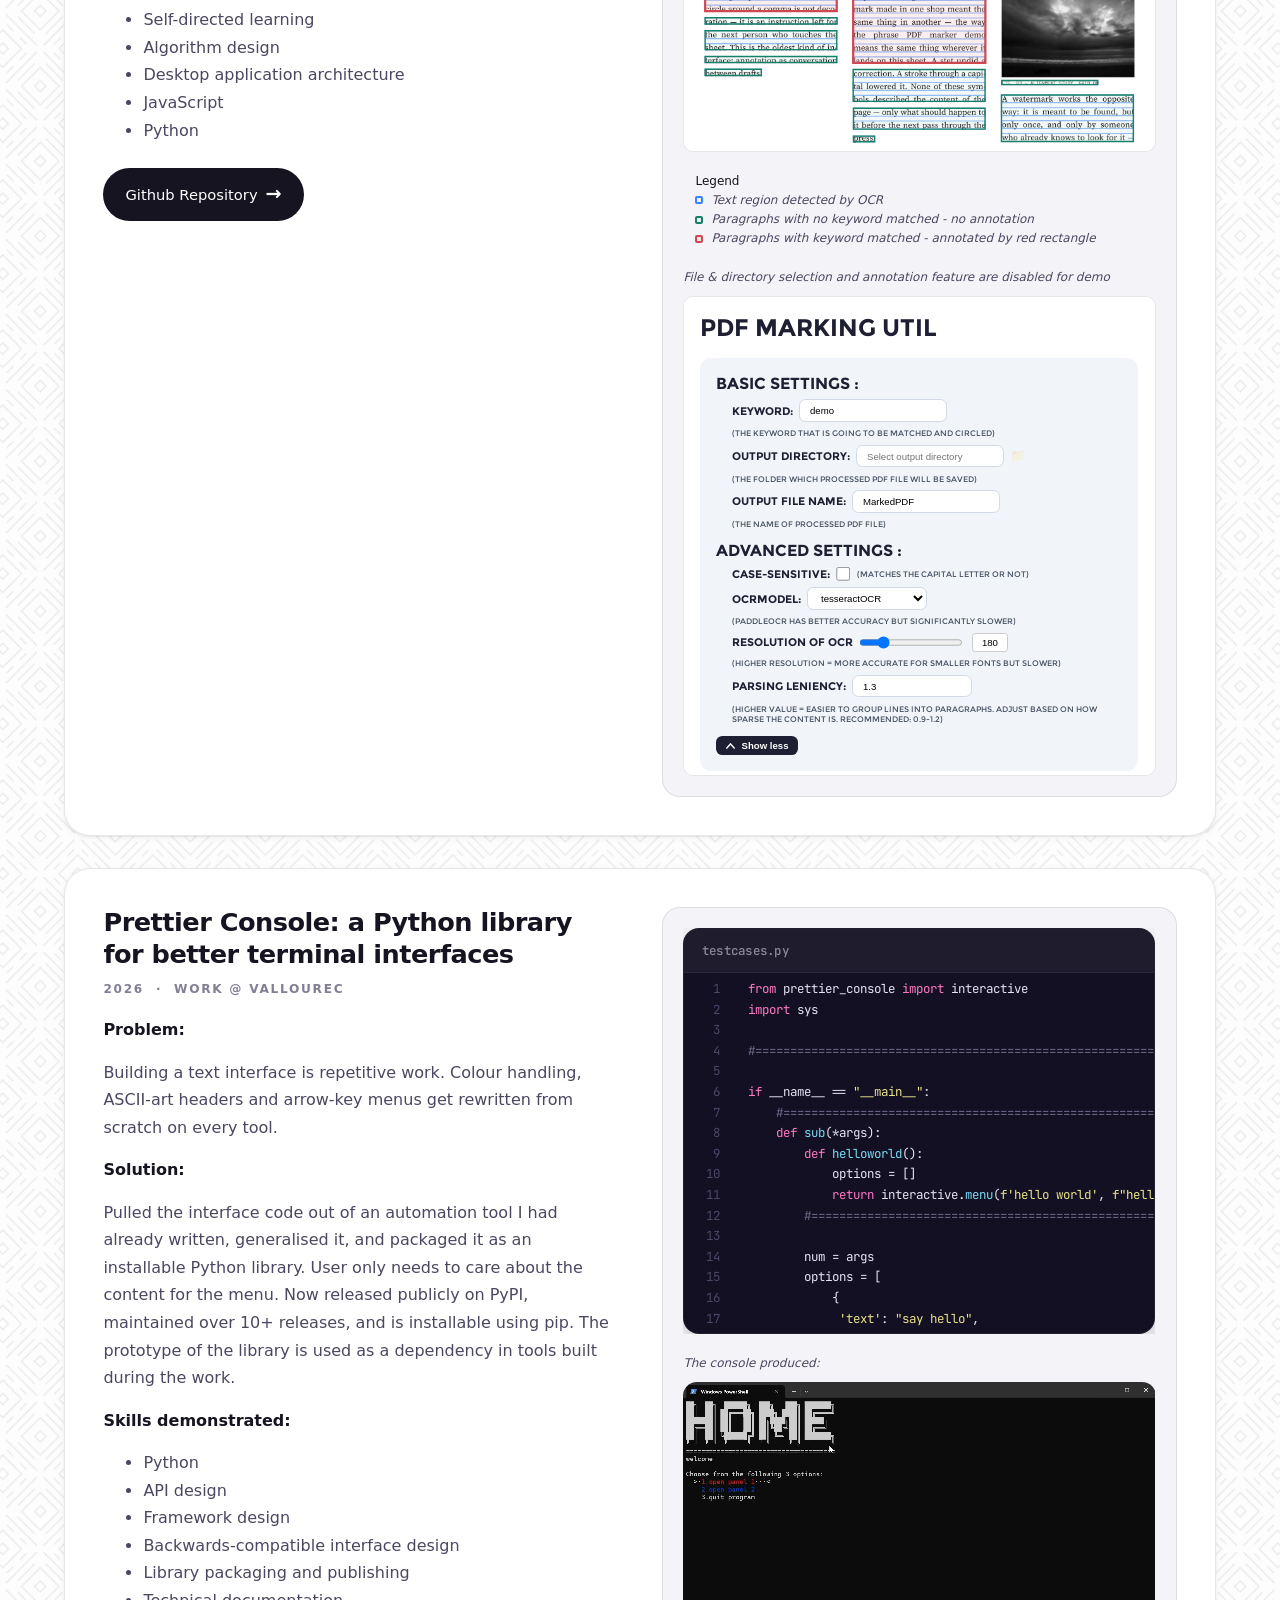
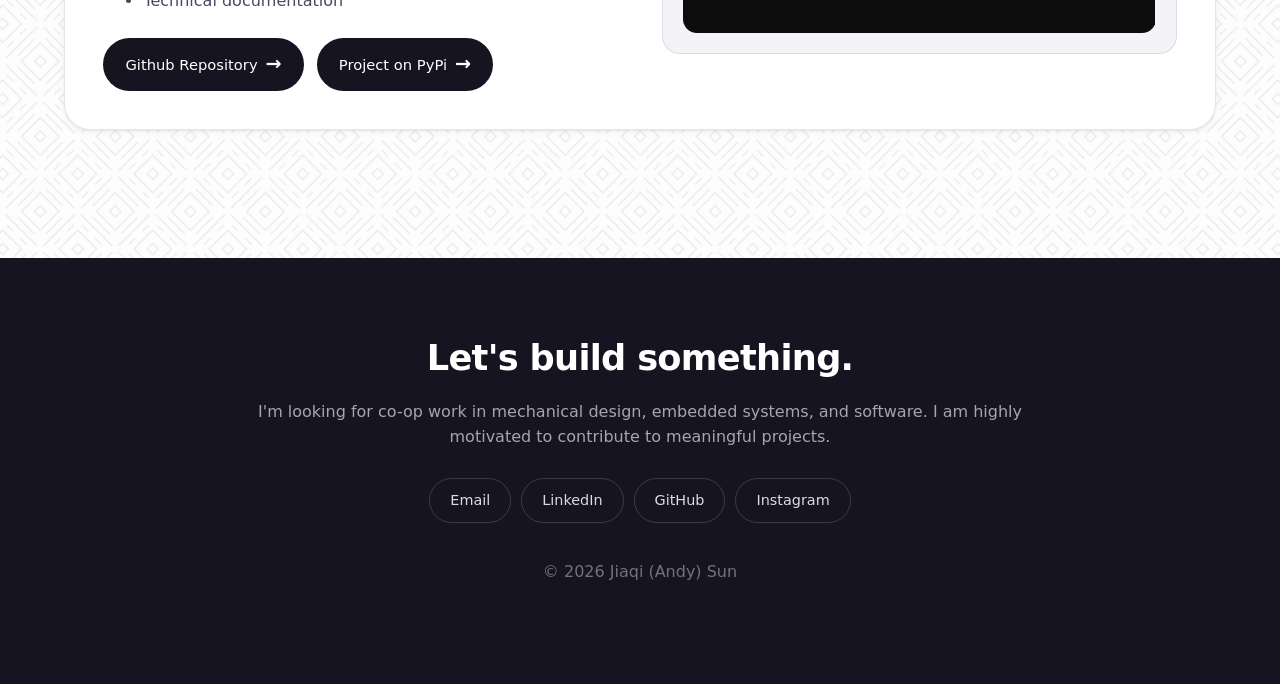
==== commit 7632237c: "1" ====
--- a/index.html
+++ b/index.html
@@ -186,7 +186,7 @@
                         that can be assembled together with mainboard to form a unit. Designed the peripheral circuitry (battery management, voltage regulation, communication &amp; programming port for MCU).
                         Compacted the PCB layout to within 4cm by 2.5cm to be integrated conveniently into the band design. 
                         The filtered data is designed to communicate with master board via UART port.
-                        The digital signal processing is implemented in C++, using the existing library from the exoskeleton project.
+                        The digital signal processing is implemented in C++, based on the existing library from the exoskeleton project.
                     </p>
 
                     <strong>Skills demonstrated:</strong>
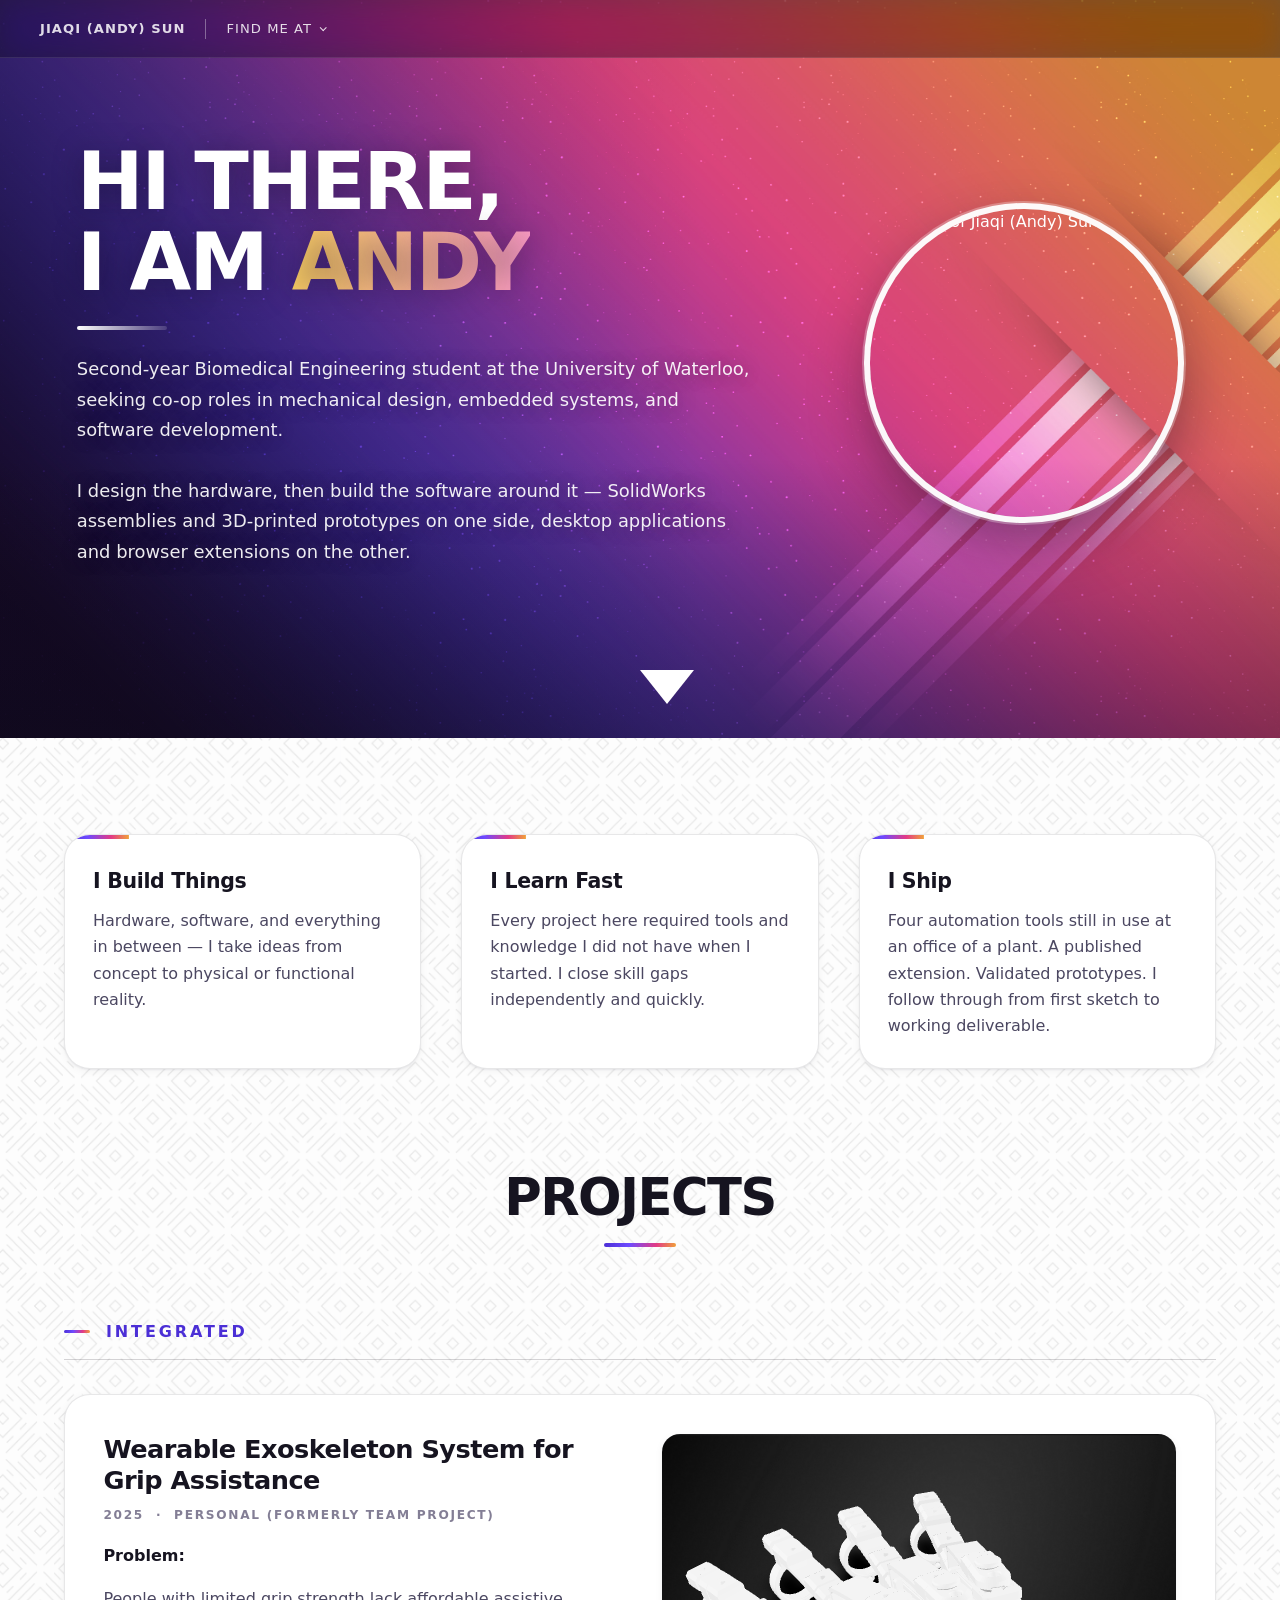
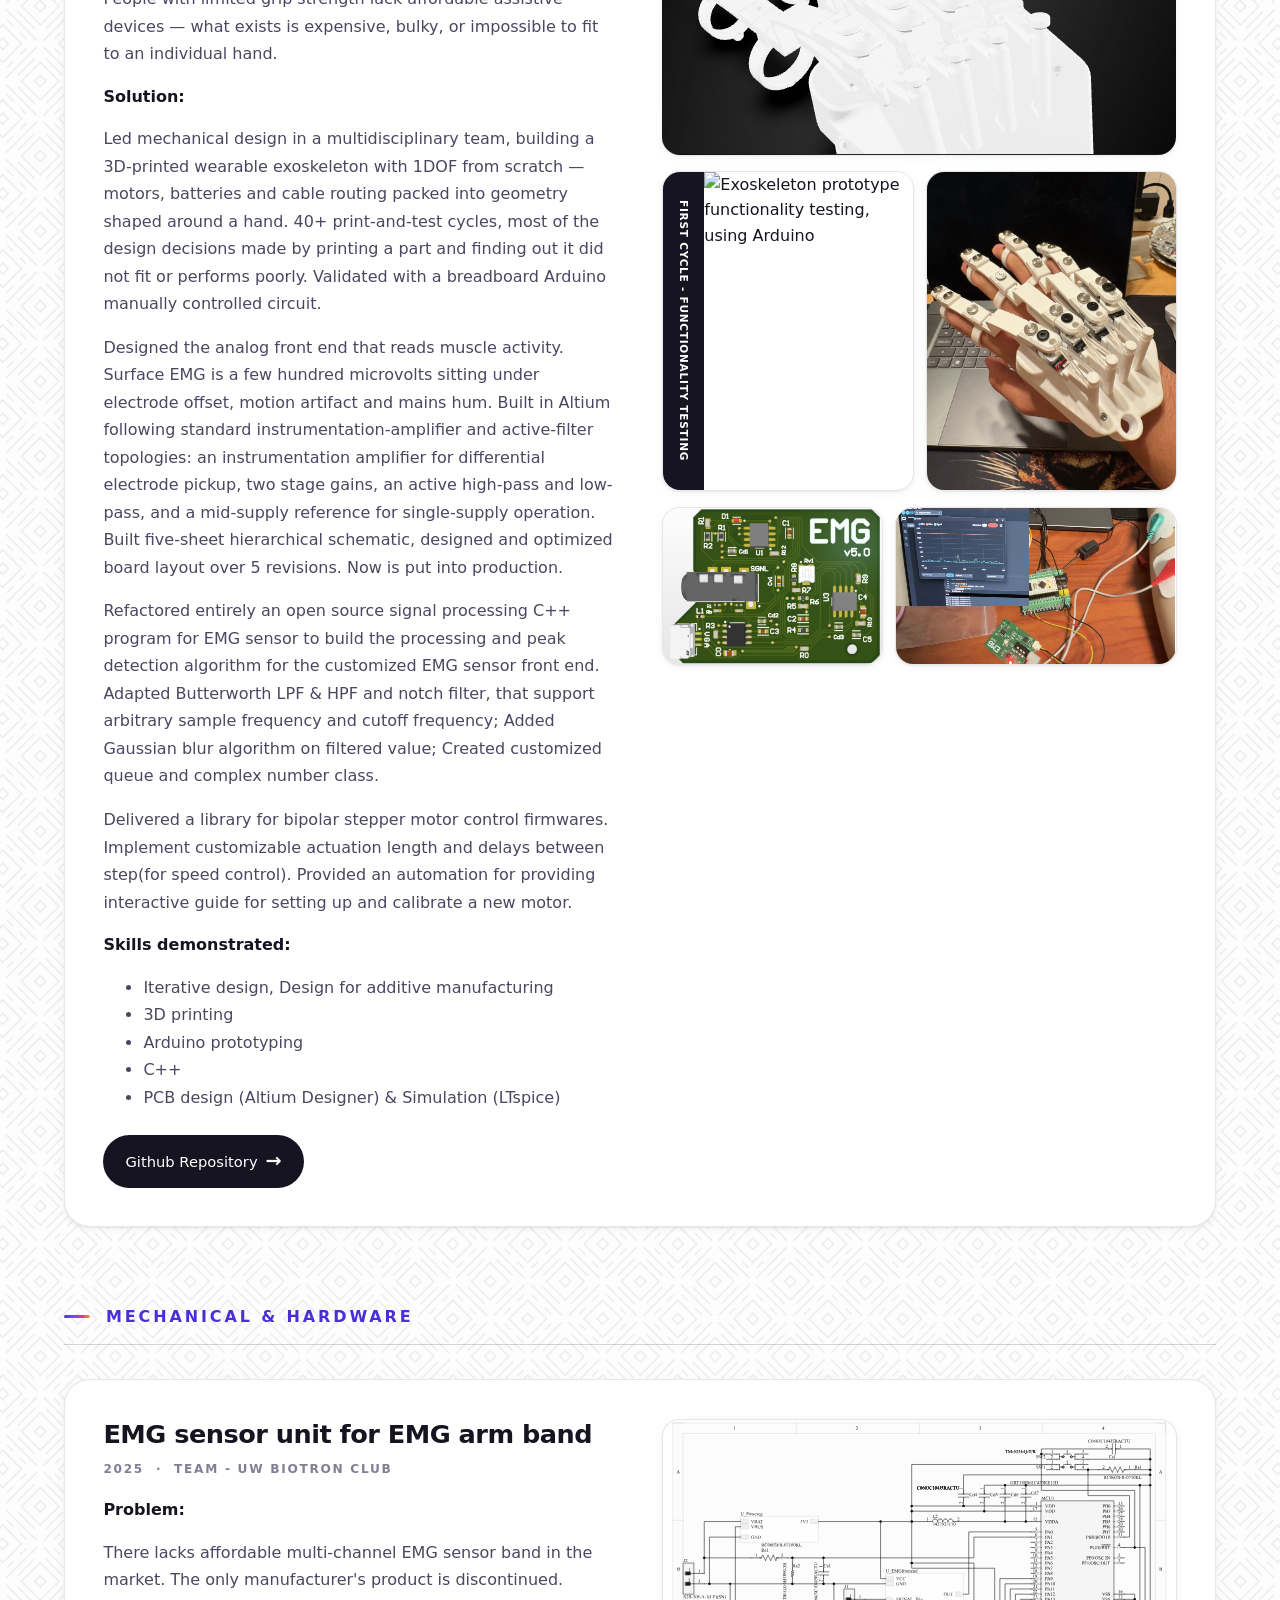
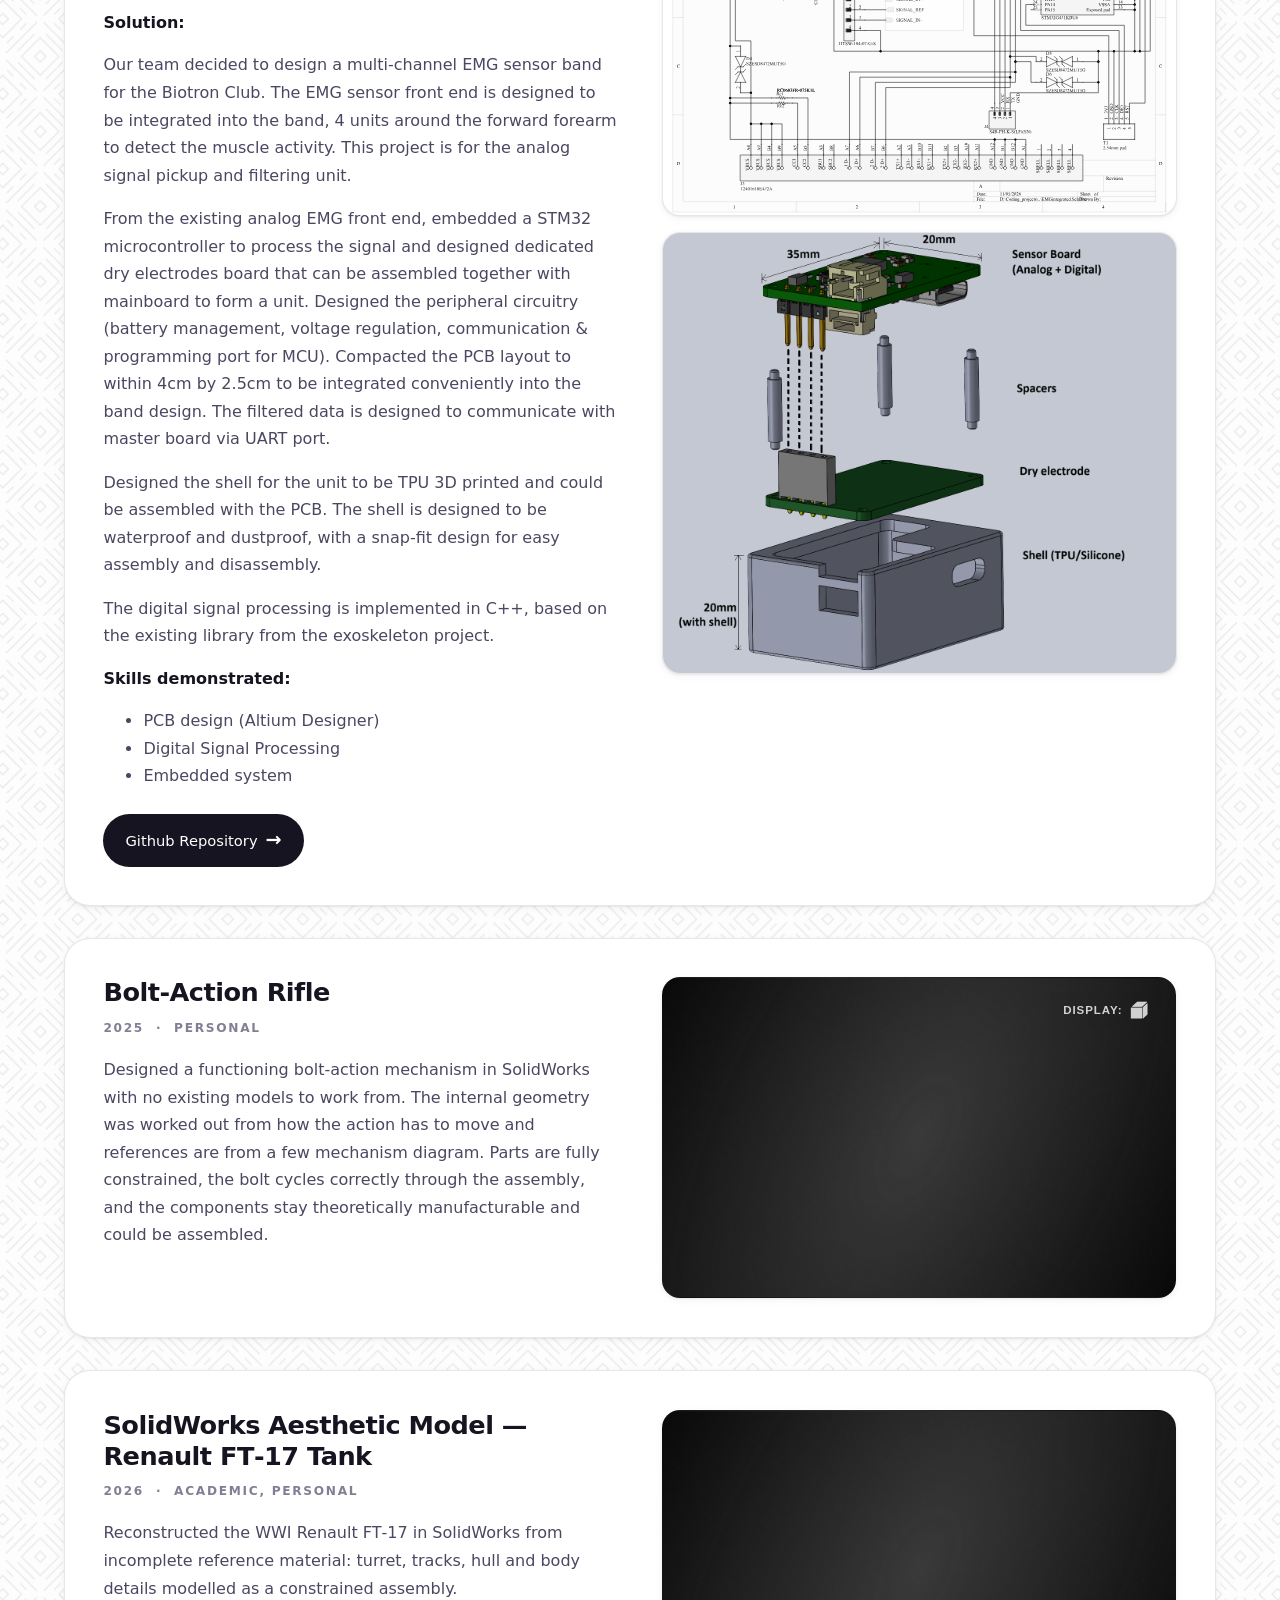
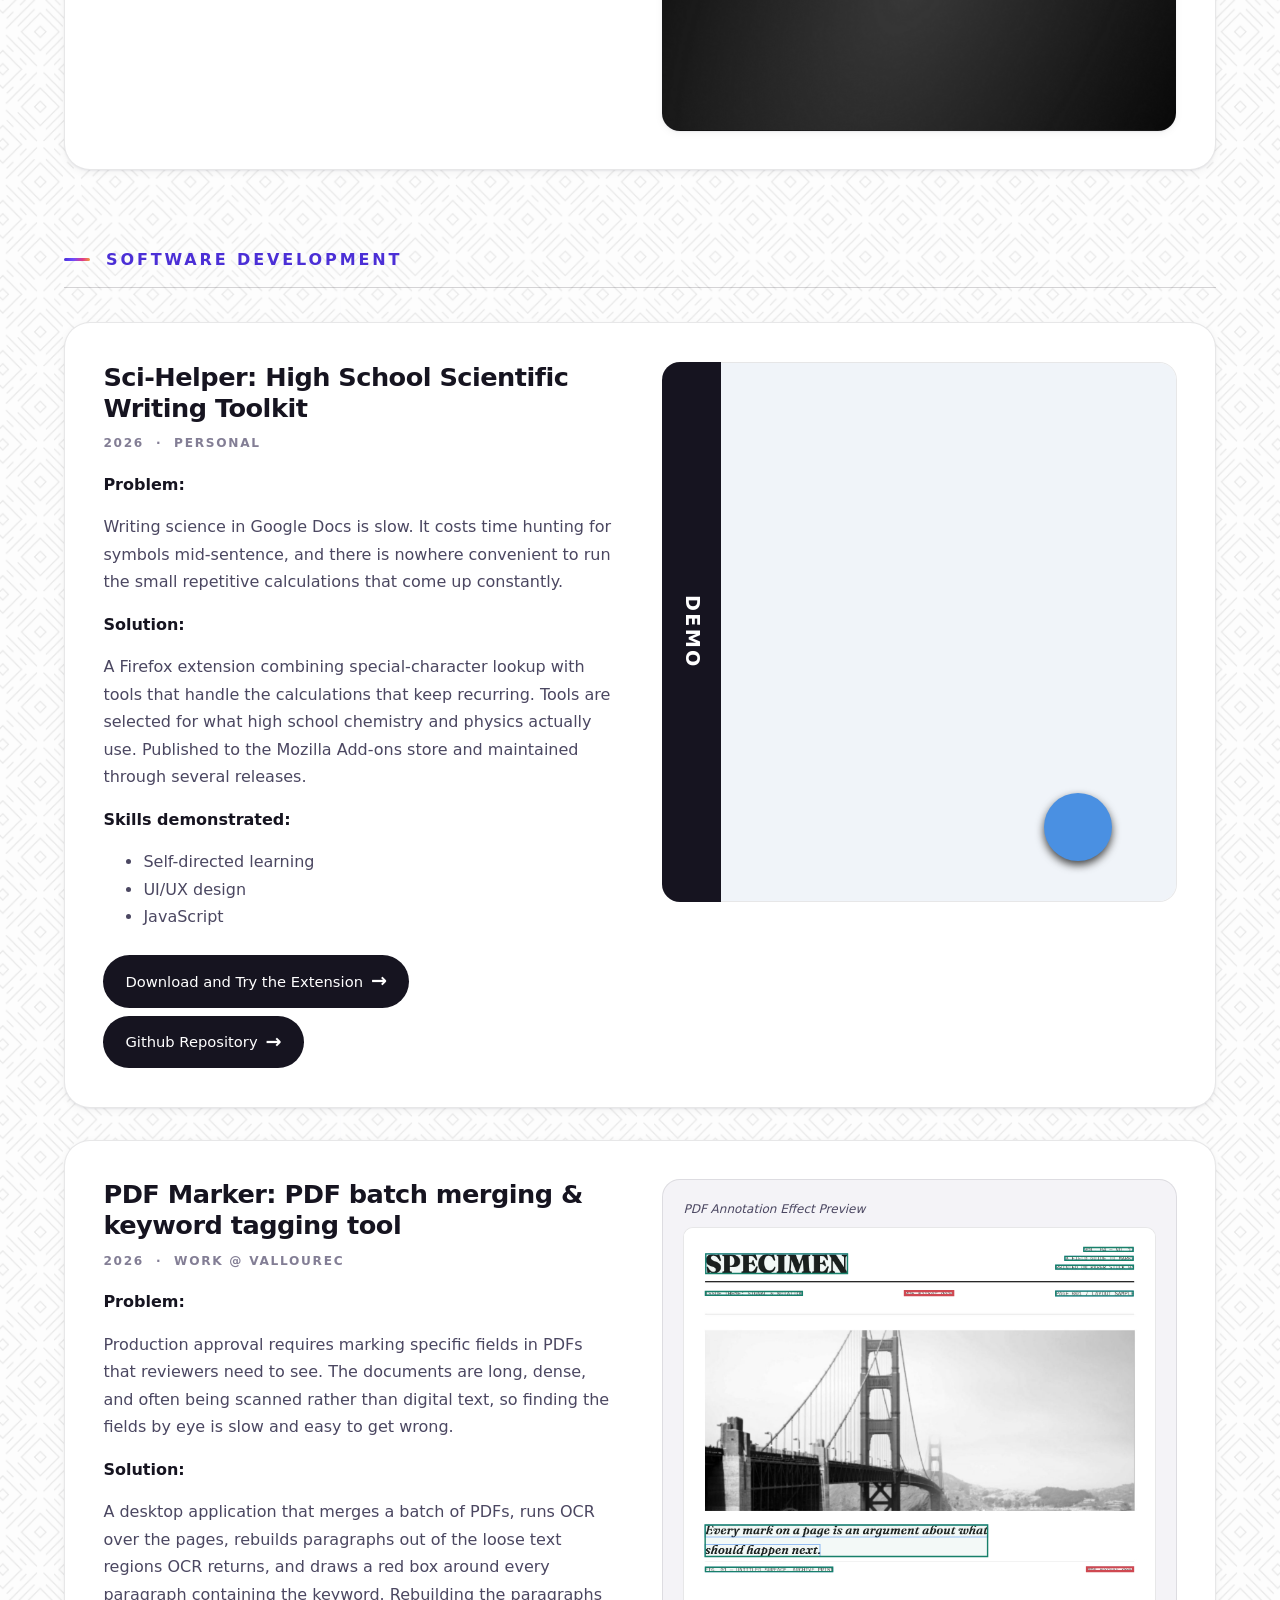
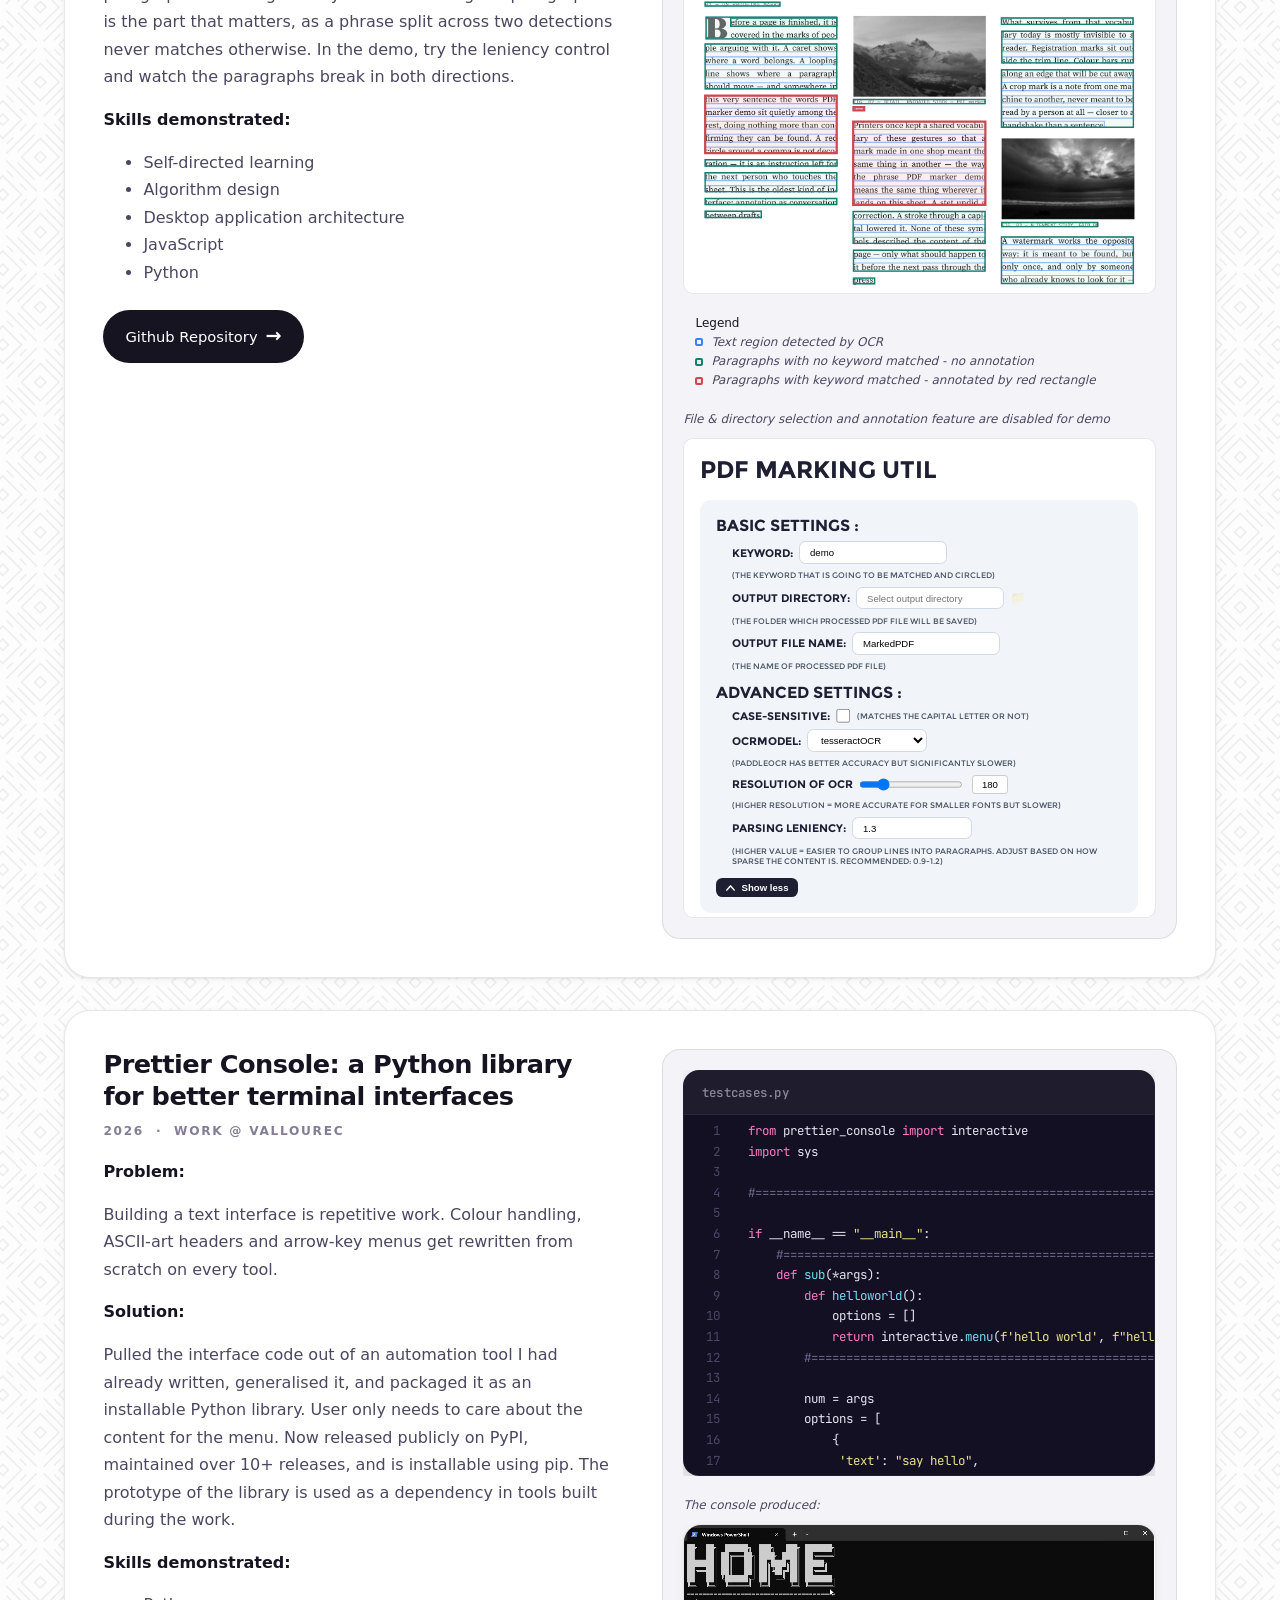
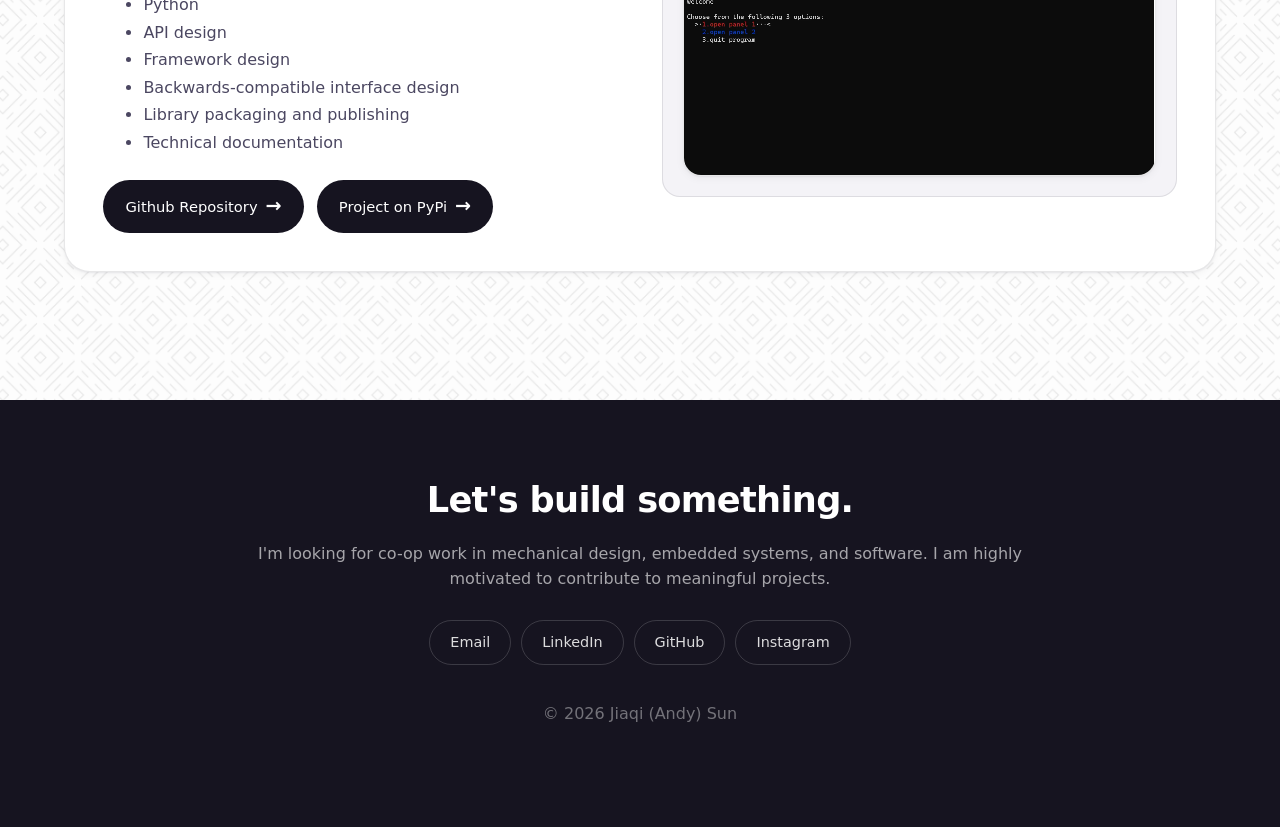
==== commit e65e2cb7: "updates on demo" ====
--- a/index.html
+++ b/index.html
@@ -157,10 +157,14 @@
                     </div>
                     <div id ="sensor-showcase">
                         <img
-                            src="asset/images/EMGfront end.png"
+                            src="asset/images/EMGfrontend.png"
                             id="emg-image"
-                            alt="The pcb design of emg sensor front end"
-                        ></img>
+                            class="media-frame"
+                            alt="The pcb design of emg sensor front end">
+                        <video id="emg-video" class="media-frame" autoplay loop muted playsinline>
+                            <source src="asset/images/EMGfrontend_demo.webm" type="video/webm">
+                            <p>Your browser does not support the video tag.</p>
+                        </video>
                     </div>
                 </div>
             </div>
@@ -186,6 +190,12 @@
                         that can be assembled together with mainboard to form a unit. Designed the peripheral circuitry (battery management, voltage regulation, communication &amp; programming port for MCU).
                         Compacted the PCB layout to within 4cm by 2.5cm to be integrated conveniently into the band design. 
                         The filtered data is designed to communicate with master board via UART port.
+                    </p>
+                    <p>
+                        Designed the shell for the unit to be TPU 3D printed and could be assembled with the PCB. The shell is designed to be 
+                        waterproof and dustproof, with a snap-fit design for easy assembly and disassembly.
+                    </p>
+                    <p>
                         The digital signal processing is implemented in C++, based on the existing library from the exoskeleton project.
                     </p>
 
@@ -203,8 +213,14 @@
                     <div id="integrated_sensor-showcase">
                         <img
                             src="asset/images/integrated_schematics.svg"
-                            alt="The schematic of the integrated EMG sensor unit"
-                        ></img>
+                            id="integrated-schematic"
+                            class="media-frame"
+                            alt="The schematic of the integrated EMG sensor unit">
+                        <img
+                            src="asset/images/EMGintegrated.png"
+                            id="integrated-pcb"
+                            class="media-frame"
+                            alt="The PCB layout of the integrated EMG sensor unit">
                     </div>
                 </div>
             </div>
@@ -425,7 +441,7 @@
                             Your browser does not support iframes.
                         </iframe>
                         <small>The console produced: </small>
-                        <video autoplay loop muted playsinline width="100%" height="auto" style="border-radius: 14px;">
+                        <video class="media-frame" autoplay loop muted playsinline>
                             <source src="asset/images/prettier_console.webm" type="video/webm" >
                             <p>Your browser does not support the video tag.</p>
                         </video>
--- a/style.css
+++ b/style.css
@@ -675,8 +675,7 @@
     gap: 16px;
 }
 
-#prototype-showcase,
-#sensor-showcase {
+#prototype-showcase {
     display: flex;
     flex-direction: row;
     align-items: stretch;
@@ -686,6 +685,45 @@
     max-width: 560px;
     height: clamp(220px, 26vw, 320px);
 }
+
+/* Shared frame for still images and videos so every piece of media
+   gets the same corner radius, hairline border and shadow */
+.media-frame {
+    display: block;
+    width: 100%;
+    height: auto;
+    border-radius: var(--radius);
+    border: 1px solid var(--line);
+    box-shadow: var(--shadow-sm);
+    background: var(--surface);
+    overflow: hidden;
+}
+
+/* Front-end PCB + demo video: columns are weighted by each item's aspect
+   ratio, so both render at the same height without cropping */
+#sensor-showcase {
+    display: grid;
+    grid-template-columns: 1.395fr 1.778fr;
+    gap: 12px;
+    width: 100%;
+    max-width: 560px;
+}
+
+#emg-image { aspect-ratio: 1416 / 1015; object-fit: cover; }
+#emg-video { aspect-ratio: 16 / 9;       object-fit: cover; }
+
+/* Integrated unit: schematic over PCB render, stacked full width so the
+   schematic stays legible */
+#integrated_sensor-showcase {
+    display: flex;
+    flex-direction: column;
+    gap: 16px;
+    width: 100%;
+    max-width: 560px;
+}
+
+#integrated-schematic { aspect-ratio: 792 / 612;   object-fit: contain; }
+#integrated-pcb       { aspect-ratio: 1312 / 1128; object-fit: cover; }
 
 #prototype-testing {
     flex: 1 1 0;
@@ -875,7 +913,9 @@
     }
 
     /* track .media-window so the showcase stays flush with the viewer above */
-    #prototype-showcase {
+    #prototype-showcase,
+    #sensor-showcase,
+    #integrated_sensor-showcase {
         max-width: none;
     }
 }
@@ -937,6 +977,11 @@
         height: 260px;
     }
 
+    /* Side by side the pair drops to ~100px tall; stack instead */
+    #sensor-showcase {
+        grid-template-columns: 1fr;
+    }
+
     .nametag {
         max-width: 42vw;
         overflow: hidden;
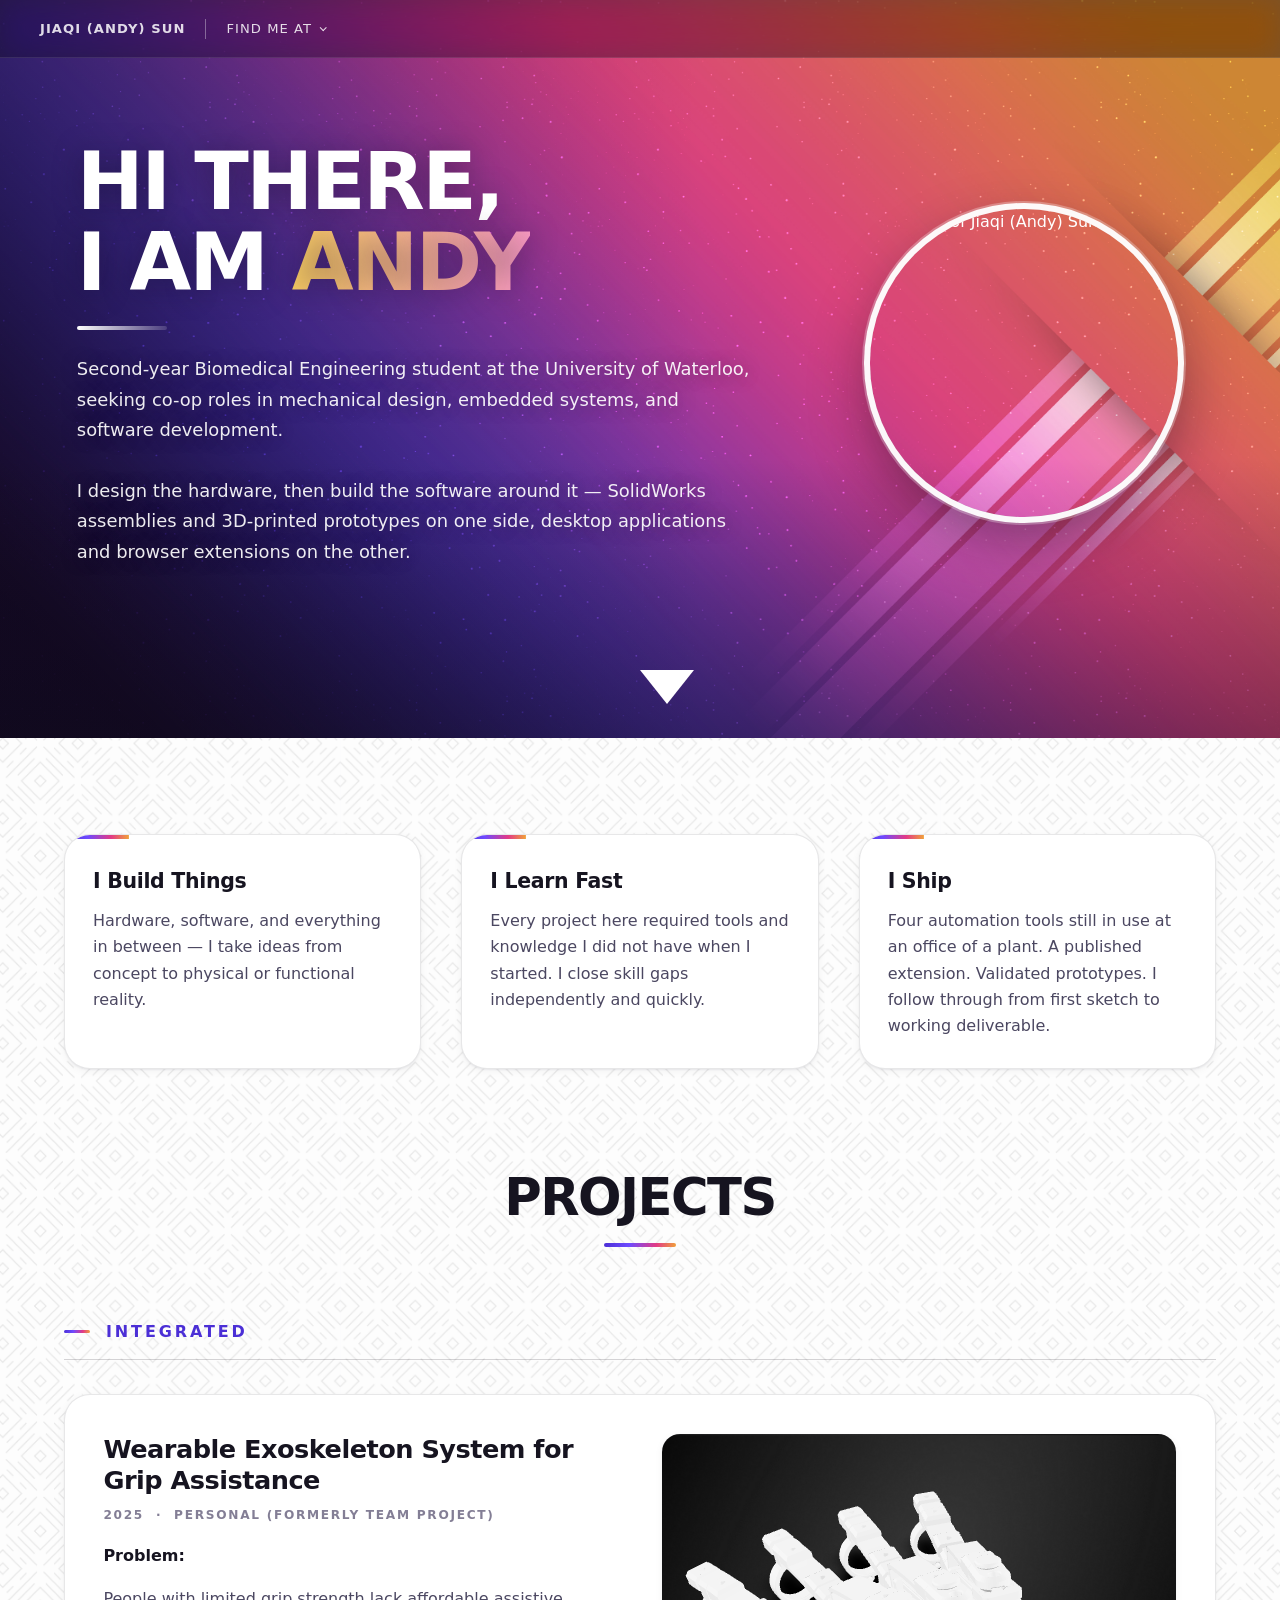
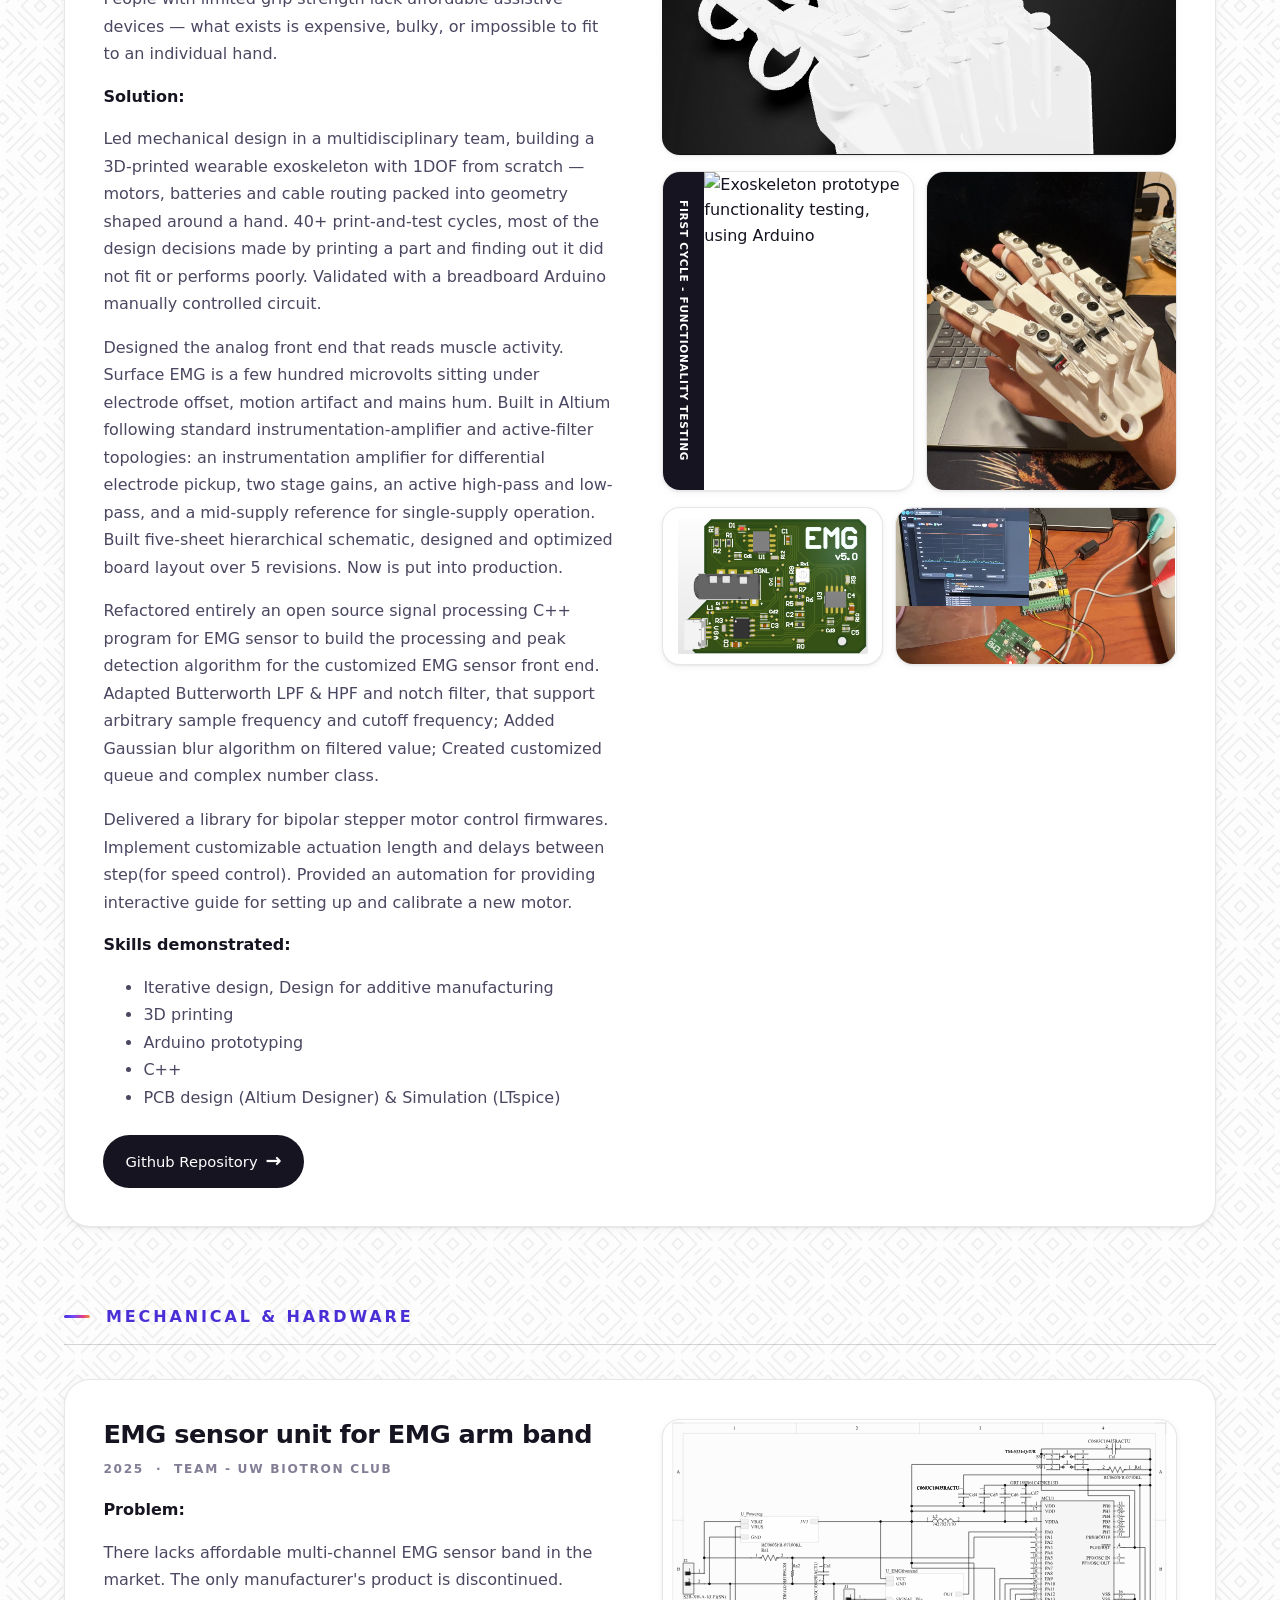
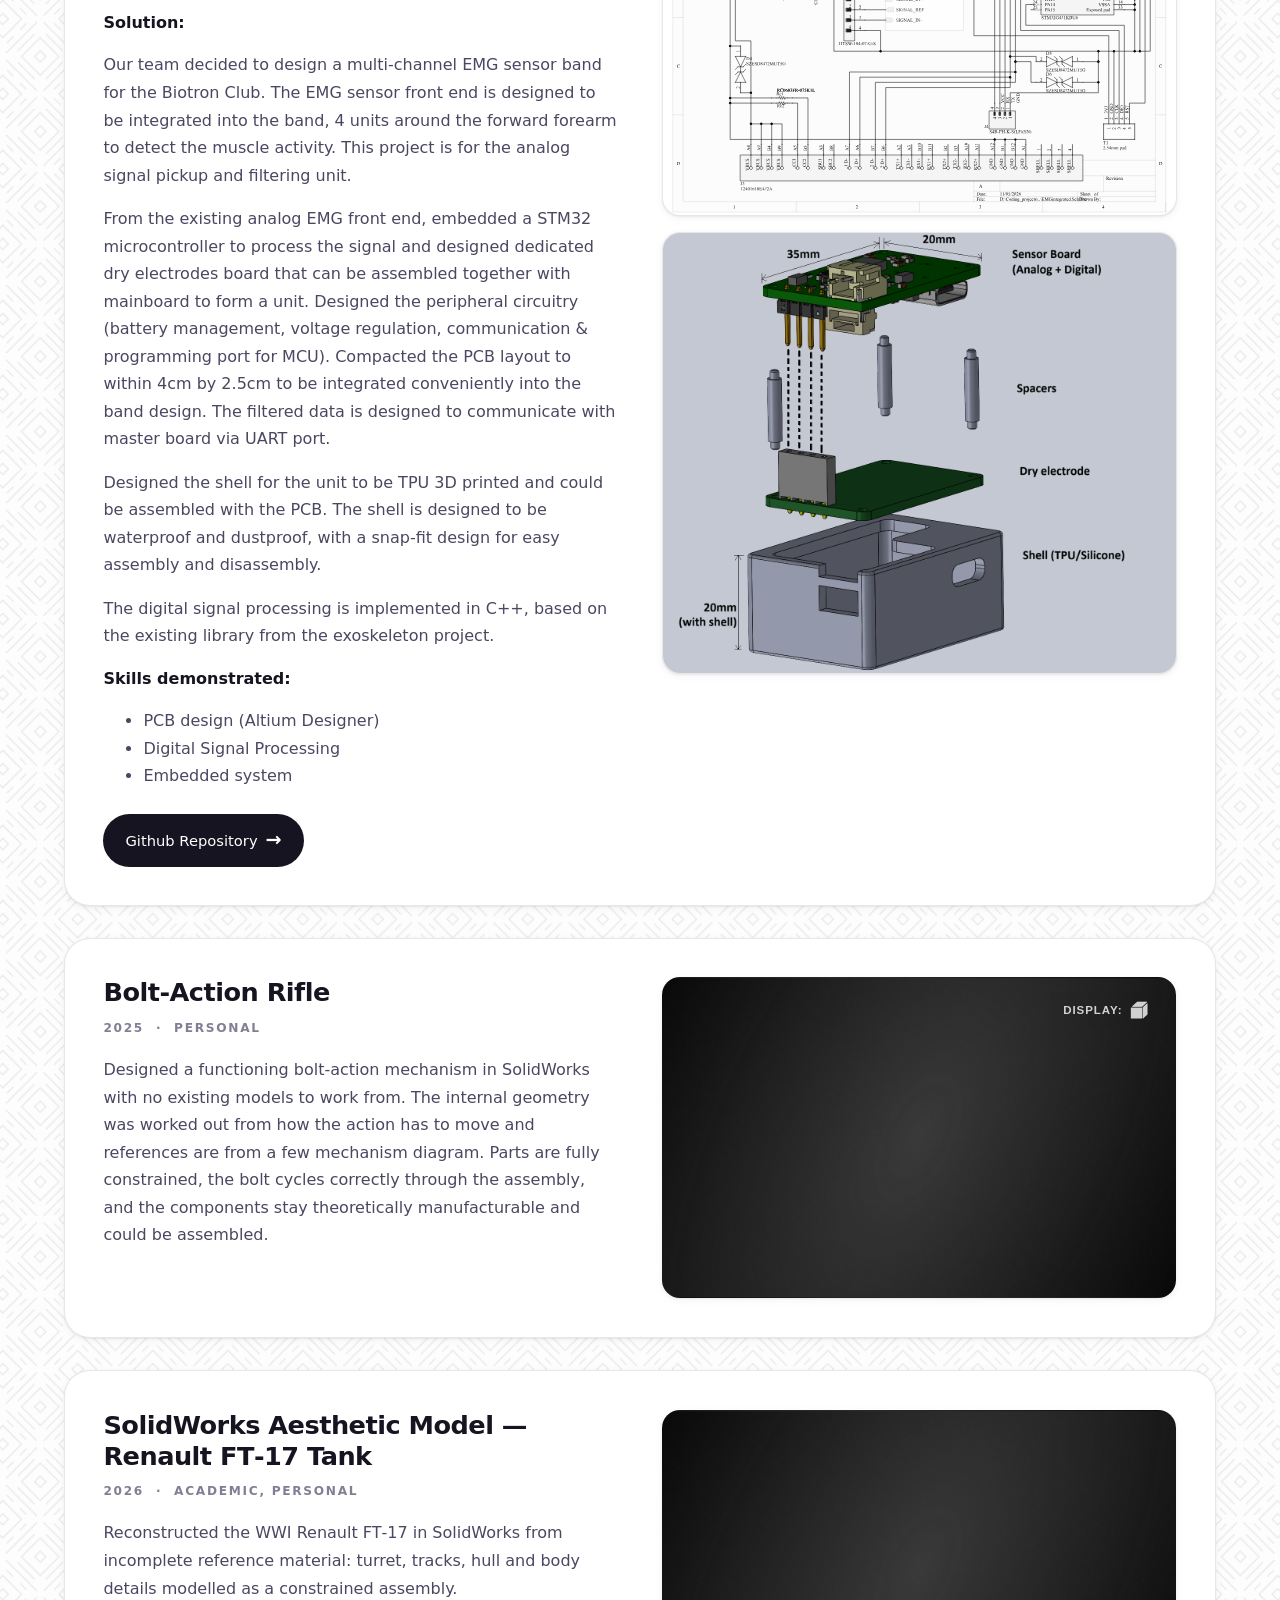
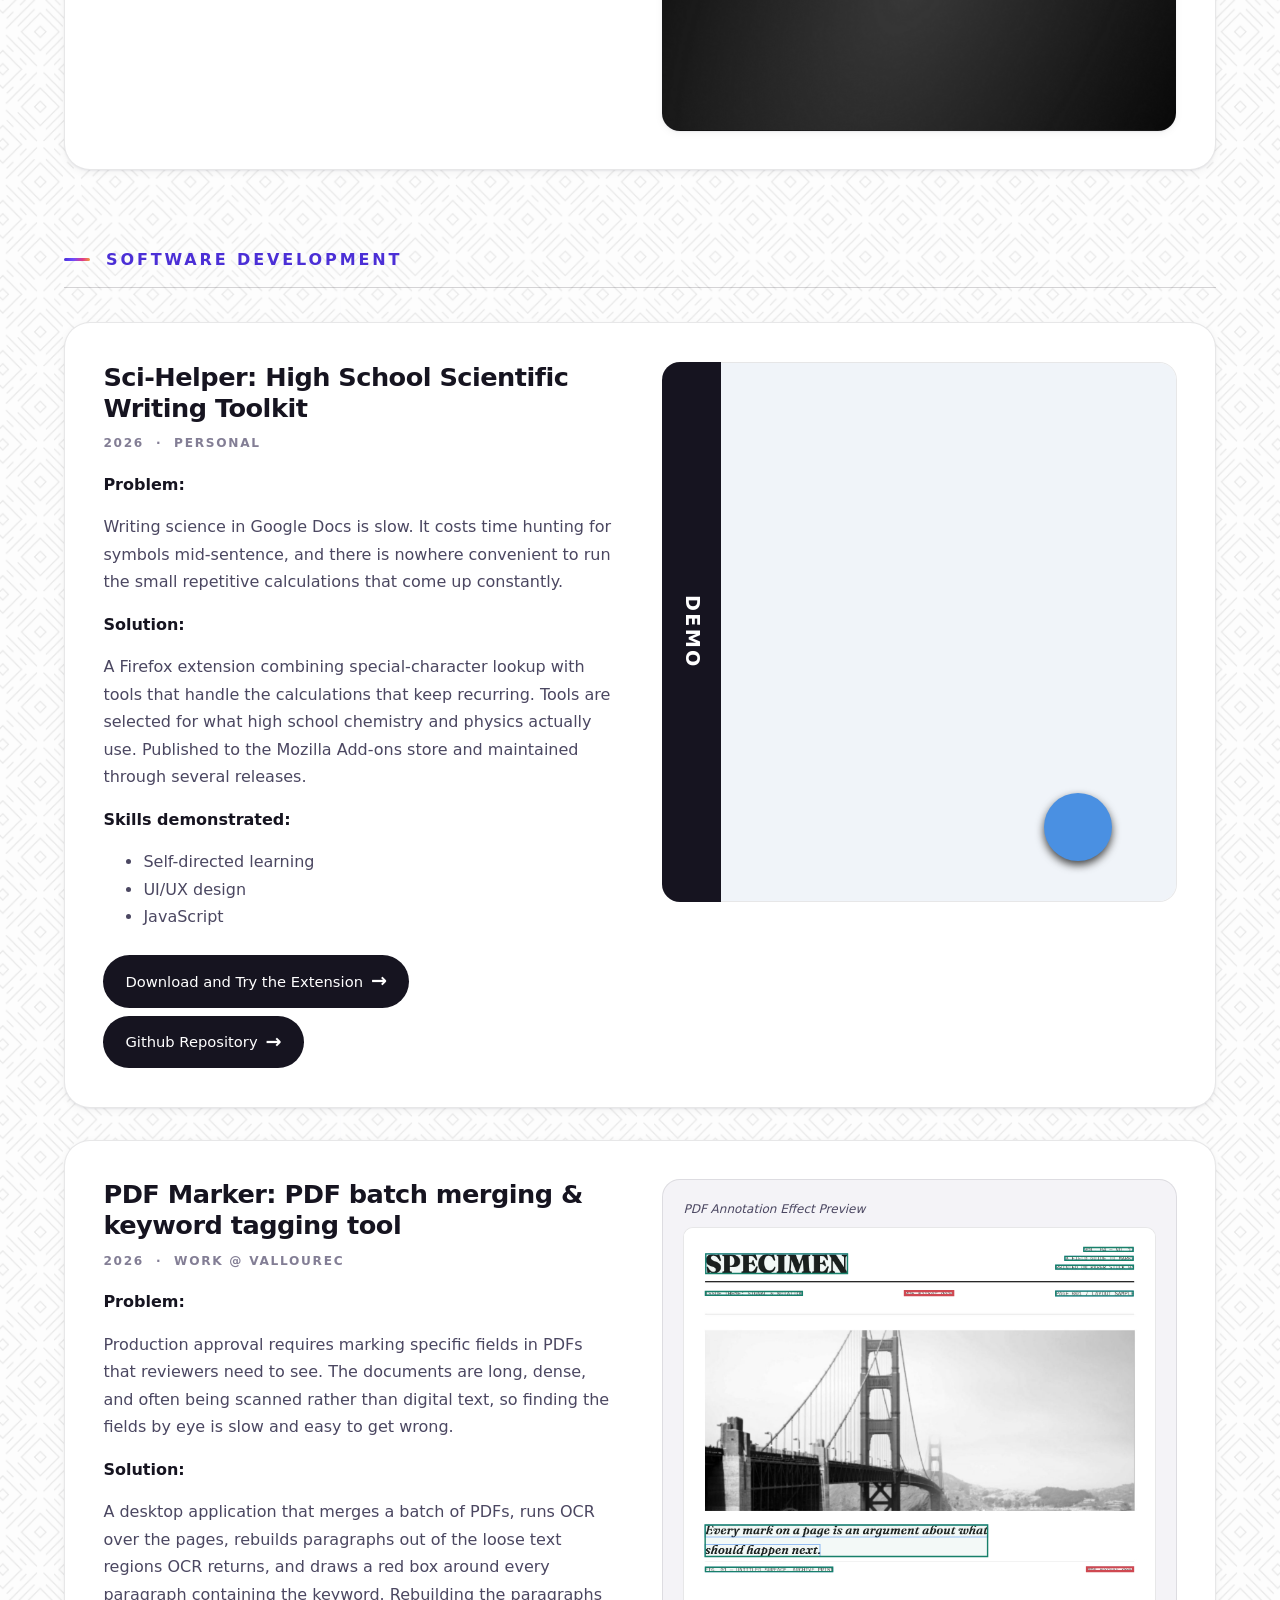
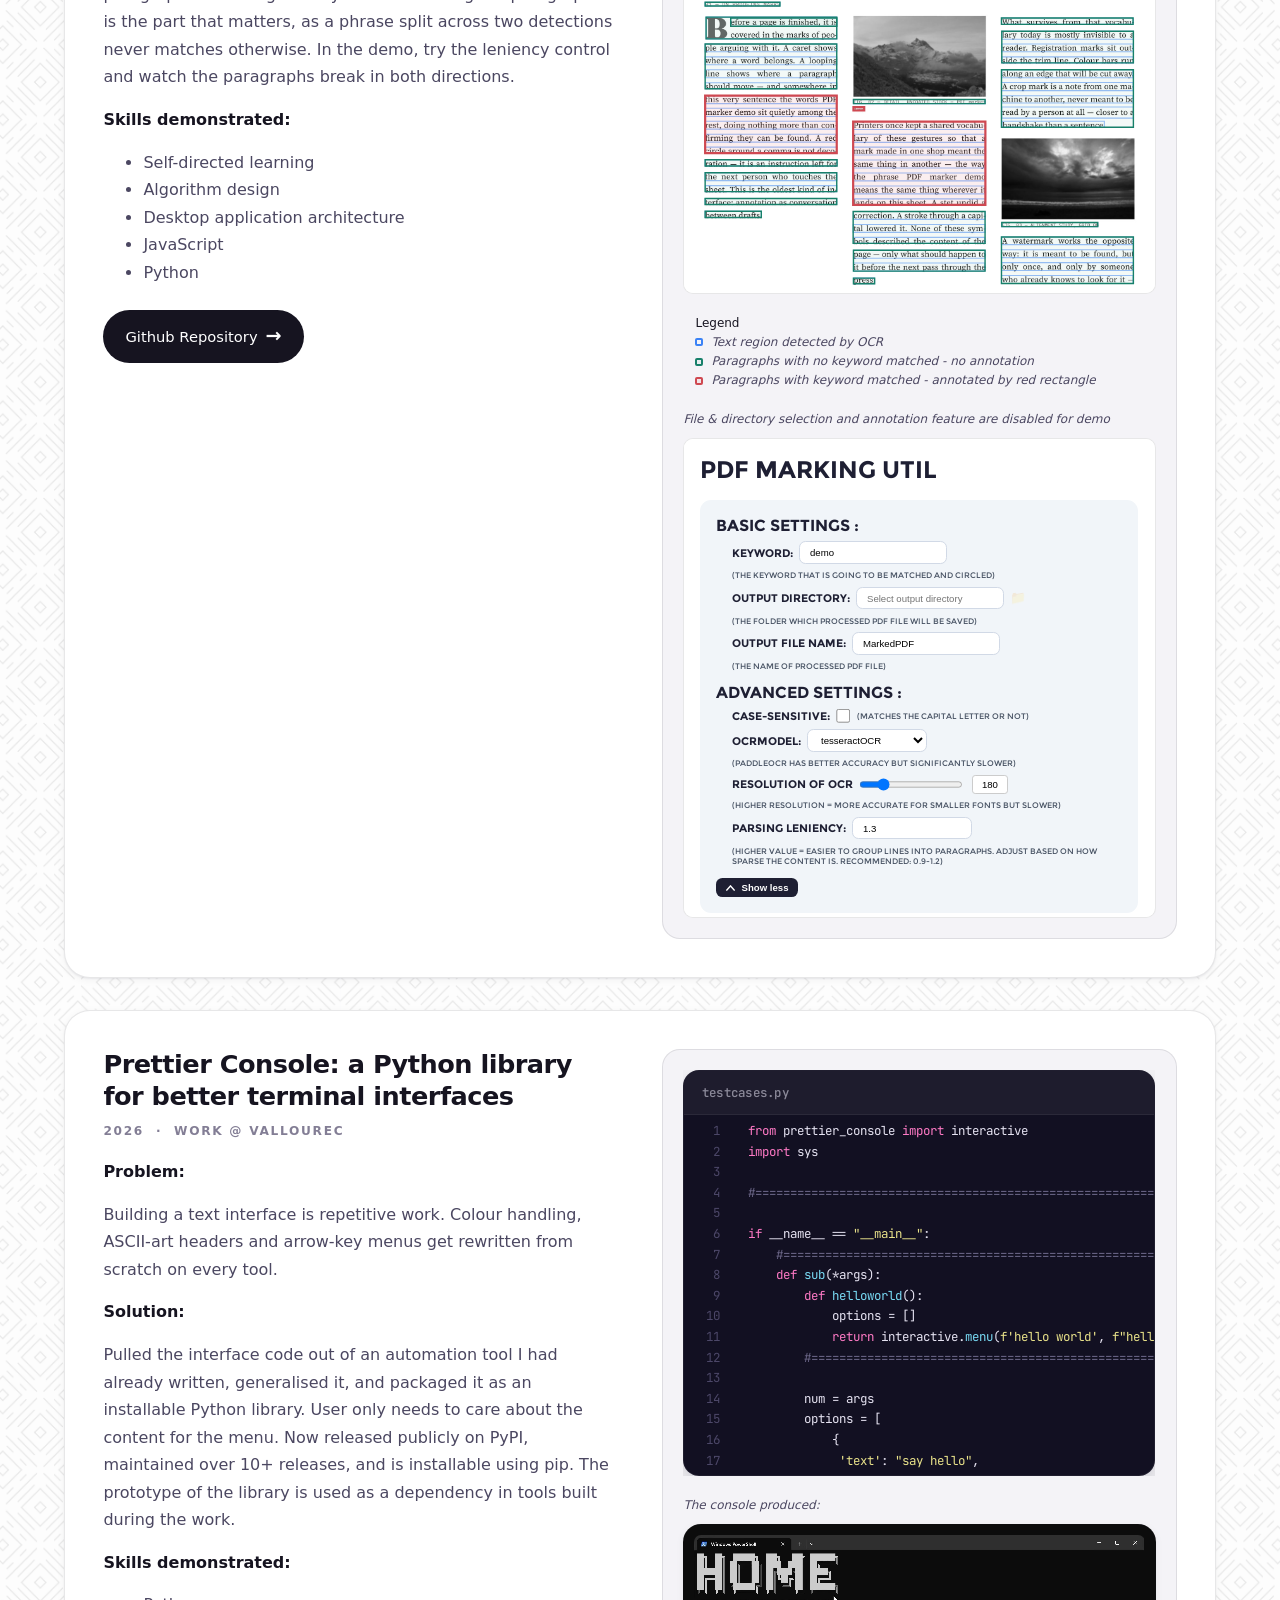
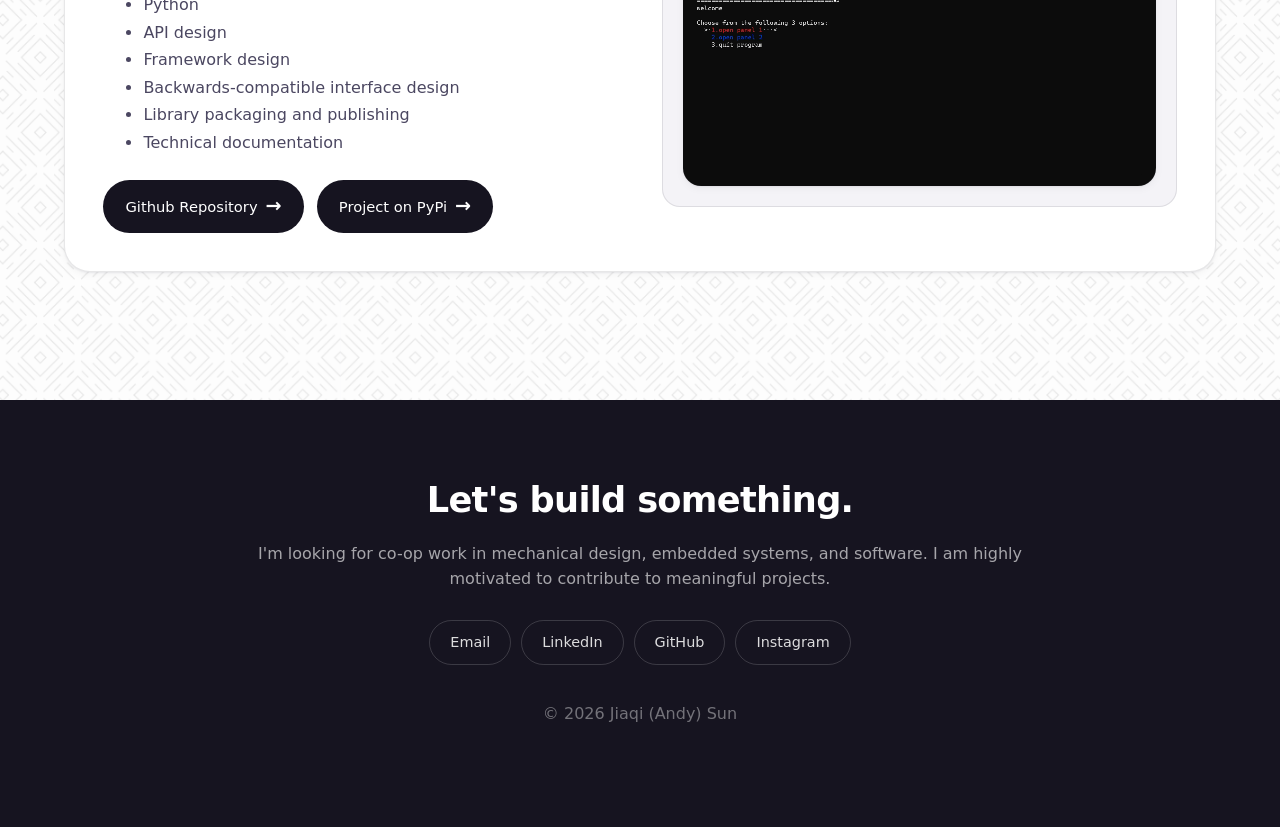
==== commit 7a5366a6: "fix" ====
--- a/index.html
+++ b/index.html
@@ -159,7 +159,7 @@
                         <img
                             src="asset/images/EMGfrontend.png"
                             id="emg-image"
-                            class="media-frame"
+                            class="media-frame media-frame--inset"
                             alt="The pcb design of emg sensor front end">
                         <video id="emg-video" class="media-frame" autoplay loop muted playsinline>
                             <source src="asset/images/EMGfrontend_demo.webm" type="video/webm">
@@ -441,7 +441,7 @@
                             Your browser does not support iframes.
                         </iframe>
                         <small>The console produced: </small>
-                        <video class="media-frame" autoplay loop muted playsinline>
+                        <video id="pc-video" class="media-frame media-frame--inset" autoplay loop muted playsinline>
                             <source src="asset/images/prettier_console.webm" type="video/webm" >
                             <p>Your browser does not support the video tag.</p>
                         </video>
--- a/style.css
+++ b/style.css
@@ -709,8 +709,19 @@
     max-width: 560px;
 }
 
-#emg-image { aspect-ratio: 1416 / 1015; object-fit: cover; }
-#emg-video { aspect-ratio: 16 / 9;       object-fit: cover; }
+/* For media whose content runs to its own edges (tightly cropped renders,
+   screen recordings): pad it in so the rounded corners frame the content
+   instead of clipping it */
+.media-frame--inset {
+    padding: 10px;
+    object-fit: contain;
+}
+
+#emg-image { aspect-ratio: 1416 / 1015; }
+#emg-video { aspect-ratio: 16 / 9; object-fit: cover; }
+
+/* Matches the terminal background in the recording */
+#pc-video { background: #0c0c0c; }
 
 /* Integrated unit: schematic over PCB render, stacked full width so the
    schematic stays legible */
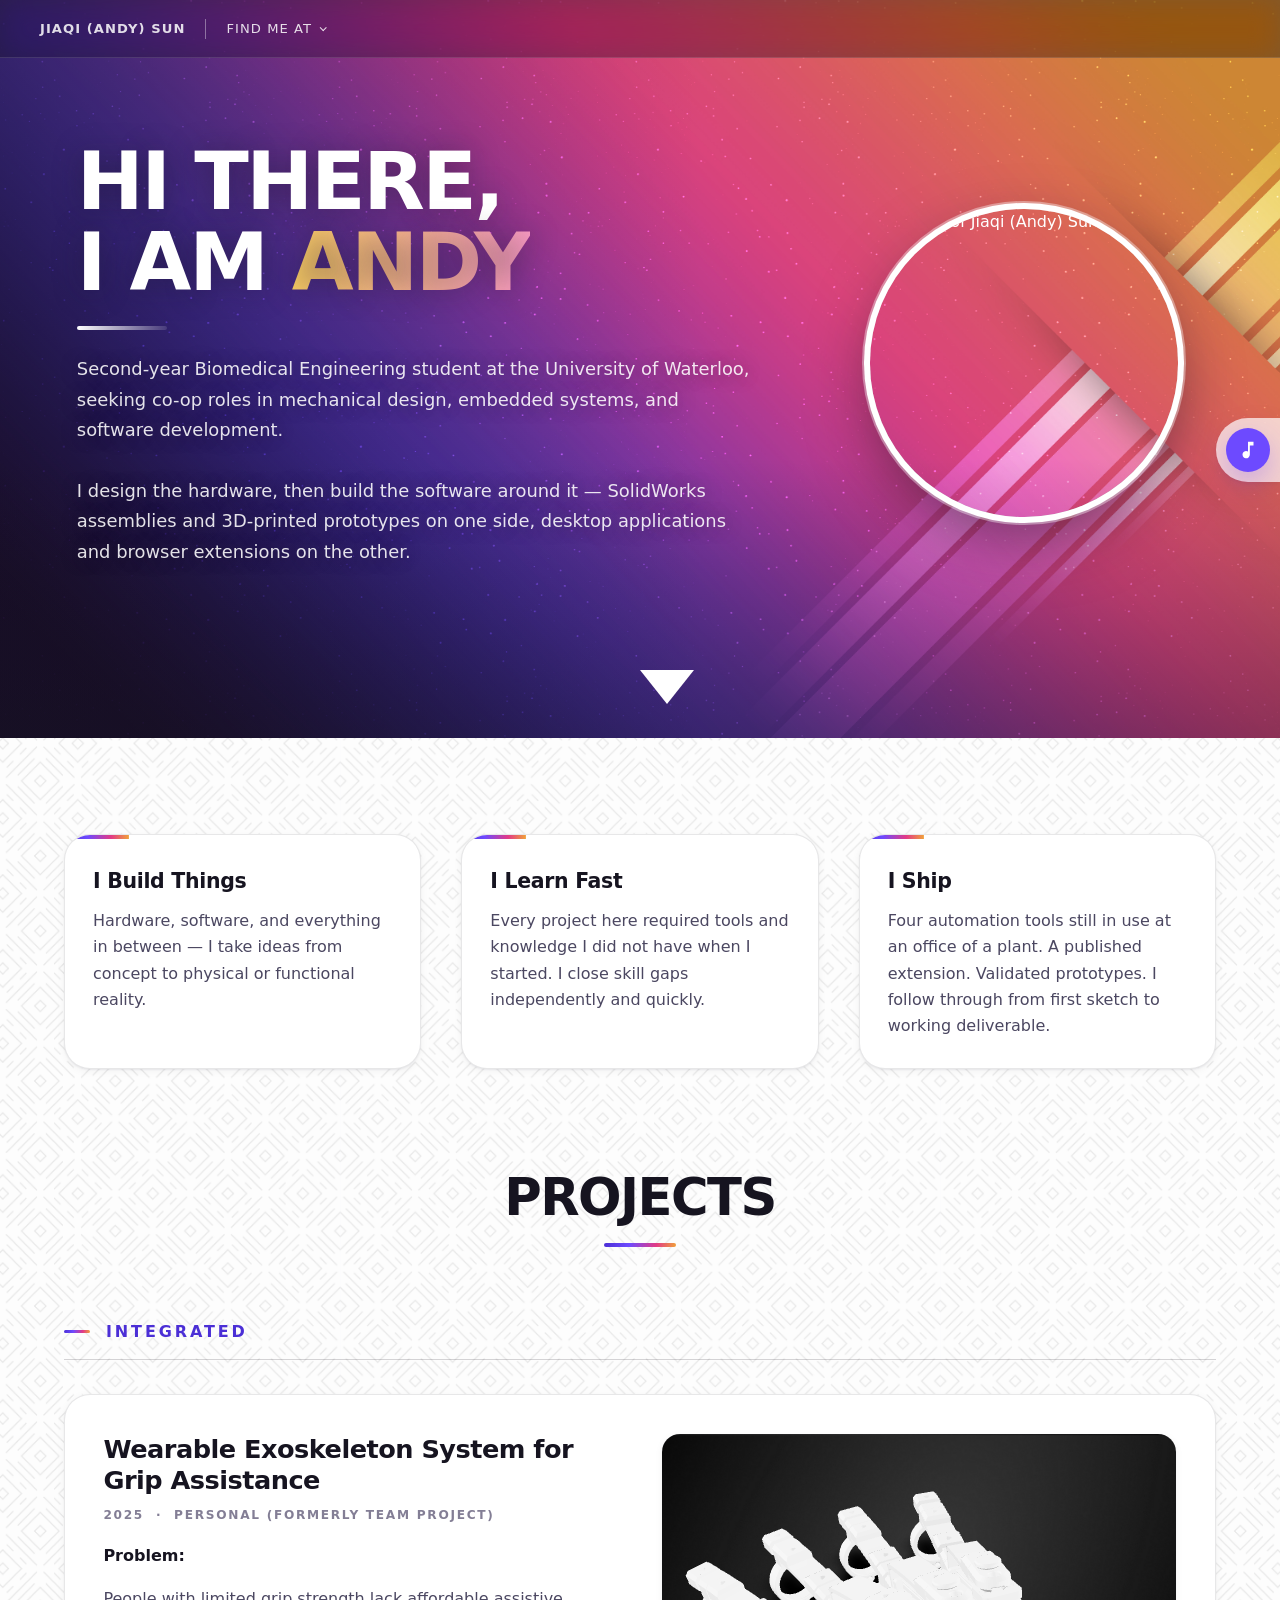
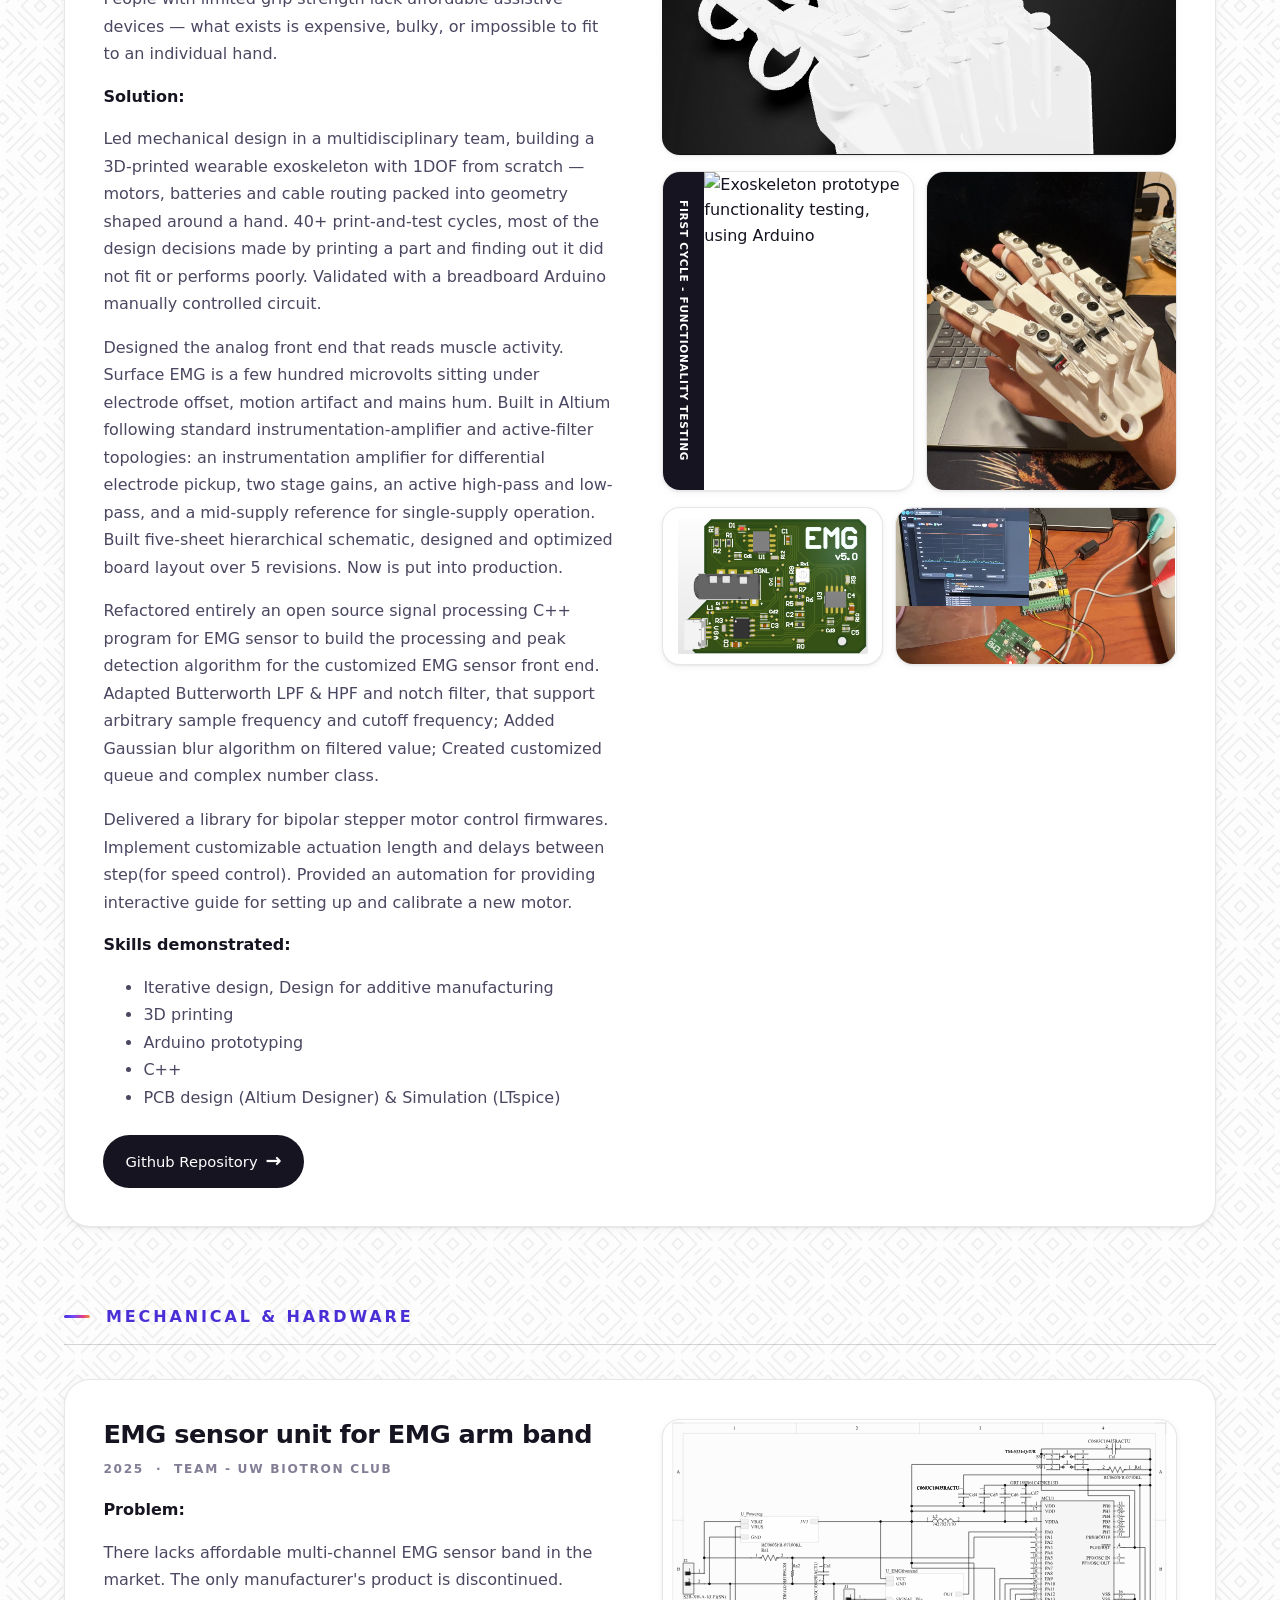
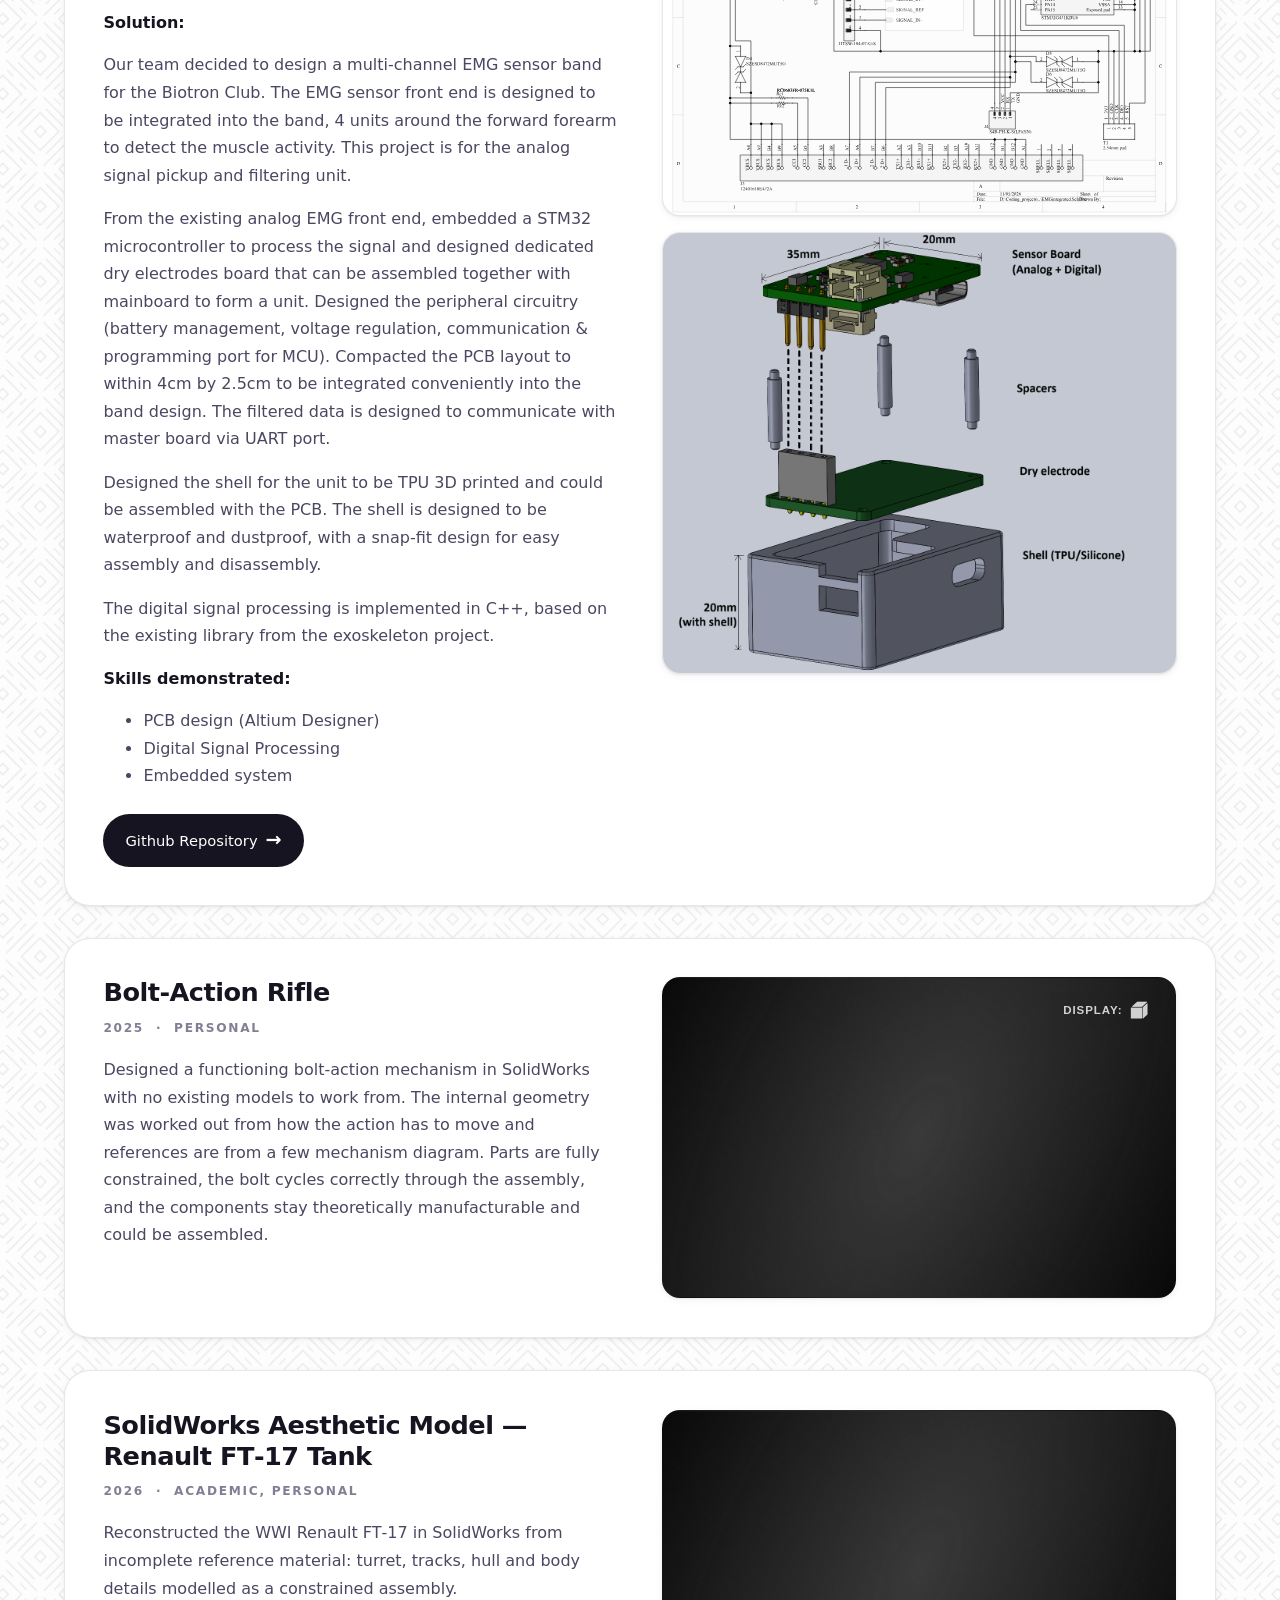
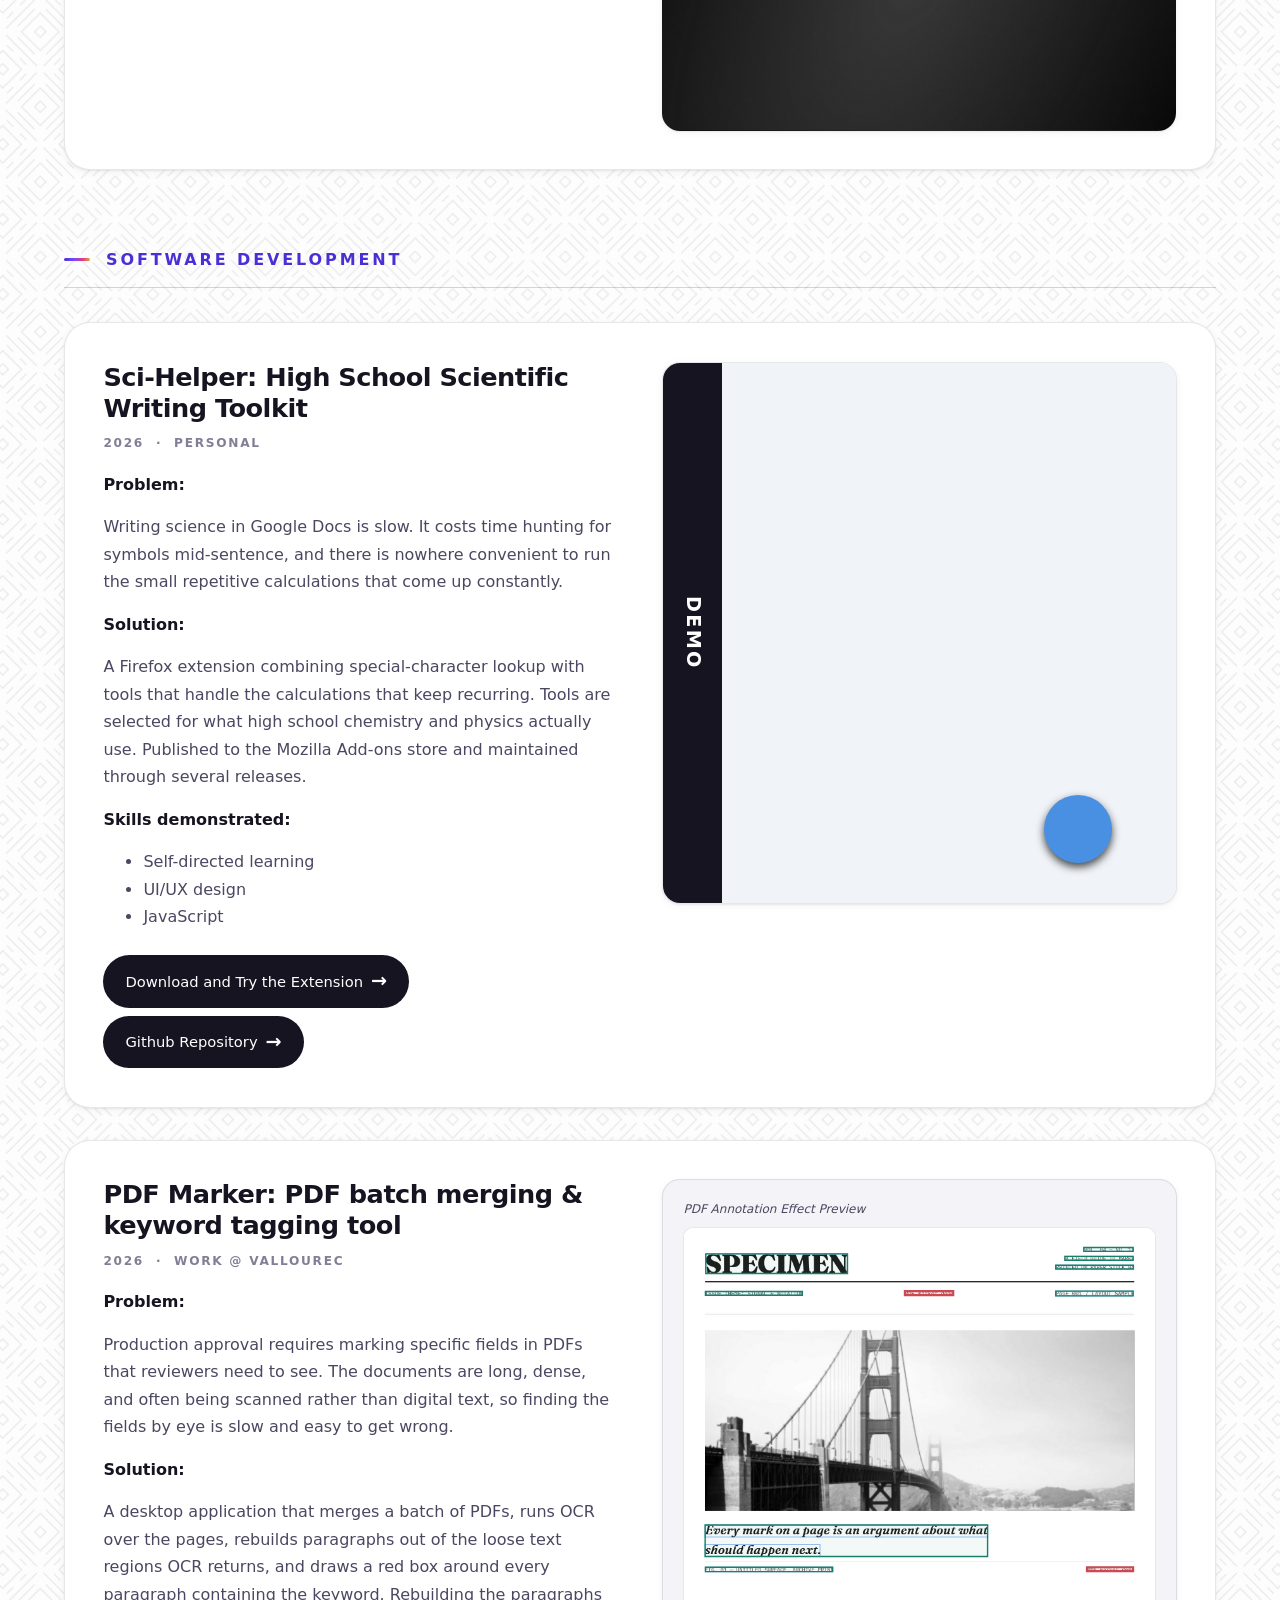
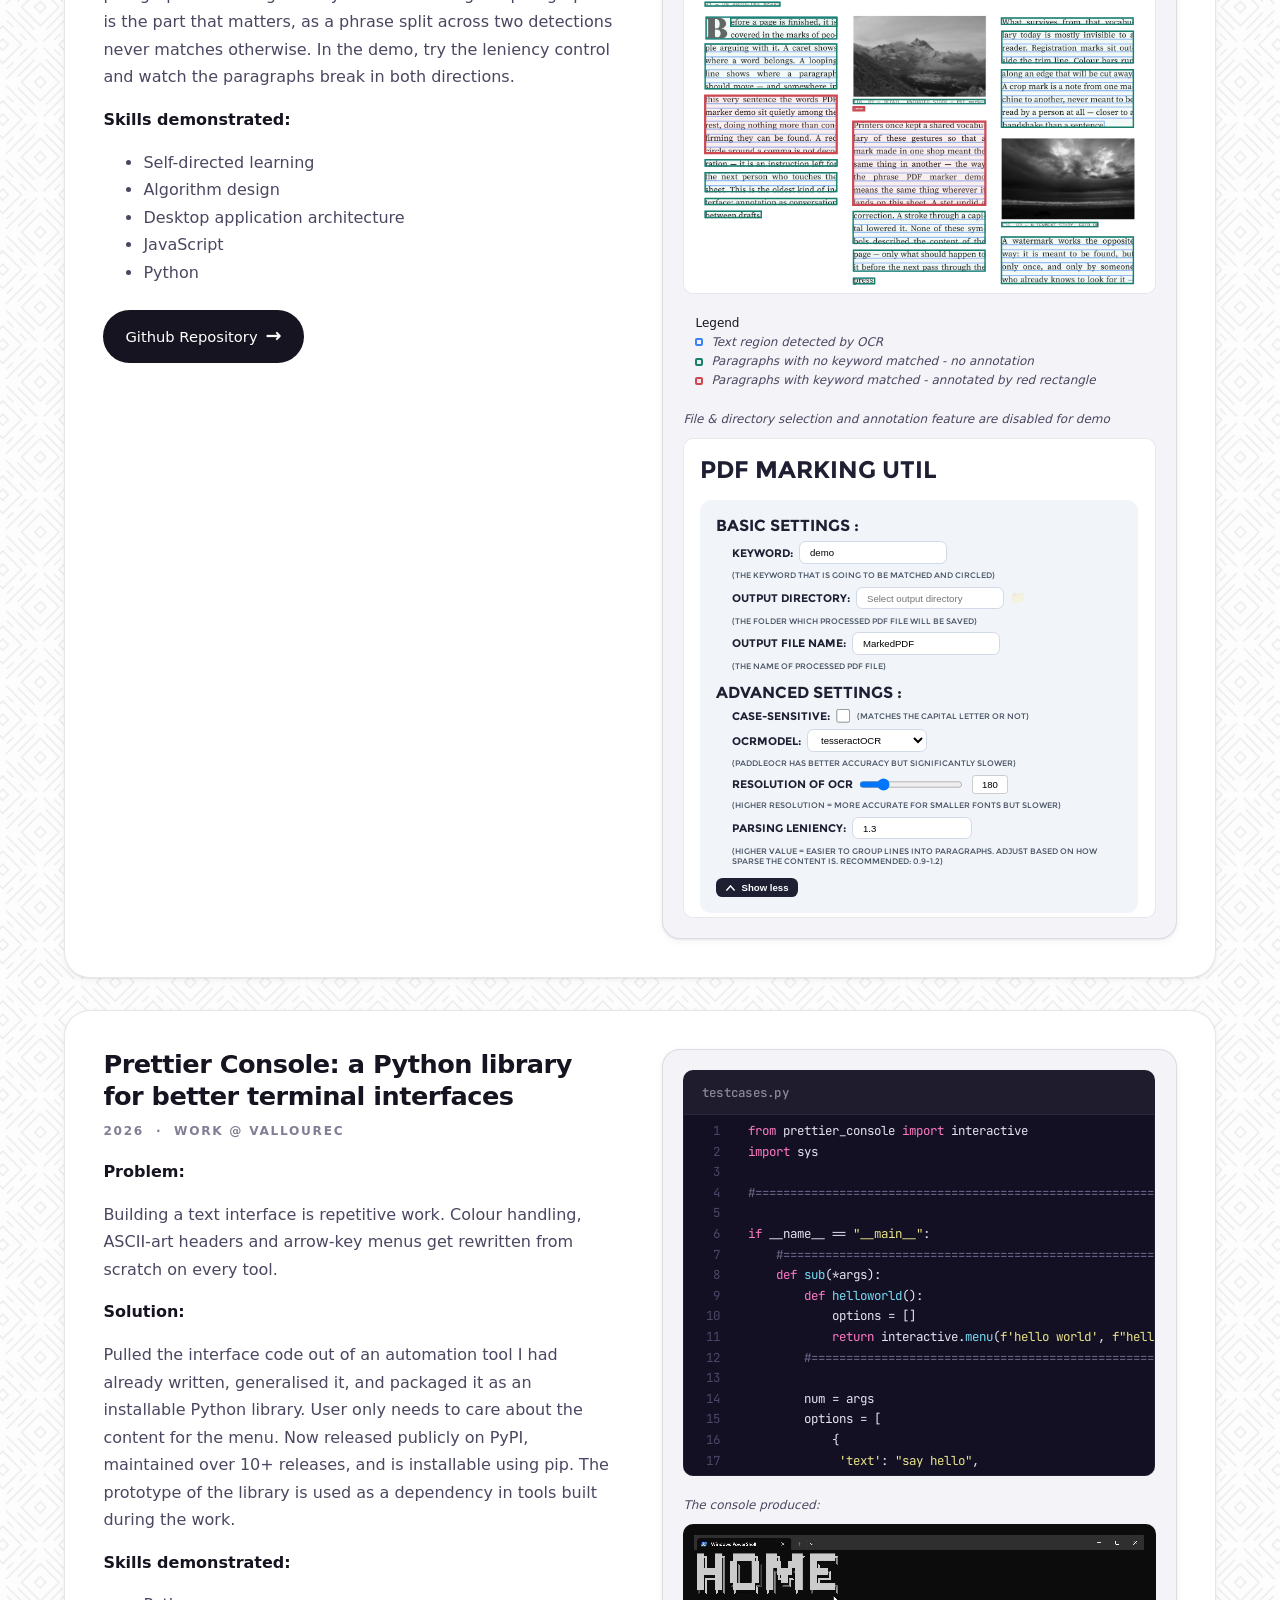
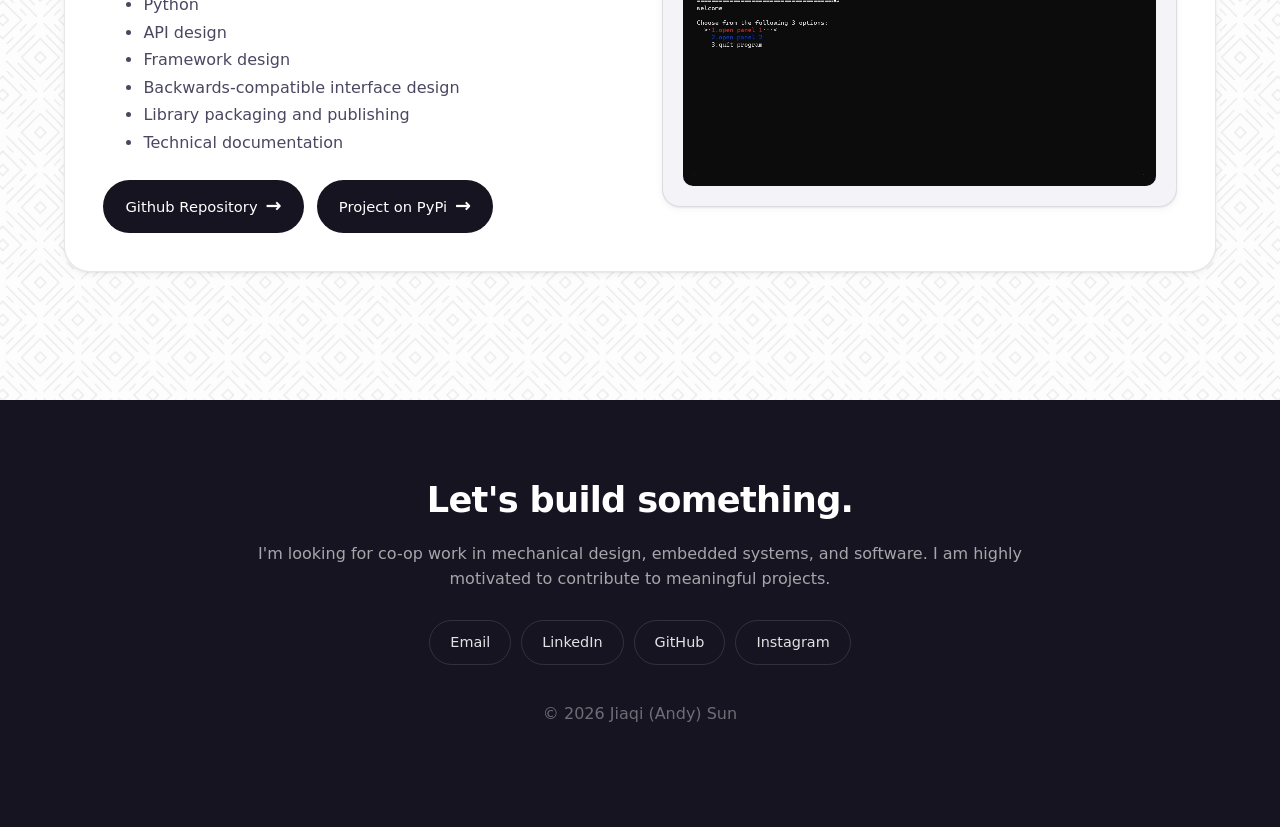
==== commit f92a5b86: "added mp3 eastern egg" ====
--- a/index.html
+++ b/index.html
@@ -7,6 +7,7 @@
     <meta name="theme-color" content="#161420">
 
     <link rel="stylesheet" href="asset/fonts/poppins/poppins.css" >
+    <link rel="stylesheet" href="theme.css">
     <link rel="stylesheet" href="style.css">
 
     <script src="reveal.js"></script>
@@ -325,10 +326,12 @@
 
                 <div class="content-right">
                     <link rel="stylesheet" href="scihelper_demo.css">
-                    <div id="demo-banner">
-                        <strong>Demo</strong>
-                    </div>
-                    <iframe id="demo" src="scihelper_demo.html" title="SciHelper Live Demo"></iframe>
+                    <div class="demo-frame">
+                        <div id="demo-banner">
+                            <strong>Demo</strong>
+                        </div>
+                        <iframe id="demo" src="scihelper_demo.html" title="SciHelper Live Demo"></iframe>
+                    </div>
                 </div>
             </div>
 
@@ -490,5 +493,6 @@
     <script src="camerareturn.js" defer></script>
     <script src="optimization.js" defer></script>
     <script src="toggleView.js" defer></script>
+    <script src="mp3.js"></script>
 </body>
 </html>
--- a/theme.css
+++ b/theme.css
@@ -0,0 +1,68 @@
+/* ============================
+   DESIGN TOKENS
+   ============================ */
+
+:root {
+    /* Base channels: every translucent color below is derived from these,
+       so a hue only ever needs changing in one place */
+    --ink-rgb:    22 20 32;
+    --white-rgb:  255 255 255;
+    --violet-rgb: 109 74 255;
+
+    /* Brand */
+    --violet:        rgb(var(--violet-rgb));
+    --violet-deep:   #4b2fd6;
+    --magenta:       #e23a86;
+    --amber:         #f0a13a;
+    --amber-light:   #ffd166;   /* light brand tints for use on dark art */
+    --magenta-light: #ff9ec7;
+    --violet-glow:   rgb(var(--violet-rgb) / 0.28);
+
+    /* Text on light */
+    --ink:          rgb(var(--ink-rgb));
+    --ink-soft:     #4b4761;
+    --muted:        #837e95;
+
+    /* Surfaces & lines on light */
+    --surface:      rgb(var(--white-rgb));
+    --surface-alt:  #f4f3f7;
+    --surface-dark: #f9f9fa;
+    --line:        rgb(var(--ink-rgb) / 0.10);
+    --line-strong: rgb(var(--ink-rgb) / 0.18);
+
+    /* Dark overlays (nav bar, hero scrim, toast) */
+    --scrim:        rgb(var(--ink-rgb) / 0.40);
+    --ink-overlay:  rgb(var(--ink-rgb) / 0.88);
+
+    /* Text & lines on dark */
+    --on-dark:       rgb(var(--white-rgb));
+    --on-dark-soft:  rgb(var(--white-rgb) / 0.88);
+    --on-dark-muted: rgb(var(--white-rgb) / 0.62);
+    --on-dark-faint: rgb(var(--white-rgb) / 0.38);
+    --on-dark-line:  rgb(var(--white-rgb) / 0.12);
+
+    /* Media: matches the terminal background in the screen recording */
+    --terminal-bg:  #0c0c0c;
+
+    /* Shadows */
+    --shadow-sm: 0 1px 2px rgb(var(--ink-rgb) / 0.06),
+                 0 2px 8px rgb(var(--ink-rgb) / 0.05);
+    --shadow-md: 0 2px 4px rgb(var(--ink-rgb) / 0.05),
+                 0 12px 32px rgb(var(--ink-rgb) / 0.09);
+    --shadow-lg: 0 4px 8px rgb(var(--ink-rgb) / 0.05),
+                 0 24px 64px rgb(var(--ink-rgb) / 0.14);
+    --shadow-dark-color: rgb(var(--ink-rgb) / 0.50);   /* for shadows cast over dark art */
+    --shadow-dark:  0 24px 60px var(--shadow-dark-color);
+    --shadow-brand: 0 10px 24px var(--violet-glow);
+
+    --brand-gradient: linear-gradient(100deg, var(--violet-deep), var(--violet) 35%, var(--magenta) 72%, var(--amber));
+    --highlight-gradient: linear-gradient(90deg, var(--amber-light), var(--magenta-light));
+
+    --radius-sm: 10px;
+    --radius:    18px;
+    --radius-lg: 26px;
+
+    --nav-h: 58px;
+
+    --ease: cubic-bezier(0.22, 0.61, 0.36, 1);
+}
--- a/style.css
+++ b/style.css
@@ -1,45 +1,3 @@
-/* ============================
-   DESIGN TOKENS
-   ============================ */
-
-:root {
-    --violet:       #6d4aff;
-    --violet-deep:  #4b2fd6;
-    --magenta:      #e23a86;
-    --amber:        #f0a13a;
-
-    --ink:          #161420;
-    --ink-soft:     #4b4761;
-    --muted:        #837e95;
-
-    --surface:      #ffffff;
-    --surface-alt:  #f4f3f7;
-    --surface-dark: #f9f9fa;
-    --line:        rgba(22, 20, 32, 0.10);
-    --line-strong: rgba(22, 20, 32, 0.18);
-
-    --shadow-sm: 0 1px 2px rgba(30, 29, 37, 0.06),
-                 0 2px 8px rgba(22, 20, 32, 0.05);
-    --shadow-md: 0 2px 4px rgba(22, 20, 32, 0.05),
-                 0 12px 32px rgba(22, 20, 32, 0.09);
-    --shadow-lg: 0 4px 8px rgba(22, 20, 32, 0.05),
-                 0 24px 64px rgba(22, 20, 32, 0.14);
-
-    --brand-gradient: linear-gradient(100deg, var(--violet-deep), var(--violet) 35%, var(--magenta) 72%, var(--amber));
-
-    --radius-sm: 10px;
-    --radius:    18px;
-    --radius-lg: 26px;
-
-    --nav-h: 58px;
-
-    --ease: cubic-bezier(0.22, 0.61, 0.36, 1);
-}
-
-/* ============================
-   GLOBAL
-   ============================ */
-
 *, *::before, *::after { box-sizing: border-box; }
 
 html {
@@ -63,7 +21,7 @@
 }
 
 ::selection {
-    background: rgba(109, 74, 255, 0.22);
+    background: var(--violet-glow);
     color: var(--ink);
 }
 
@@ -115,10 +73,10 @@
     gap: clamp(12px, 2vw, 20px);
     padding: 0 clamp(16px, 4vw, 40px);
 
-    background: rgba(16, 14, 26, 0.42);
+    background: var(--scrim);
     -webkit-backdrop-filter: blur(14px) saturate(150%);
     backdrop-filter: blur(14px) saturate(150%);
-    border-bottom: 1px solid rgba(255, 255, 255, 0.10);
+    border-bottom: 1px solid var(--on-dark-line);
 
     z-index: 1000;
 }
@@ -128,7 +86,7 @@
     font-size: clamp(0.82rem, 1vw, 1rem);
     font-weight: 600;
     letter-spacing: 0.08em;
-    color: white;
+    color: var(--on-dark);
     opacity: 0.85;
 }
 
@@ -136,7 +94,7 @@
 .separator {
     width: 1px;
     height: 20px;
-    background: rgba(255, 255, 255, 0.35);
+    background: var(--on-dark-faint);
 }
 
 /*contact info*/
@@ -150,7 +108,7 @@
     font-size: clamp(0.82rem, 1vw, 1rem);
     font-weight: 500;
     letter-spacing: 0.08em;
-    color: white;
+    color: var(--on-dark);
     opacity: 0.85;
     cursor: pointer;
     transition: opacity 0.2s var(--ease);
@@ -170,7 +128,7 @@
 }
 
 #contact:hover {
-    color: white;
+    color: var(--on-dark);
     opacity: 1;
 }
 
@@ -234,7 +192,7 @@
 .header {
     position: relative;
     isolation: isolate;
-    color: white;
+    color: var(--on-dark);
 
     background-image: url('asset/background/backgrd_header.png');
     background-size: cover;
@@ -261,15 +219,15 @@
     inset: 0;
     z-index: -1;
     background:
-        linear-gradient(to top, rgba(12, 10, 22, 0.42), transparent 38%),
-        linear-gradient(to right, rgba(12, 10, 22, 0.38), transparent 55%);
+        linear-gradient(to top, var(--scrim), transparent 38%),
+        linear-gradient(to right, var(--scrim), transparent 55%);
 }
 
 /* clickable name*/
 .clickable {
     cursor: pointer;
-    color: #ffd166;
-    background: linear-gradient(90deg, #ffd166, #ff9ec7);
+    color: var(--amber-light);
+    background: var(--highlight-gradient);
     -webkit-background-clip: text;
     background-clip: text;
     -webkit-text-fill-color: transparent;
@@ -288,14 +246,14 @@
     max-width: min(80vw, 720px);
     padding: 12px 22px;
 
-    background: rgba(16, 14, 26, 0.88);
+    background: var(--ink-overlay);
     -webkit-backdrop-filter: blur(10px);
     backdrop-filter: blur(10px);
-    border: 1px solid rgba(255, 255, 255, 0.12);
+    border: 1px solid var(--on-dark-line);
     border-radius: 999px;
     box-shadow: var(--shadow-lg);
 
-    color: white;
+    color: var(--on-dark);
     text-align: center;
     font-size: 0.95rem;
     line-height: 1.45;
@@ -327,7 +285,7 @@
     letter-spacing: -0.03em;
     margin: 0;
     text-transform: uppercase;
-    text-shadow: 0 2px 30px rgba(12, 10, 22, 0.35);
+    text-shadow: 0 2px 30px var(--scrim);
 }
 
 .text p {
@@ -335,8 +293,8 @@
     font-weight: 300;
     line-height: 1.7;
     max-width: 60ch;
-    color: rgba(255, 255, 255, 0.92);
-    text-shadow: 0 1px 20px rgba(12, 10, 22, 0.4);
+    color: var(--on-dark-soft);
+    text-shadow: 0 1px 20px var(--scrim);
 }
 
 .text hr {
@@ -344,7 +302,7 @@
     height: 4px;
     border: none;
     border-radius: 999px;
-    background: linear-gradient(90deg, #ffffff, rgba(255, 255, 255, 0.15));
+    background: linear-gradient(90deg, var(--on-dark), var(--on-dark-line));
     margin: 22px 0 24px 0;
 }
 
@@ -361,9 +319,9 @@
 
     margin-right: clamp(0px, 2vw, 30px);
     /* Ring drawn with spread shadows so the image itself stays a clean circle */
-    box-shadow: 0 0 0 6px rgba(255, 255, 255, 0.95),
-                0 0 0 8px rgba(255, 255, 255, 0.28),
-                0 24px 60px rgba(12, 10, 22, 0.45);
+    box-shadow: 0 0 0 6px var(--on-dark),
+                0 0 0 8px var(--on-dark-faint),
+                var(--shadow-dark);
 }
 
 /* GOTO button */
@@ -380,10 +338,10 @@
     border: none;
     cursor: pointer;
 
-    background: white;
+    background: var(--on-dark);
     clip-path: polygon(0% 0%, 100% 0%, 50% 100%);
 
-    filter: drop-shadow(0 8px 18px rgba(12, 10, 22, 0.45));
+    filter: drop-shadow(0 8px 18px var(--shadow-dark-color));
     transition: transform 0.25s var(--ease), filter 0.25s var(--ease);
     animation: bounce 2.4s var(--ease) infinite;
 }
@@ -391,7 +349,7 @@
 .scroll-button:hover {
     animation-play-state: paused;
     transform: translateX(-50%) scale(1.12);
-    filter: drop-shadow(0 10px 22px rgba(12, 10, 22, 0.55));
+    filter: drop-shadow(0 10px 22px var(--shadow-dark-color));
 }
 
 @keyframes bounce {
@@ -628,7 +586,7 @@
     border-radius: 999px;
 
     background: var(--ink);
-    color: white;
+    color: var(--on-dark);
     font-size: 0.92rem;
     font-weight: 500;
     text-decoration: none;
@@ -656,7 +614,7 @@
 }
 
 .btn-link:hover {
-    box-shadow: 0 10px 24px rgba(109, 74, 255, 0.32);
+    box-shadow: var(--shadow-brand);
 }
 
 .btn-link:hover::before {
@@ -686,15 +644,30 @@
     height: clamp(220px, 26vw, 320px);
 }
 
-/* Shared frame for still images and videos so every piece of media
-   gets the same corner radius, hairline border and shadow */
+/* Shared frame for every block in .content-right (media, 3D viewers,
+   demo panels): same corner radius, hairline border and faint shadow */
+.media-frame,
+.media-window,
+#prototype-testing,
+#prototype-image,
+.demo-frame,
+.pm-demo {
+    border-radius: var(--radius);
+    border: 1px solid var(--line);
+    box-shadow: var(--shadow-sm);
+}
+
+/* Media nested inside a demo panel: the panel already carries the frame,
+   so inner pieces get a tighter radius and no shadow of their own */
+.pm-demo .media-frame {
+    border-radius: var(--radius-sm);
+    box-shadow: none;
+}
+
 .media-frame {
     display: block;
     width: 100%;
     height: auto;
-    border-radius: var(--radius);
-    border: 1px solid var(--line);
-    box-shadow: var(--shadow-sm);
     background: var(--surface);
     overflow: hidden;
 }
@@ -720,8 +693,7 @@
 #emg-image { aspect-ratio: 1416 / 1015; }
 #emg-video { aspect-ratio: 16 / 9; object-fit: cover; }
 
-/* Matches the terminal background in the recording */
-#pc-video { background: #0c0c0c; }
+#pc-video { background: var(--terminal-bg); }
 
 /* Integrated unit: schematic over PCB render, stacked full width so the
    schematic stays legible */
@@ -743,11 +715,7 @@
     display: flex;
     flex-direction: row;
     align-items: stretch;
-
-    border-radius: var(--radius);
     overflow: hidden;
-    box-shadow: var(--shadow-sm);
-    border: 1px solid var(--line);
 }
 
 #prototype-gif {
@@ -766,15 +734,11 @@
     height: 100%;
     object-fit: cover;
     display: block;
-
-    border-radius: var(--radius);
-    box-shadow: var(--shadow-sm);
-    border: 1px solid var(--line);
 }
 
 #prototype-banner {
     background: var(--ink);
-    color: white;
+    color: var(--on-dark);
     padding: 14px 12px;
     font-size: 0.66rem;
     font-weight: 600;
@@ -794,16 +758,12 @@
     max-width: 560px;
     height: auto;
     max-height: 350px;
-    border-radius: var(--radius);
-    border: 1px solid var(--line);
     object-fit: cover;
-    box-shadow: var(--shadow-sm);
 }
 
 model-viewer.media-window {
     width: 100%;
     height: auto;
-    border-radius: var(--radius);
 
     background-image: url("asset/background/backgrd_3dview.png");
     background-size: cover;
@@ -816,7 +776,7 @@
     font-size: 0.72rem;
     font-weight: 600;
     letter-spacing: 0.08em;
-    color: white;
+    color: var(--on-dark);
     gap: 7px;
     top: 14px;
     right: 14px;
@@ -849,7 +809,7 @@
 
 .site-footer {
     background: var(--ink);
-    color: rgba(255, 255, 255, 0.62);
+    color: var(--on-dark-muted);
 
     padding: clamp(48px, 6vw, 72px) clamp(20px, 5vw, 64px);
     text-align: center;
@@ -859,7 +819,7 @@
     font-size: clamp(1.4rem, 3vw, 2.2rem);
     font-weight: 700;
     letter-spacing: -0.02em;
-    color: white;
+    color: var(--on-dark);
     margin: 0 0 12px;
 }
 
@@ -881,8 +841,8 @@
 .footer-links a {
     padding: 10px 20px;
     border-radius: 999px;
-    border: 1px solid rgba(255, 255, 255, 0.16);
-    color: rgba(255, 255, 255, 0.85);
+    border: 1px solid var(--on-dark-line);
+    color: var(--on-dark-soft);
     font-size: 0.9rem;
     font-weight: 500;
     text-decoration: none;
@@ -891,14 +851,14 @@
 }
 
 .footer-links a:hover {
-    background: rgba(255, 255, 255, 0.08);
-    border-color: rgba(255, 255, 255, 0.4);
-    color: white;
+    background: var(--on-dark-line);
+    border-color: var(--on-dark-faint);
+    color: var(--on-dark);
 }
 
 .footer-note {
     font-size: 0.82rem;
-    color: rgba(255, 255, 255, 0.4);
+    color: var(--on-dark-faint);
     margin: 0;
 }
 
--- a/scihelper_demo.css
+++ b/scihelper_demo.css
@@ -1,6 +1,17 @@
+/* Banner + iframe share one frame (border, radius, shadow come from
+   the shared rule in style.css); this just lays them out side by side */
+.demo-frame {
+    display: flex;
+    flex: 1 1 auto;
+    width: 100%;
+    min-width: 0;
+    overflow: hidden;
+    background: var(--surface, #fff);
+}
+
 #demo-banner {
     background: var(--ink, #161420);
-    color: white;
+    color: var(--on-dark, #fff);
     padding: 24px 14px;
     font-size: 1.2rem;
     font-weight: 600;
@@ -11,7 +22,6 @@
     justify-content: center;
     align-items: center;
     flex-shrink: 0;
-    border-radius: var(--radius, 18px) 0 0 var(--radius, 18px);
 }
 
 #demo-area {
@@ -30,11 +40,10 @@
 
 #demo {
     flex: 1;
+    min-width: 0;
     height: 540px;
-    background: #fff;
-    border: 1px solid var(--line, rgba(22, 20, 32, 0.10));
-    border-left: none;
-    border-radius: 0 var(--radius, 18px) var(--radius, 18px) 0;
+    border: none;
+    display: block;
 }
 
 #demo-area #sci-mainpanel,
--- a/pdfmarker-demo.css
+++ b/pdfmarker-demo.css
@@ -1,39 +1,5 @@
-/* ============================
-   DESIGN TOKENS
-   ============================ */
-
+/* Shared tokens come from theme.css; only the demo's legend colors live here */
 :root {
-    --violet:      #6d4aff;
-    --violet-deep: #4b2fd6;
-    --magenta:     #e23a86;
-    --amber:       #f0a13a;
-
-    --ink:      #161420;
-    --ink-soft: #4b4761;
-    --muted:    #837e95;
-
-    --surface:     #ffffff;
-    --surface-alt: #f4f3f7;
-    --line:        rgba(22, 20, 32, 0.10);
-    --line-strong: rgba(22, 20, 32, 0.18);
-
-    --shadow-sm: 0 1px 2px rgba(22, 20, 32, 0.06),
-                 0 2px 8px rgba(22, 20, 32, 0.05);
-    --shadow-md: 0 2px 4px rgba(22, 20, 32, 0.05),
-                 0 12px 32px rgba(22, 20, 32, 0.09);
-    --shadow-lg: 0 4px 8px rgba(22, 20, 32, 0.05),
-                 0 24px 64px rgba(22, 20, 32, 0.14);
-
-    --brand-gradient: linear-gradient(100deg, var(--violet-deep), var(--violet) 35%, var(--magenta) 72%, var(--amber));
-
-    --radius-sm: 10px;
-    --radius:    18px;
-    --radius-lg: 26px;
-
-    --nav-h: 58px;
-
-    --ease: cubic-bezier(0.22, 0.61, 0.36, 1);
-
     --text-region: #3b82f6;
     --matched: #cf4851;
     --unmatched: #17806a;
@@ -51,8 +17,7 @@
   gap: 20px;
   padding: 20px;
   background: var(--surface-alt, #f4f3f7);
-  border-radius: var(--radius, 18px);
-  border: 1px solid var(--line, rgba(22, 20, 32, 0.10));
+  /* border, radius and shadow come from the shared frame rule in style.css */
 }
 
 .pm-demo small {
